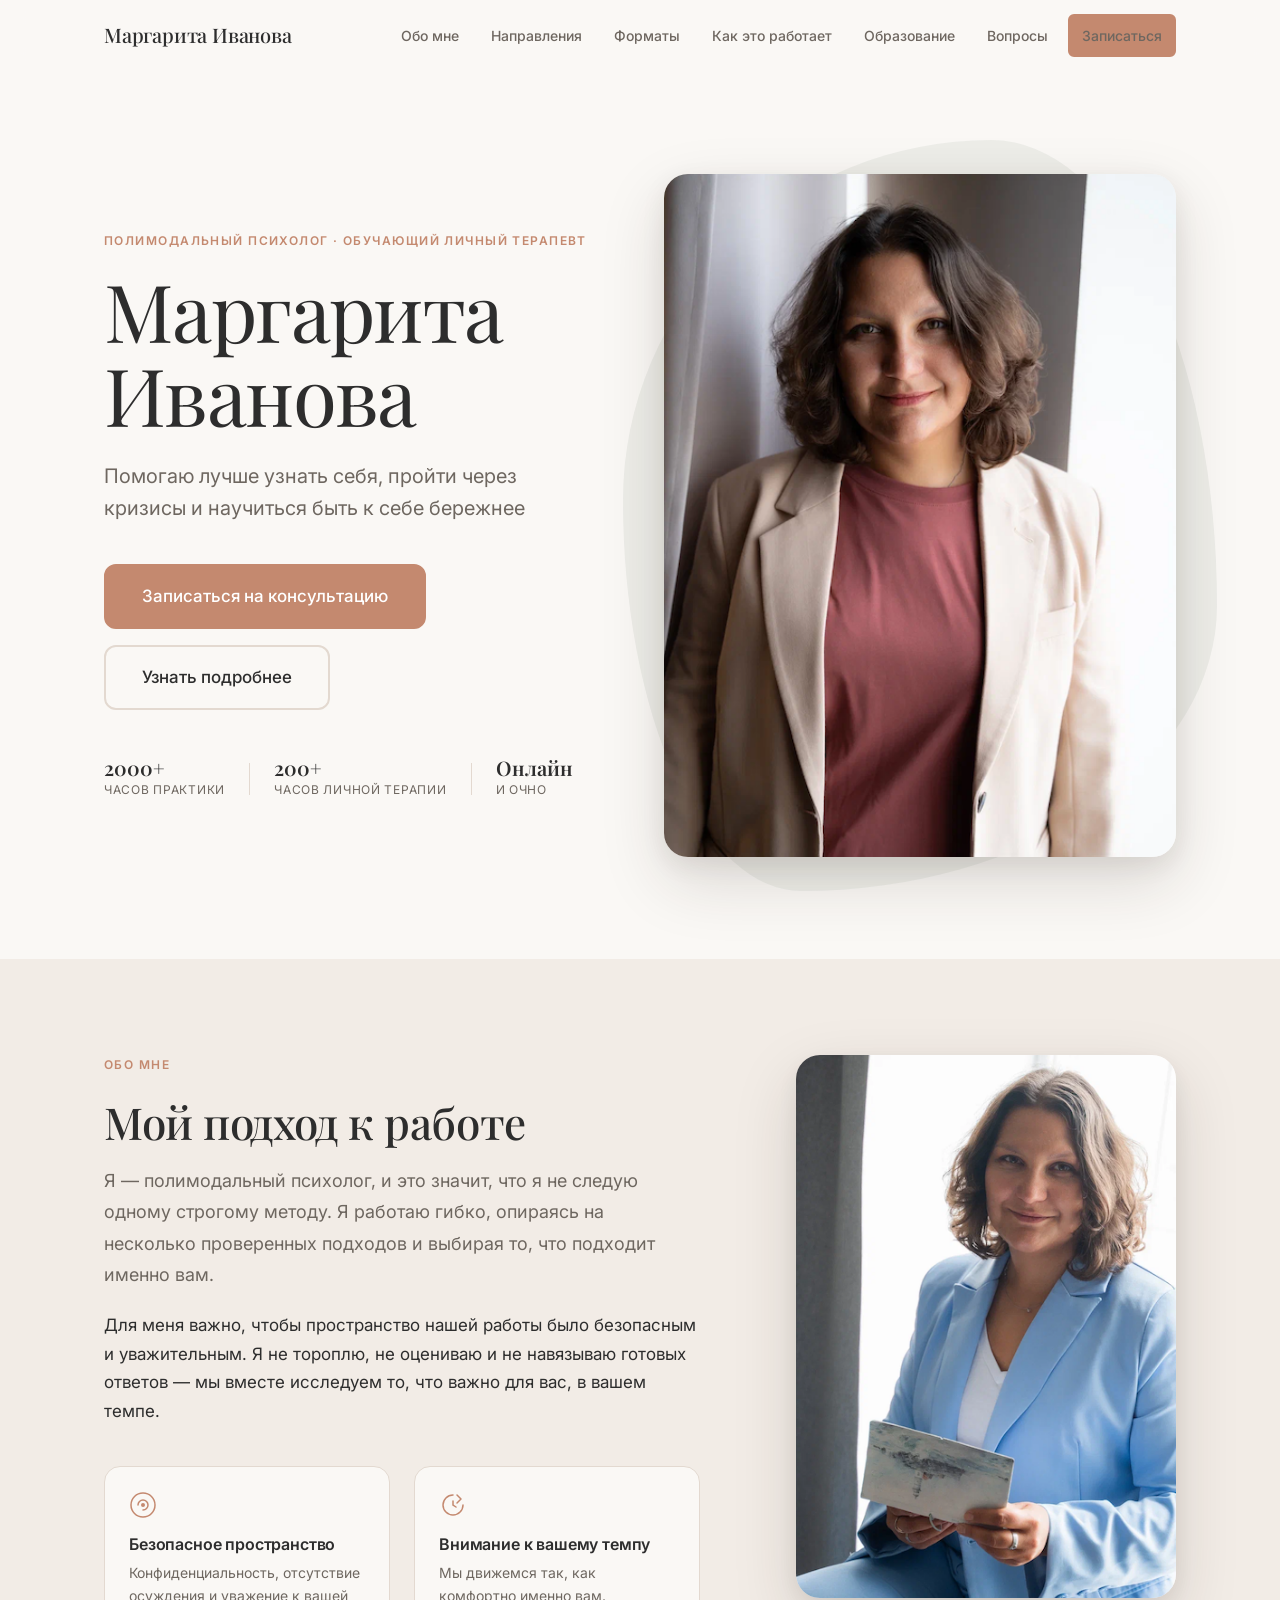
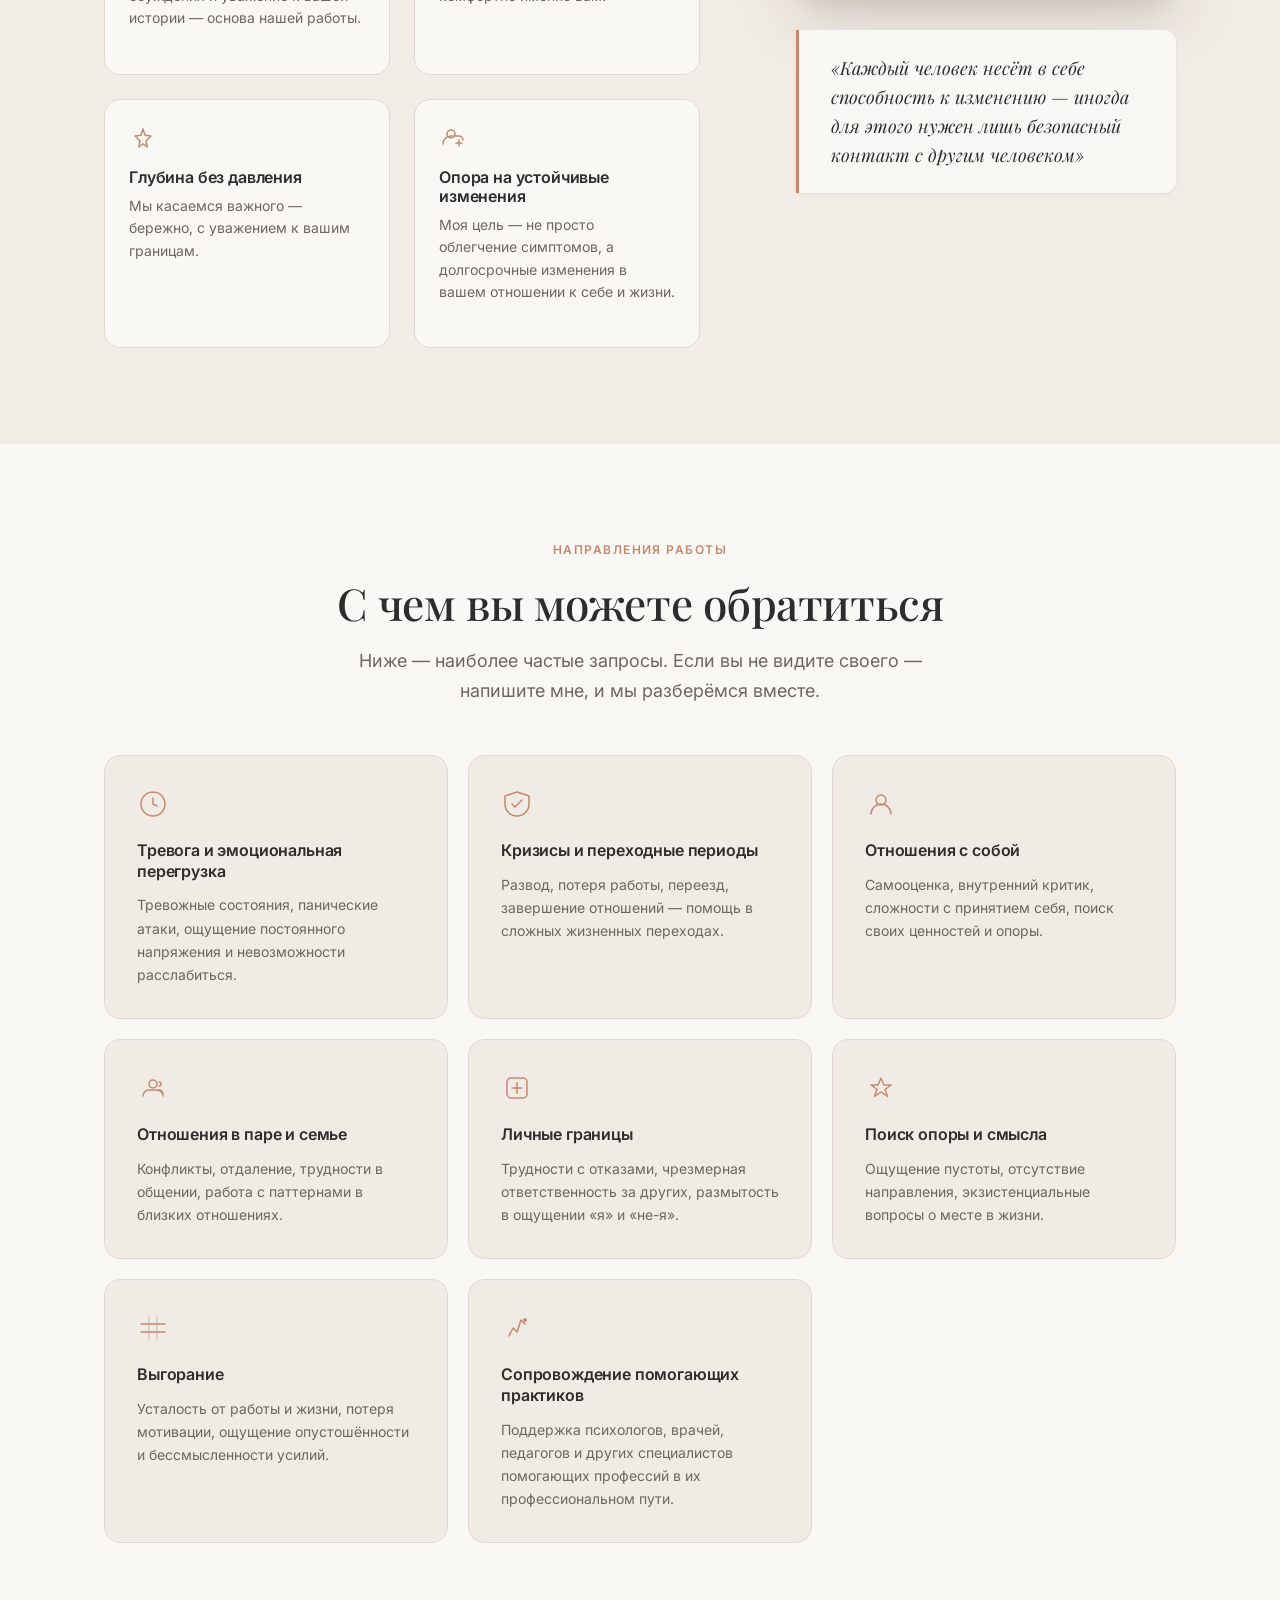
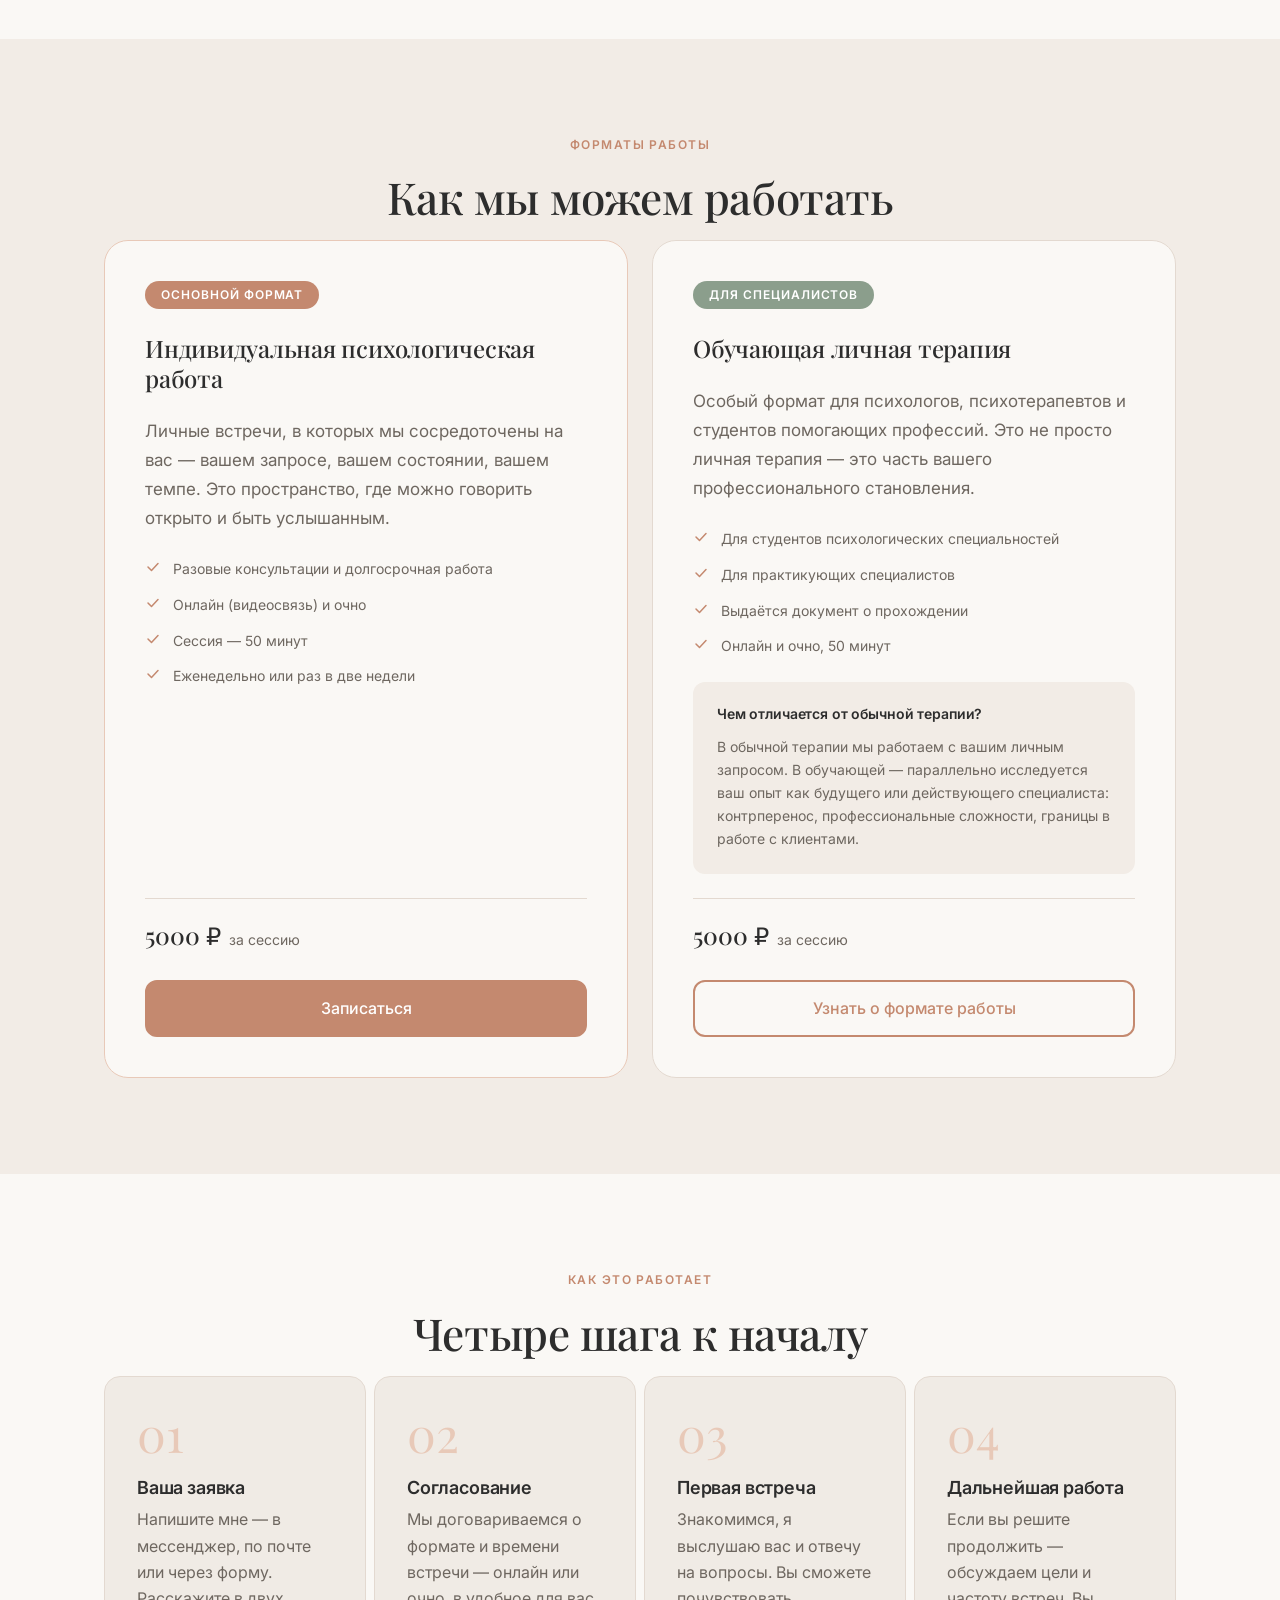
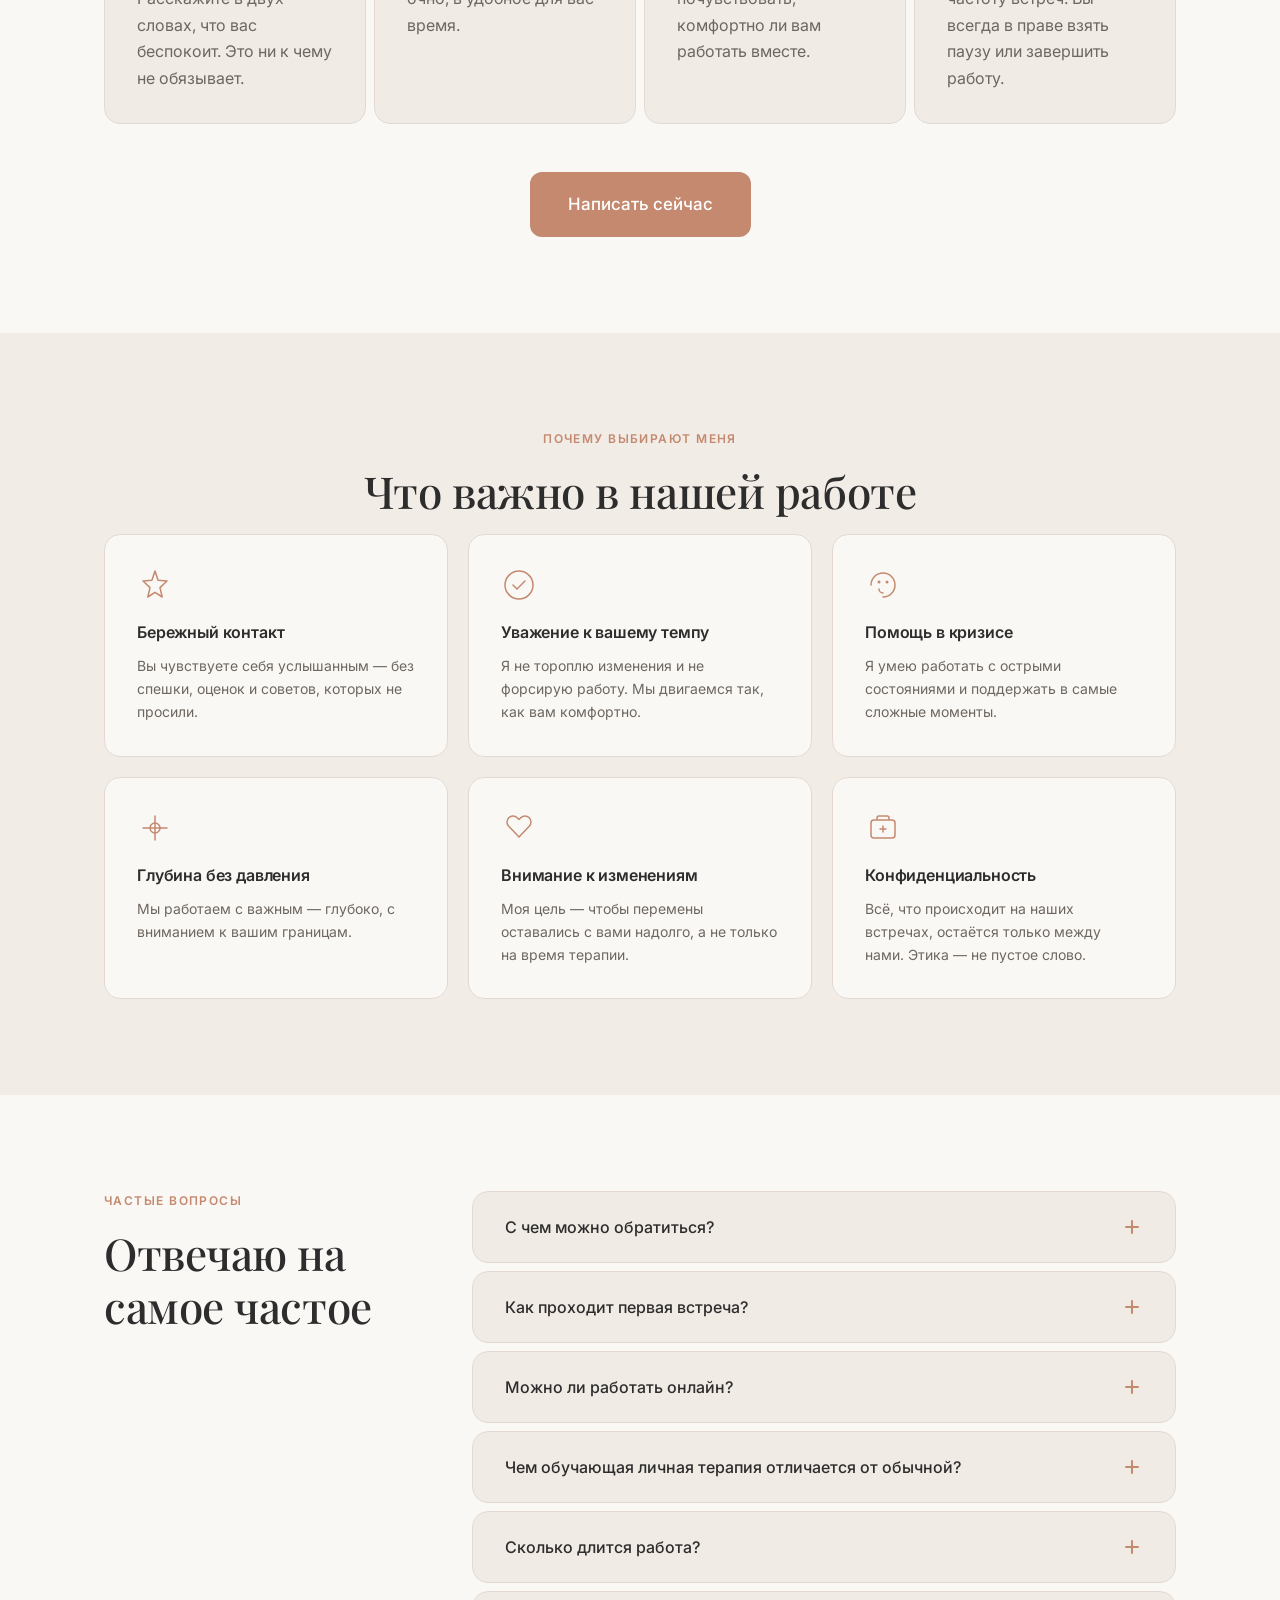
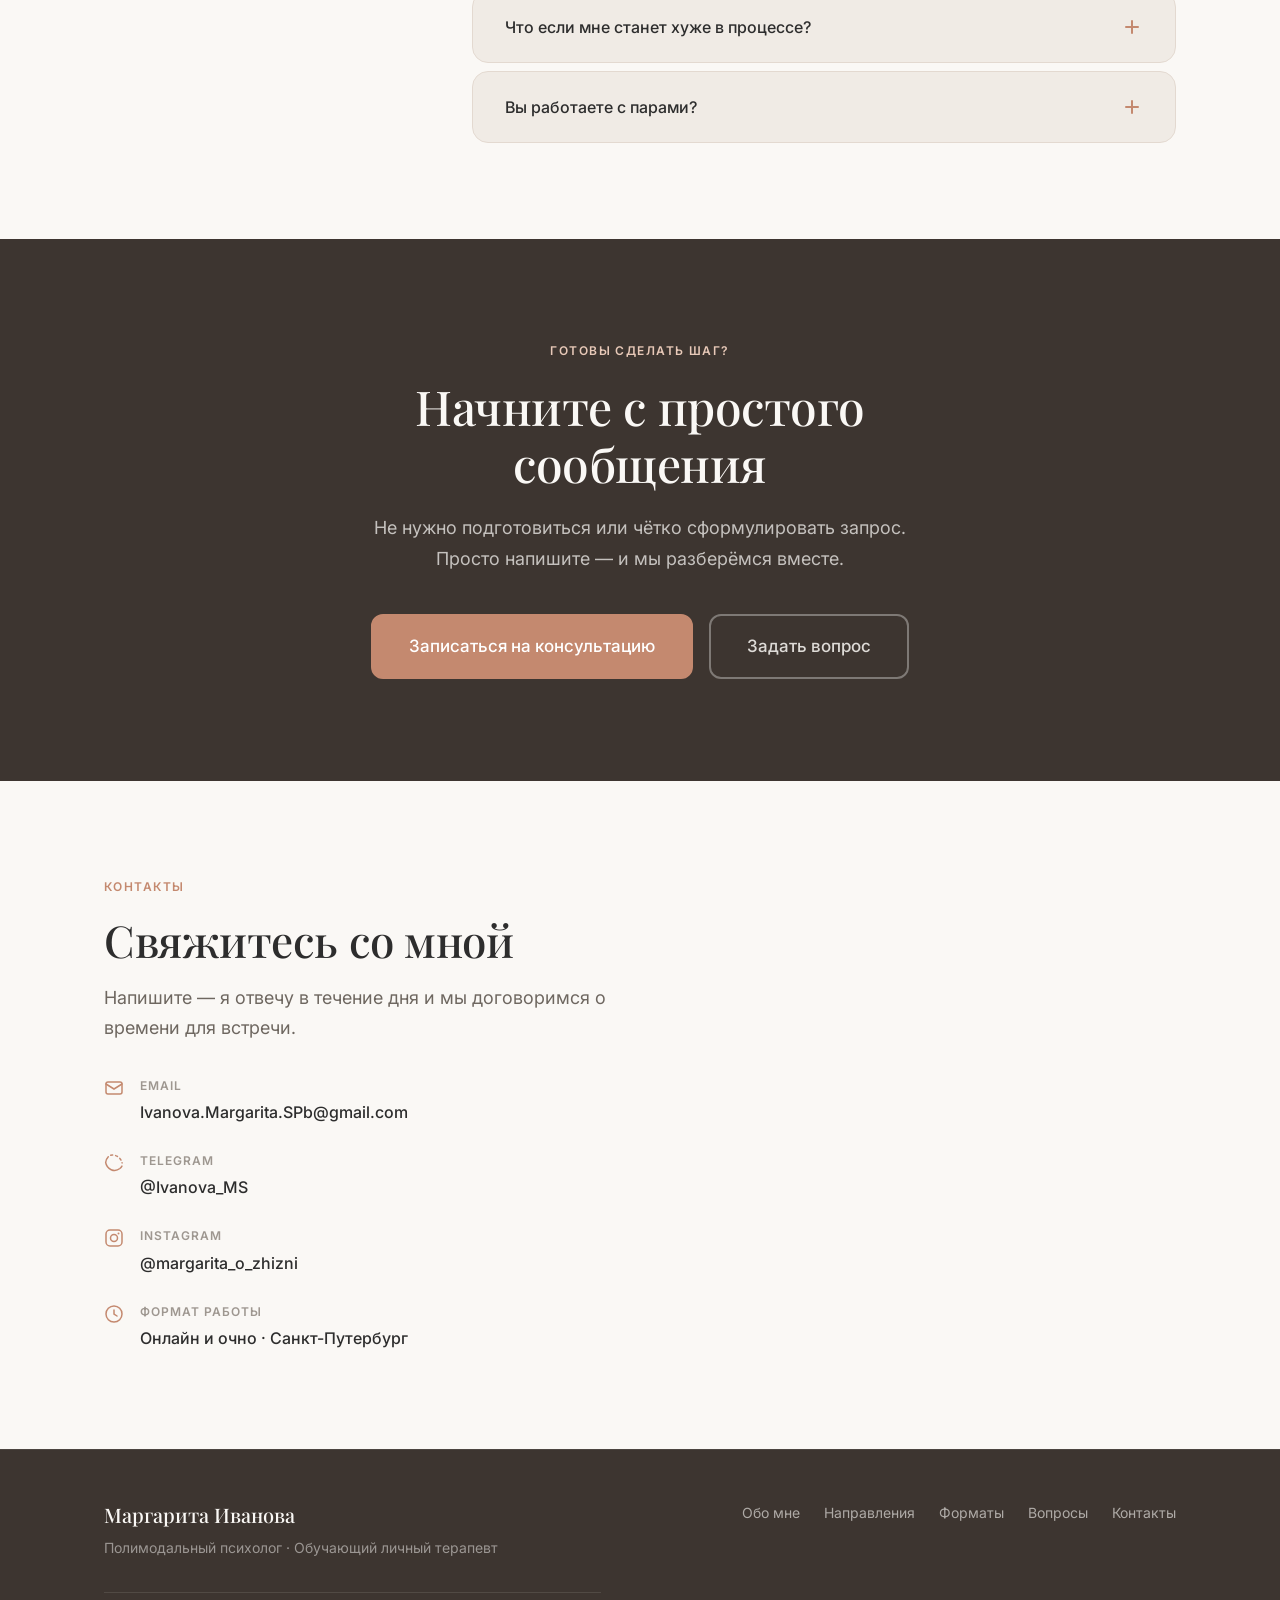
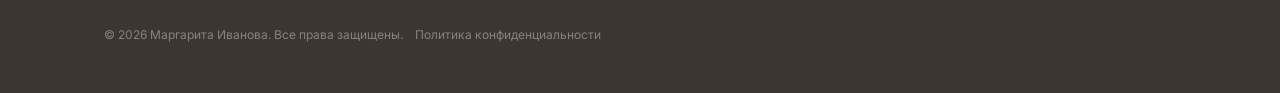
==== index.html @ b8f41a4b "Update content" ====
<!DOCTYPE html>
<html lang="ru">
<head>
  <meta charset="UTF-8">
  <meta name="viewport" content="width=device-width, initial-scale=1.0">
  <title>Маргарита Иванова — полимодальный психолог и обучающий личный терапевт</title>
  <meta name="description" content="Помогаю лучше понять себя, пройти через кризисы и научиться быть к себе бережнее. Индивидуальная работа и обучающая личная терапия.">

  <!-- Open Graph -->
  <meta property="og:type" content="website">
  <meta property="og:title" content="Маргарита Иванова — полимодальный психолог и обучающий личный терапевт">
  <meta property="og:description" content="Помогаю лучше понять себя, пройти через кризисы и научиться быть к себе бережнее. Индивидуальная работа и обучающая личная терапия.">
  <meta property="og:image" content="img/og-preview.jpg">
  <meta property="og:locale" content="ru_RU">

  <!-- Fonts -->
  <link rel="preconnect" href="https://fonts.googleapis.com">
  <link rel="preconnect" href="https://fonts.gstatic.com" crossorigin>
  <link href="https://fonts.googleapis.com/css2?family=Playfair+Display:ital,wght@0,400;0,500;0,600;1,400&family=Inter:wght@300;400;500;600&display=swap" rel="stylesheet">

  <link rel="stylesheet" href="css/style.css">
</head>
<body>

  <!-- ============================================================
       HEADER / NAVIGATION
  ============================================================ -->
  <header class="site-header" id="top">
    <div class="container site-header__inner">
      <a class="site-logo" href="#hero">Маргарита Иванова</a>

      <nav class="site-nav" aria-label="Основная навигация">
        <ul class="site-nav__list">
          <li><a href="#about">Обо мне</a></li>
          <li><a href="#areas">Направления</a></li>
          <li><a href="#formats">Форматы</a></li>
          <li><a href="#process">Как это работает</a></li>
          <li><a href="#education">Образование</a></li>
          <li><a href="#faq">Вопросы</a></li>
          <li><a href="#contacts" class="btn btn--nav">Записаться</a></li>
        </ul>
      </nav>

      <button class="nav-toggle" aria-label="Открыть меню" aria-expanded="false" aria-controls="site-nav">
        <span class="nav-toggle__bar"></span>
        <span class="nav-toggle__bar"></span>
        <span class="nav-toggle__bar"></span>
      </button>
    </div>
  </header>

  <main>

    <!-- ============================================================
         SECTION 1: HERO
    ============================================================ -->
    <section id="hero" class="section hero">
      <div class="container hero__inner">
        <div class="hero__content reveal">
          <p class="eyebrow">Полимодальный психолог · Обучающий личный терапевт</p>
          <h1 class="hero__name">Маргарита<br>Иванова</h1>
          <p class="hero__tagline">Помогаю лучше узнать себя, пройти через кризисы и научиться быть к себе бережнее</p>
          <div class="hero__actions">
            <a href="#contacts" class="btn btn--primary btn--large">Записаться на консультацию</a>
            <a href="#about" class="btn btn--ghost btn--large">Узнать подробнее</a>
          </div>
          <div class="hero__trust">
            <div class="hero__trust-item">
              <span class="hero__trust-num">2000+</span>
              <span class="hero__trust-label">часов практики</span>
            </div>
            <div class="hero__trust-sep" aria-hidden="true"></div>
            <div class="hero__trust-item">
              <span class="hero__trust-num">200+</span>
              <span class="hero__trust-label">часов личной терапии</span>
            </div>
            <div class="hero__trust-sep" aria-hidden="true"></div>
            <div class="hero__trust-item">
              <span class="hero__trust-num">Онлайн</span>
              <span class="hero__trust-label">и очно</span>
            </div>
          </div>
        </div>

        <div class="hero__photo-wrap reveal">
          <div class="hero__photo-blob" aria-hidden="true"></div>
          <img
            src="img/photo1.png"
            alt="Маргарита Иванова — психолог"
            class="hero__photo"
            width="480"
            height="600"
            loading="eager"
          >
        </div>
      </div>
    </section>

    <!-- ============================================================
         SECTION 2: ABOUT
    ============================================================ -->
    <section id="about" class="section section--alt about">
      <div class="container about__inner">
        <div class="about__text">
          <p class="eyebrow reveal">Обо мне</p>
          <h2 class="section__title reveal">Мой подход к работе</h2>
          <p class="about__lead reveal">Я — полимодальный психолог, и это значит, что я не следую одному строгому методу. Я работаю гибко, опираясь на несколько проверенных подходов и выбирая то, что подходит именно вам.</p>
          <p class="reveal">Для меня важно, чтобы пространство нашей работы было безопасным и уважительным. Я не тороплю, не оцениваю и не навязываю готовых ответов — мы вместе исследуем то, что важно для вас, в вашем темпе.</p>

          <div class="about__principles reveal-stagger">
            <div class="principle">
              <div class="principle__icon" aria-hidden="true">
                <svg width="28" height="28" viewBox="0 0 28 28" fill="none" xmlns="http://www.w3.org/2000/svg">
                  <circle cx="14" cy="14" r="12" stroke="currentColor" stroke-width="1.5"/>
                  <path d="M9 14c0-2.76 2.24-5 5-5s5 2.24 5 5-2.24 5-5 5" stroke="currentColor" stroke-width="1.5" stroke-linecap="round"/>
                  <circle cx="14" cy="14" r="2" fill="currentColor"/>
                </svg>
              </div>
              <h3 class="principle__title">Безопасное пространство</h3>
              <p>Конфиденциальность, отсутствие осуждения и уважение к вашей истории — основа нашей работы.</p>
            </div>

            <div class="principle">
              <div class="principle__icon" aria-hidden="true">
                <svg width="28" height="28" viewBox="0 0 28 28" fill="none" xmlns="http://www.w3.org/2000/svg">
                  <path d="M14 4C8.48 4 4 8.48 4 14s4.48 10 10 10 10-4.48 10-10" stroke="currentColor" stroke-width="1.5" stroke-linecap="round"/>
                  <path d="M18 4l4 4-4 4" stroke="currentColor" stroke-width="1.5" stroke-linecap="round" stroke-linejoin="round"/>
                  <path d="M14 10v4l3 2" stroke="currentColor" stroke-width="1.5" stroke-linecap="round"/>
                </svg>
              </div>
              <h3 class="principle__title">Внимание к вашему темпу</h3>
              <p>Мы движемся так, как комфортно именно вам.</p>
            </div>

            <div class="principle">
              <div class="principle__icon" aria-hidden="true">
                <svg width="28" height="28" viewBox="0 0 28 28" fill="none" xmlns="http://www.w3.org/2000/svg">
                  <path d="M14 5l2.09 6.26L22 12l-5 4.74L18.18 23 14 19.77 9.82 23 11 16.74 6 12l5.91-.74L14 5z" stroke="currentColor" stroke-width="1.5" stroke-linejoin="round"/>
                </svg>
              </div>
              <h3 class="principle__title">Глубина без давления</h3>
              <p>Мы касаемся важного — бережно, с уважением к вашим границам.</p>
            </div>

            <div class="principle">
              <div class="principle__icon" aria-hidden="true">
                <svg width="28" height="28" viewBox="0 0 28 28" fill="none" xmlns="http://www.w3.org/2000/svg">
                  <path d="M4 20c0-4.42 3.58-8 8-8h8c2.21 0 4 1.79 4 4" stroke="currentColor" stroke-width="1.5" stroke-linecap="round"/>
                  <circle cx="12" cy="10" r="4" stroke="currentColor" stroke-width="1.5"/>
                  <path d="M20 16v6M17 19h6" stroke="currentColor" stroke-width="1.5" stroke-linecap="round"/>
                </svg>
              </div>
              <h3 class="principle__title">Опора на устойчивые изменения</h3>
              <p>Моя цель — не просто облегчение симптомов, а долгосрочные изменения в вашем отношении к себе и жизни.</p>
            </div>
          </div>
        </div>

        <aside class="about__aside reveal">
          <div class="about__photo-wrap">
            <img
              src="img/photo2.png"
              alt="Маргарита Иванова"
              class="about__photo"
              width="420"
              height="600"
              loading="lazy"
            >
          </div>
          <blockquote class="about__quote">
            <p>«Каждый человек несёт в себе способность к изменению — иногда для этого нужен лишь безопасный контакт с другим человеком»</p>
          </blockquote>
        </aside>
      </div>
    </section>

    <!-- ============================================================
         SECTION 3: AREAS OF WORK
    ============================================================ -->
    <section id="areas" class="section areas">
      <div class="container">
        <p class="eyebrow text-center reveal">Направления работы</p>
        <h2 class="section__title text-center reveal">С чем вы можете обратиться</h2>
        <p class="section__subtitle text-center reveal">Ниже — наиболее частые запросы. Если вы не видите своего — напишите мне, и мы разберёмся вместе.</p>

        <div class="areas__grid reveal-stagger">

          <article class="area-card">
            <div class="area-card__icon" aria-hidden="true">
              <svg width="32" height="32" viewBox="0 0 32 32" fill="none" xmlns="http://www.w3.org/2000/svg">
                <path d="M16 4C9.37 4 4 9.37 4 16s5.37 12 12 12 12-5.37 12-12S22.63 4 16 4z" stroke="currentColor" stroke-width="1.5"/>
                <path d="M16 10v6l4 2" stroke="currentColor" stroke-width="1.5" stroke-linecap="round"/>
              </svg>
            </div>
            <h3 class="area-card__title">Тревога и эмоциональная перегрузка</h3>
            <p class="area-card__text">Тревожные состояния, панические атаки, ощущение постоянного напряжения и невозможности расслабиться.</p>
          </article>

          <article class="area-card">
            <div class="area-card__icon" aria-hidden="true">
              <svg width="32" height="32" viewBox="0 0 32 32" fill="none" xmlns="http://www.w3.org/2000/svg">
                <path d="M16 28C9.37 28 4 22.63 4 16V8l12-4 12 4v8c0 6.63-5.37 12-12 12z" stroke="currentColor" stroke-width="1.5" stroke-linejoin="round"/>
                <path d="M11 16l3 3 7-7" stroke="currentColor" stroke-width="1.5" stroke-linecap="round" stroke-linejoin="round"/>
              </svg>
            </div>
            <h3 class="area-card__title">Кризисы и переходные периоды</h3>
            <p class="area-card__text">Развод, потеря работы, переезд, завершение отношений — помощь в сложных жизненных переходах.</p>
          </article>

          <article class="area-card">
            <div class="area-card__icon" aria-hidden="true">
              <svg width="32" height="32" viewBox="0 0 32 32" fill="none" xmlns="http://www.w3.org/2000/svg">
                <circle cx="16" cy="12" r="5" stroke="currentColor" stroke-width="1.5"/>
                <path d="M6 26c0-5.52 4.48-10 10-10s10 4.48 10 10" stroke="currentColor" stroke-width="1.5" stroke-linecap="round"/>
              </svg>
            </div>
            <h3 class="area-card__title">Отношения с собой</h3>
            <p class="area-card__text">Самооценка, внутренний критик, сложности с принятием себя, поиск своих ценностей и опоры.</p>
          </article>

          <article class="area-card">
            <div class="area-card__icon" aria-hidden="true">
              <svg width="32" height="32" viewBox="0 0 32 32" fill="none" xmlns="http://www.w3.org/2000/svg">
                <path d="M16 8c-2.21 0-4 1.79-4 4s1.79 4 4 4 4-1.79 4-4-1.79-4-4-4z" stroke="currentColor" stroke-width="1.5"/>
                <path d="M6 24c0-3.31 2.69-6 6-6h8c3.31 0 6 2.69 6 6" stroke="currentColor" stroke-width="1.5" stroke-linecap="round"/>
                <path d="M22 10c1.1 0 2 .9 2 2s-.9 2-2 2" stroke="currentColor" stroke-width="1.5" stroke-linecap="round"/>
                <path d="M26 22c0-2.21-1.79-4-4-4" stroke="currentColor" stroke-width="1.5" stroke-linecap="round"/>
              </svg>
            </div>
            <h3 class="area-card__title">Отношения в паре и семье</h3>
            <p class="area-card__text">Конфликты, отдаление, трудности в общении, работа с паттернами в близких отношениях.</p>
          </article>

          <article class="area-card">
            <div class="area-card__icon" aria-hidden="true">
              <svg width="32" height="32" viewBox="0 0 32 32" fill="none" xmlns="http://www.w3.org/2000/svg">
                <rect x="6" y="6" width="20" height="20" rx="4" stroke="currentColor" stroke-width="1.5"/>
                <path d="M11 16h10M16 11v10" stroke="currentColor" stroke-width="1.5" stroke-linecap="round"/>
              </svg>
            </div>
            <h3 class="area-card__title">Личные границы</h3>
            <p class="area-card__text">Трудности с отказами, чрезмерная ответственность за других, размытость в ощущении «я» и «не-я».</p>
          </article>

          <article class="area-card">
            <div class="area-card__icon" aria-hidden="true">
              <svg width="32" height="32" viewBox="0 0 32 32" fill="none" xmlns="http://www.w3.org/2000/svg">
                <path d="M16 6l3 7h7l-6 4.5 2.5 7-6.5-4.5L9.5 24.5l2.5-7L6 13h7z" stroke="currentColor" stroke-width="1.5" stroke-linejoin="round"/>
              </svg>
            </div>
            <h3 class="area-card__title">Поиск опоры и смысла</h3>
            <p class="area-card__text">Ощущение пустоты, отсутствие направления, экзистенциальные вопросы о месте в жизни.</p>
          </article>

          <article class="area-card">
            <div class="area-card__icon" aria-hidden="true">
              <svg width="32" height="32" viewBox="0 0 32 32" fill="none" xmlns="http://www.w3.org/2000/svg">
                <path d="M4 12h24M4 20h24" stroke="currentColor" stroke-width="1.5" stroke-linecap="round"/>
                <path d="M12 4v24M20 4v24" stroke="currentColor" stroke-width="1.5" stroke-linecap="round" opacity="0.4"/>
              </svg>
            </div>
            <h3 class="area-card__title">Выгорание</h3>
            <p class="area-card__text">Усталость от работы и жизни, потеря мотивации, ощущение опустошённости и бессмысленности усилий.</p>
          </article>

          <article class="area-card">
            <div class="area-card__icon" aria-hidden="true">
              <svg width="32" height="32" viewBox="0 0 32 32" fill="none" xmlns="http://www.w3.org/2000/svg">
                <path d="M8 24l4-8 4 4 4-12 4 4" stroke="currentColor" stroke-width="1.5" stroke-linecap="round" stroke-linejoin="round"/>
                <circle cx="24" cy="8" r="2" fill="currentColor"/>
              </svg>
            </div>
            <h3 class="area-card__title">Сопровождение помогающих практиков</h3>
            <p class="area-card__text">Поддержка психологов, врачей, педагогов и других специалистов помогающих профессий в их профессиональном пути.</p>
          </article>

        </div>
      </div>
    </section>

    <!-- ============================================================
         SECTION 4: WORK FORMATS
    ============================================================ -->
    <section id="formats" class="section section--alt formats">
      <div class="container">
        <p class="eyebrow text-center reveal">Форматы работы</p>
        <h2 class="section__title text-center reveal">Как мы можем работать</h2>

        <div class="formats__grid reveal-stagger">

          <article class="format-card format-card--primary">
            <div class="format-card__label">Основной формат</div>
            <h3 class="format-card__title">Индивидуальная психологическая работа</h3>
            <p class="format-card__desc">Личные встречи, в которых мы сосредоточены на вас — вашем запросе, вашем состоянии, вашем темпе. Это пространство, где можно говорить открыто и быть услышанным.</p>
            <ul class="format-card__list">
              <li>
                <svg width="16" height="16" viewBox="0 0 16 16" fill="none" aria-hidden="true"><path d="M3 8l3.5 3.5 6.5-7" stroke="currentColor" stroke-width="1.5" stroke-linecap="round" stroke-linejoin="round"/></svg>
                Разовые консультации и долгосрочная работа
              </li>
              <li>
                <svg width="16" height="16" viewBox="0 0 16 16" fill="none" aria-hidden="true"><path d="M3 8l3.5 3.5 6.5-7" stroke="currentColor" stroke-width="1.5" stroke-linecap="round" stroke-linejoin="round"/></svg>
                Онлайн (видеосвязь) и очно
              </li>
              <li>
                <svg width="16" height="16" viewBox="0 0 16 16" fill="none" aria-hidden="true"><path d="M3 8l3.5 3.5 6.5-7" stroke="currentColor" stroke-width="1.5" stroke-linecap="round" stroke-linejoin="round"/></svg>
                Сессия — 50 минут
              </li>
              <li>
                <svg width="16" height="16" viewBox="0 0 16 16" fill="none" aria-hidden="true"><path d="M3 8l3.5 3.5 6.5-7" stroke="currentColor" stroke-width="1.5" stroke-linecap="round" stroke-linejoin="round"/></svg>
                Еженедельно или раз в две недели
              </li>
            </ul>
            <div class="format-card__price">
              <span class="format-card__price-amount">5000 ₽</span>
              <span class="format-card__price-note">за сессию</span>
            </div>
            <a href="#contacts" class="btn btn--primary btn--full">Записаться</a>
          </article>

          <article class="format-card">
            <div class="format-card__label format-card__label--alt">Для специалистов</div>
            <h3 class="format-card__title">Обучающая личная терапия</h3>
            <p class="format-card__desc">Особый формат для психологов, психотерапевтов и студентов помогающих профессий. Это не просто личная терапия — это часть вашего профессионального становления.</p>
            <ul class="format-card__list">
              <li>
                <svg width="16" height="16" viewBox="0 0 16 16" fill="none" aria-hidden="true"><path d="M3 8l3.5 3.5 6.5-7" stroke="currentColor" stroke-width="1.5" stroke-linecap="round" stroke-linejoin="round"/></svg>
                Для студентов психологических специальностей
              </li>
              <li>
                <svg width="16" height="16" viewBox="0 0 16 16" fill="none" aria-hidden="true"><path d="M3 8l3.5 3.5 6.5-7" stroke="currentColor" stroke-width="1.5" stroke-linecap="round" stroke-linejoin="round"/></svg>
                Для практикующих специалистов
              </li>
              <li>
                <svg width="16" height="16" viewBox="0 0 16 16" fill="none" aria-hidden="true"><path d="M3 8l3.5 3.5 6.5-7" stroke="currentColor" stroke-width="1.5" stroke-linecap="round" stroke-linejoin="round"/></svg>
                Выдаётся документ о прохождении
              </li>
              <li>
                <svg width="16" height="16" viewBox="0 0 16 16" fill="none" aria-hidden="true"><path d="M3 8l3.5 3.5 6.5-7" stroke="currentColor" stroke-width="1.5" stroke-linecap="round" stroke-linejoin="round"/></svg>
                Онлайн и очно, 50 минут
              </li>
            </ul>
            <div class="format-card__about-box">
              <h4>Чем отличается от обычной терапии?</h4>
              <p>В обычной терапии мы работаем с вашим личным запросом. В обучающей — параллельно исследуется ваш опыт как будущего или действующего специалиста: контрперенос, профессиональные сложности, границы в работе с клиентами.</p>
            </div>
            <div class="format-card__price">
              <span class="format-card__price-amount">5000 ₽</span>
              <span class="format-card__price-note">за сессию</span>
            </div>
            <a href="#contacts" class="btn btn--outline btn--full">Узнать о формате работы</a>
          </article>

        </div>
      </div>
    </section>

    <!-- ============================================================
         SECTION 5: HOW IT WORKS
    ============================================================ -->
    <section id="process" class="section process">
      <div class="container">
        <p class="eyebrow text-center reveal">Как это работает</p>
        <h2 class="section__title text-center reveal">Четыре шага к началу</h2>

        <ol class="process__steps reveal-stagger">
          <li class="process__step">
            <div class="process__step-num" aria-hidden="true">01</div>
            <div class="process__step-content">
              <h3>Ваша заявка</h3>
              <p>Напишите мне — в мессенджер, по почте или через форму. Расскажите в двух словах, что вас беспокоит. Это ни к чему не обязывает.</p>
            </div>
          </li>
          <li class="process__step">
            <div class="process__step-num" aria-hidden="true">02</div>
            <div class="process__step-content">
              <h3>Согласование</h3>
              <p>Мы договариваемся о формате и времени встречи — онлайн или очно, в удобное для вас время.</p>
            </div>
          </li>
          <li class="process__step">
            <div class="process__step-num" aria-hidden="true">03</div>
            <div class="process__step-content">
              <h3>Первая встреча</h3>
              <p>Знакомимся, я выслушаю вас и отвечу на вопросы. Вы сможете почувствовать, комфортно ли вам работать вместе.</p>
            </div>
          </li>
          <li class="process__step">
            <div class="process__step-num" aria-hidden="true">04</div>
            <div class="process__step-content">
              <h3>Дальнейшая работа</h3>
              <p>Если вы решите продолжить — обсуждаем цели и частоту встреч. Вы всегда в праве взять паузу или завершить работу.</p>
            </div>
          </li>
        </ol>

        <div class="process__cta reveal">
          <a href="#contacts" class="btn btn--primary btn--large">Написать сейчас</a>
        </div>
      </div>
    </section>

    <!-- ============================================================
         SECTION 6: WHY CHOOSE HER
    ============================================================ -->
    <section id="trust" class="section section--alt trust">
      <div class="container">
        <p class="eyebrow text-center reveal">Почему выбирают меня</p>
        <h2 class="section__title text-center reveal">Что важно в нашей работе</h2>

        <div class="trust__grid reveal-stagger">
          <div class="trust__item">
            <div class="trust__item-icon" aria-hidden="true">
              <svg width="36" height="36" viewBox="0 0 36 36" fill="none" xmlns="http://www.w3.org/2000/svg">
                <path d="M18 4l3.09 9.26L30 14l-7 6.59L25.18 30 18 25.27 10.82 30 13 20.59 6 14l8.91-.74L18 4z" stroke="currentColor" stroke-width="1.5" stroke-linejoin="round"/>
              </svg>
            </div>
            <h3>Бережный контакт</h3>
            <p>Вы чувствуете себя услышанным — без спешки, оценок и советов, которых не просили.</p>
          </div>

          <div class="trust__item">
            <div class="trust__item-icon" aria-hidden="true">
              <svg width="36" height="36" viewBox="0 0 36 36" fill="none" xmlns="http://www.w3.org/2000/svg">
                <circle cx="18" cy="18" r="14" stroke="currentColor" stroke-width="1.5"/>
                <path d="M12 18l4 4 8-8" stroke="currentColor" stroke-width="1.5" stroke-linecap="round" stroke-linejoin="round"/>
              </svg>
            </div>
            <h3>Уважение к вашему темпу</h3>
            <p>Я не тороплю изменения и не форсирую работу. Мы двигаемся так, как вам комфортно.</p>
          </div>

          <div class="trust__item">
            <div class="trust__item-icon" aria-hidden="true">
              <svg width="36" height="36" viewBox="0 0 36 36" fill="none" xmlns="http://www.w3.org/2000/svg">
                <path d="M6 18c0-6.63 5.37-12 12-12s12 5.37 12 12-5.37 12-12 12" stroke="currentColor" stroke-width="1.5" stroke-linecap="round"/>
                <path d="M14 22c0 2.21 1.79 4 4 4" stroke="currentColor" stroke-width="1.5" stroke-linecap="round"/>
                <circle cx="14" cy="15" r="1.5" fill="currentColor"/>
                <circle cx="22" cy="15" r="1.5" fill="currentColor"/>
              </svg>
            </div>
            <h3>Помощь в кризисе</h3>
            <p>Я умею работать с острыми состояниями и поддержать в самые сложные моменты.</p>
          </div>

          <div class="trust__item">
            <div class="trust__item-icon" aria-hidden="true">
              <svg width="36" height="36" viewBox="0 0 36 36" fill="none" xmlns="http://www.w3.org/2000/svg">
                <path d="M18 6v24M6 18h24" stroke="currentColor" stroke-width="1.5" stroke-linecap="round"/>
                <circle cx="18" cy="18" r="5" stroke="currentColor" stroke-width="1.5"/>
              </svg>
            </div>
            <h3>Глубина без давления</h3>
            <p>Мы работаем с важным — глубоко, с вниманием к вашим границам.</p>
          </div>

          <div class="trust__item">
            <div class="trust__item-icon" aria-hidden="true">
              <svg width="36" height="36" viewBox="0 0 36 36" fill="none" xmlns="http://www.w3.org/2000/svg">
                <path d="M30 12c0-3.31-2.69-6-6-6-1.66 0-3.16.67-4.24 1.76L18 9.52l-1.76-1.76A5.978 5.978 0 0012 6C8.69 6 6 8.69 6 12c0 1.66.67 3.16 1.76 4.24L18 27l10.24-10.76A5.97 5.97 0 0030 12z" stroke="currentColor" stroke-width="1.5" stroke-linejoin="round"/>
              </svg>
            </div>
            <h3>Внимание к изменениям</h3>
            <p>Моя цель — чтобы перемены оставались с вами надолго, а не только на время терапии.</p>
          </div>

          <div class="trust__item">
            <div class="trust__item-icon" aria-hidden="true">
              <svg width="36" height="36" viewBox="0 0 36 36" fill="none" xmlns="http://www.w3.org/2000/svg">
                <rect x="6" y="10" width="24" height="18" rx="3" stroke="currentColor" stroke-width="1.5"/>
                <path d="M24 10V8a2 2 0 00-2-2h-8a2 2 0 00-2 2v2" stroke="currentColor" stroke-width="1.5"/>
                <path d="M18 16v6M15 19h6" stroke="currentColor" stroke-width="1.5" stroke-linecap="round"/>
              </svg>
            </div>
            <h3>Конфиденциальность</h3>
            <p>Всё, что происходит на наших встречах, остаётся только между нами. Этика — не пустое слово.</p>
          </div>
        </div>
      </div>
    </section>

    <!-- ============================================================
         SECTION 7: EDUCATION & QUALIFICATIONS
    ============================================================ -->
    <!-- <section id="education" class="section education">
      <div class="container">
        <p class="eyebrow text-center reveal">Образование и квалификация</p>
        <h2 class="section__title text-center reveal">Профессиональный путь</h2>

        <div class="education__inner">
          <div class="education__timeline reveal">
            <article class="edu-item">
              <div class="edu-item__year">
                <time>[Год]</time>
              </div>
              <div class="edu-item__body">
                <h3>[Добавить образование]</h3>
                <p>[Специальность, учебное заведение]</p>
              </div>
            </article>

            <article class="edu-item">
              <div class="edu-item__year">
                <time>[Год]</time>
              </div>
              <div class="edu-item__body">
                <h3>[Дополнительное образование]</h3>
                <p>[Программа, учебное заведение]</p>
              </div>
            </article>

            <article class="edu-item">
              <div class="edu-item__year">
                <time>[Год]</time>
              </div>
              <div class="edu-item__body">
                <h3>[Специализация / подход]</h3>
                <p>[Программа, учебное заведение]</p>
              </div>
            </article>
          </div>

          <div class="education__certs reveal">
            <h3 class="education__certs-title">Сертификаты и повышение квалификации</h3>
            <div class="certs__grid">
              <div class="cert-item">
                <div class="cert-item__icon" aria-hidden="true">
                  <svg width="24" height="24" viewBox="0 0 24 24" fill="none" xmlns="http://www.w3.org/2000/svg">
                    <path d="M12 2l2.09 6.26L20 9l-5 4.74 1.18 6.26L12 16.77 5.82 20 7 13.74 2 9l5.91-.74L12 2z" stroke="currentColor" stroke-width="1.5" stroke-linejoin="round"/>
                  </svg>
                </div>
                <p>[Добавить сертификат]</p>
              </div>
              <div class="cert-item">
                <div class="cert-item__icon" aria-hidden="true">
                  <svg width="24" height="24" viewBox="0 0 24 24" fill="none" xmlns="http://www.w3.org/2000/svg">
                    <path d="M12 2l2.09 6.26L20 9l-5 4.74 1.18 6.26L12 16.77 5.82 20 7 13.74 2 9l5.91-.74L12 2z" stroke="currentColor" stroke-width="1.5" stroke-linejoin="round"/>
                  </svg>
                </div>
                <p>[Добавить сертификат]</p>
              </div>
              <div class="cert-item">
                <div class="cert-item__icon" aria-hidden="true">
                  <svg width="24" height="24" viewBox="0 0 24 24" fill="none" xmlns="http://www.w3.org/2000/svg">
                    <path d="M12 2l2.09 6.26L20 9l-5 4.74 1.18 6.26L12 16.77 5.82 20 7 13.74 2 9l5.91-.74L12 2z" stroke="currentColor" stroke-width="1.5" stroke-linejoin="round"/>
                  </svg>
                </div>
                <p>[Добавить сертификат]</p>
              </div>
              <div class="cert-item">
                <div class="cert-item__icon" aria-hidden="true">
                  <svg width="24" height="24" viewBox="0 0 24 24" fill="none" xmlns="http://www.w3.org/2000/svg">
                    <path d="M12 2l2.09 6.26L20 9l-5 4.74 1.18 6.26L12 16.77 5.82 20 7 13.74 2 9l5.91-.74L12 2z" stroke="currentColor" stroke-width="1.5" stroke-linejoin="round"/>
                  </svg>
                </div>
                <p>[Добавить сертификат]</p>
              </div>
            </div>

            <div class="supervision-note">
              <svg width="20" height="20" viewBox="0 0 20 20" fill="none" aria-hidden="true"><circle cx="10" cy="10" r="8" stroke="currentColor" stroke-width="1.5"/><path d="M10 9v5M10 6.5v.5" stroke="currentColor" stroke-width="1.5" stroke-linecap="round"/></svg>
              <p>Регулярно прохожу супервизию и личную терапию — как часть профессиональной ответственности перед клиентами.</p>
            </div>
          </div>
        </div>
      </div>
    </section> --> 

    <!-- ============================================================
         SECTION 8: TESTIMONIALS
    ============================================================ -->
    <!-- <section id="testimonials" class="section section--alt testimonials">
      <div class="container">
        <p class="eyebrow text-center reveal">Отзывы</p>
        <h2 class="section__title text-center reveal">Что говорят клиенты</h2>

        <div class="testimonials__grid reveal-stagger">

          <article class="testimonial-card">
            <div class="testimonial-card__stars" aria-label="Оценка: 5 из 5">
              <span aria-hidden="true">★★★★★</span>
            </div>
            <blockquote>
              <p>«[Здесь будет реальный отзыв клиента. Текст отзыва добавляется после получения согласия клиента на публикацию.]»</p>
            </blockquote>
            <footer class="testimonial-card__footer">
              <strong>[Имя клиента]</strong>
              <span>[Год работы]</span>
            </footer>
          </article>

          <article class="testimonial-card">
            <div class="testimonial-card__stars" aria-label="Оценка: 5 из 5">
              <span aria-hidden="true">★★★★★</span>
            </div>
            <blockquote>
              <p>«[Здесь будет реальный отзыв клиента. Текст отзыва добавляется после получения согласия клиента на публикацию.]»</p>
            </blockquote>
            <footer class="testimonial-card__footer">
              <strong>[Имя клиента]</strong>
              <span>[Год работы]</span>
            </footer>
          </article>

          <article class="testimonial-card">
            <div class="testimonial-card__stars" aria-label="Оценка: 5 из 5">
              <span aria-hidden="true">★★★★★</span>
            </div>
            <blockquote>
              <p>«[Здесь будет реальный отзыв клиента. Текст отзыва добавляется после получения согласия клиента на публикацию.]»</p>
            </blockquote>
            <footer class="testimonial-card__footer">
              <strong>[Имя клиента]</strong>
              <span>[Год работы]</span>
            </footer>
          </article>

        </div>
      </div>
    </section> -->

    <!-- ============================================================
         SECTION 9: FAQ
    ============================================================ -->
    <section id="faq" class="section faq">
      <div class="container faq__inner">
        <div class="faq__header reveal">
          <p class="eyebrow">Частые вопросы</p>
          <h2 class="section__title">Отвечаю на самое частое</h2>
        </div>

        <div class="faq__list reveal">

          <div class="faq__item">
            <button class="faq__question" aria-expanded="false" aria-controls="faq-1" id="faq-btn-1">
              С чем можно обратиться?
              <span class="faq__icon" aria-hidden="true"></span>
            </button>
            <div class="faq__answer" id="faq-1" role="region" aria-labelledby="faq-btn-1">
              <p>Поводом для обращения может быть что угодно, что вас беспокоит — тревога, сложности в отношениях, ощущение потери смысла, кризис, желание лучше понять себя. Не нужно ждать «достаточно серьёзной» причины. Если что-то мешает жить так, как вы хотите — это уже повод.</p>
            </div>
          </div>

          <div class="faq__item">
            <button class="faq__question" aria-expanded="false" aria-controls="faq-2" id="faq-btn-2">
              Как проходит первая встреча?
              <span class="faq__icon" aria-hidden="true"></span>
            </button>
            <div class="faq__answer" id="faq-2" role="region" aria-labelledby="faq-btn-2">
              <p>Первая встреча — знакомство. Я расспрошу вас о том, что привело, какой запрос вы видите, что важно для вас в работе. Вы сможете задать любые вопросы обо мне и формате работы. В конце мы вместе решим, хотим ли продолжать. Никаких обязательств с первой встречи нет.</p>
            </div>
          </div>

          <div class="faq__item">
            <button class="faq__question" aria-expanded="false" aria-controls="faq-3" id="faq-btn-3">
              Можно ли работать онлайн?
              <span class="faq__icon" aria-hidden="true"></span>
            </button>
            <div class="faq__answer" id="faq-3" role="region" aria-labelledby="faq-btn-3">
              <p>Да, я работаю онлайн и очно. По моему опыту, онлайн-формат ничем не уступает очному в глубине и эффективности. Главное — чтобы у вас было тихое, приватное место для встречи.</p>
            </div>
          </div>

          <div class="faq__item">
            <button class="faq__question" aria-expanded="false" aria-controls="faq-4" id="faq-btn-4">
              Чем обучающая личная терапия отличается от обычной?
              <span class="faq__icon" aria-hidden="true"></span>
            </button>
            <div class="faq__answer" id="faq-4" role="region" aria-labelledby="faq-btn-4">
              <p>В обычной терапии мы работаем с вашим личным запросом — тем, что беспокоит в жизни. В обучающей — к этому добавляется профессиональное измерение: мы также исследуем ваш опыт как будущего или действующего специалиста. По итогам я выдаю документ о прохождении обучающей терапии, который принимается большинством психотерапевтических школ.</p>
            </div>
          </div>

          <div class="faq__item">
            <button class="faq__question" aria-expanded="false" aria-controls="faq-5" id="faq-btn-5">
              Сколько длится работа?
              <span class="faq__icon" aria-hidden="true"></span>
            </button>
            <div class="faq__answer" id="faq-5" role="region" aria-labelledby="faq-btn-5">
              <p>Это зависит от запроса. Для работы с конкретной ситуацией может быть достаточно нескольких встреч. Для более глубоких изменений — несколько месяцев или дольше. Мы обсуждаем это вместе, исходя из ваших целей. Вы всегда можете завершить работу, когда почувствуете, что готовы.</p>
            </div>
          </div>

          <div class="faq__item">
            <button class="faq__question" aria-expanded="false" aria-controls="faq-6" id="faq-btn-6">
              Что если мне станет хуже в процессе?
              <span class="faq__icon" aria-hidden="true"></span>
            </button>
            <div class="faq__answer" id="faq-6" role="region" aria-labelledby="faq-btn-6">
              <p>Иногда в начале терапии человек чувствует усиление тревоги или эмоциональный подъём — это нормальная часть процесса. Я всегда в контакте с тем, что происходит с вами, и мы двигаемся в темпе, который вы выдерживаете. Если что-то идёт не так — вы можете сказать мне об этом напрямую.</p>
            </div>
          </div>

          <div class="faq__item">
            <button class="faq__question" aria-expanded="false" aria-controls="faq-7" id="faq-btn-7">
              Вы работаете с парами?
              <span class="faq__icon" aria-hidden="true"></span>
            </button>
            <div class="faq__answer" id="faq-7" role="region" aria-labelledby="faq-btn-7">
              <p>Напишите мне — расскажу подробнее о возможных форматах работы с парами и уточним, подходит ли это для вашей ситуации.</p>
            </div>
          </div>

        </div>
      </div>
    </section>

    <!-- ============================================================
         SECTION 10: FINAL CTA
    ============================================================ -->
    <section id="cta" class="section cta">
      <div class="container cta__inner reveal">
        <p class="eyebrow eyebrow--light">Готовы сделать шаг?</p>
        <h2 class="cta__title">Начните с простого сообщения</h2>
        <p class="cta__text">Не нужно подготовиться или чётко сформулировать запрос. Просто напишите — и мы разберёмся вместе.</p>
        <div class="cta__actions">
          <a href="#contacts" class="btn btn--primary btn--large">Записаться на консультацию</a>
          <a href="#contacts" class="btn btn--ghost-light btn--large">Задать вопрос</a>
        </div>
      </div>
    </section>

    <!-- ============================================================
         SECTION 11: CONTACTS
    ============================================================ -->
    <section id="contacts" class="section contacts">
      <div class="container contacts__inner">

        <div class="contacts__info reveal">
          <p class="eyebrow">Контакты</p>
          <h2 class="section__title">Свяжитесь со мной</h2>
          <p class="contacts__lead">Напишите — я отвечу в течение дня и мы договоримся о времени для встречи.</p>

          <ul class="contacts__list">
            <li class="contacts__item">
              <div class="contacts__item-icon" aria-hidden="true">
                <svg width="20" height="20" viewBox="0 0 20 20" fill="none" xmlns="http://www.w3.org/2000/svg">
                  <path d="M4 4h12a2 2 0 012 2v8a2 2 0 01-2 2H4a2 2 0 01-2-2V6a2 2 0 012-2z" stroke="currentColor" stroke-width="1.5"/>
                  <path d="M2 6l8 5 8-5" stroke="currentColor" stroke-width="1.5" stroke-linecap="round"/>
                </svg>
              </div>
              <div>
                <span class="contacts__item-label">Email</span>
                <a href="mailto:Ivanova.margarita.spb@gmail.com" class="contacts__item-value">Ivanova.Margarita.SPb@gmail.com</a>
              </div>
            </li>
            <li class="contacts__item">
              <div class="contacts__item-icon" aria-hidden="true">
                <svg width="20" height="20" viewBox="0 0 20 20" fill="none" xmlns="http://www.w3.org/2000/svg">
                  <path d="M17.94 13.06a10 10 0 01-2.07 2.48c-5.37 4.37-13.12.75-14.22-6.06A9.97 9.97 0 014.28 3.7" stroke="currentColor" stroke-width="1.5" stroke-linecap="round"/>
                  <path d="M6.69 2.22A10 10 0 0118.12 9.9" stroke="currentColor" stroke-width="1.5" stroke-linecap="round" stroke-dasharray="2 3"/>
                </svg>
              </div>
              <div>
                <span class="contacts__item-label">Telegram</span>
                <a href="https://t.me/Ivanova_MS" class="contacts__item-value">@Ivanova_MS</a>
              </div>
            </li>
            <li class="contacts__item">
              <div class="contacts__item-icon" aria-hidden="true">
                <svg width="20" height="20" viewBox="0 0 20 20" fill="none" xmlns="http://www.w3.org/2000/svg">
                  <rect x="2" y="2" width="16" height="16" rx="4" stroke="currentColor" stroke-width="1.5"/>
                  <circle cx="10" cy="10" r="3.5" stroke="currentColor" stroke-width="1.5"/>
                  <circle cx="14.5" cy="5.5" r="1" fill="currentColor"/>
                </svg>
              </div>
              <div>
                <span class="contacts__item-label">Instagram</span>
                <a href="https://www.instagram.com/margarita_o_zhizni" class="contacts__item-value">@margarita_o_zhizni</a>
              </div>
            </li>
            <li class="contacts__item">
              <div class="contacts__item-icon" aria-hidden="true">
                <svg width="20" height="20" viewBox="0 0 20 20" fill="none" xmlns="http://www.w3.org/2000/svg">
                  <path d="M10 2C5.58 2 2 5.58 2 10s3.58 8 8 8 8-3.58 8-8-3.58-8-8-8z" stroke="currentColor" stroke-width="1.5"/>
                  <path d="M10 6v4l3 2" stroke="currentColor" stroke-width="1.5" stroke-linecap="round"/>
                </svg>
              </div>
              <div>
                <span class="contacts__item-label">Формат работы</span>
                <span class="contacts__item-value">Онлайн и очно · Санкт-Путербург</span>
              </div>
            </li>
          </ul>
        </div>
        <!--
        <div class="contacts__form-wrap reveal">
          <form class="contacts__form" novalidate id="contact-form">
            <h3 class="contacts__form-title">Оставить заявку</h3>

            <div class="form__group">
              <label for="name" class="form__label">Ваше имя <span aria-hidden="true">*</span></label>
              <input type="text" id="name" name="name" class="form__input" required autocomplete="given-name" placeholder="Как вас зовут?">
            </div>

            <div class="form__group">
              <label for="contact" class="form__label">Телефон или Telegram <span aria-hidden="true">*</span></label>
              <input type="text" id="contact" name="contact" class="form__input" required placeholder="+7 (---) --- -- -- или @username">
            </div>

            <div class="form__group">
              <label for="message" class="form__label">Коротко о запросе <span class="form__label-note">(необязательно)</span></label>
              <textarea id="message" name="message" class="form__textarea" rows="4" placeholder="С чем хотите обратиться? Можно в двух словах."></textarea>
            </div>

            <button type="submit" class="btn btn--primary btn--full form__submit">Отправить заявку</button>

            <p class="form__privacy">
              Нажимая кнопку, вы соглашаетесь с <a href="privacy.html">политикой конфиденциальности</a>
            </p>
          </form>

          <div class="contacts__form-success" id="form-success" aria-live="polite" hidden>
            <div class="form-success__icon" aria-hidden="true">
              <svg width="48" height="48" viewBox="0 0 48 48" fill="none"><circle cx="24" cy="24" r="22" stroke="currentColor" stroke-width="2"/><path d="M14 24l7 7 13-14" stroke="currentColor" stroke-width="2" stroke-linecap="round" stroke-linejoin="round"/></svg>
            </div>
            <h3>Заявка отправлена!</h3>
            <p>Я свяжусь с вами в течение дня, чтобы договориться о времени встречи.</p>
          </div>
        </div> -->

      </div>
    </section>

  </main>

  <!-- ============================================================
       FOOTER
  ============================================================ -->
  <footer class="site-footer">
    <div class="container site-footer__inner">
      <div class="site-footer__brand">
        <p class="site-footer__name">Маргарита Иванова</p>
        <p class="site-footer__tagline">Полимодальный психолог · Обучающий личный терапевт</p>
      </div>

      <nav class="site-footer__nav" aria-label="Навигация в подвале">
        <ul>
          <li><a href="#about">Обо мне</a></li>
          <li><a href="#areas">Направления</a></li>
          <li><a href="#formats">Форматы</a></li>
          <li><a href="#faq">Вопросы</a></li>
          <li><a href="#contacts">Контакты</a></li>
        </ul>
      </nav>

      <div class="site-footer__bottom">
        <p class="site-footer__copy">© 2026 Маргарита Иванова. Все права защищены.</p>
        <a href="privacy.html" class="site-footer__privacy">Политика конфиденциальности</a>
      </div>
    </div>
  </footer>

  <script src="js/main.js"></script>
</body>
</html>
---- css/style.css ----
/* ============================================
   ПСИХОЛОГ МАРГАРИТА ИВАНОВА — MAIN STYLESHEET
   Design: warm minimal, premium psychologist landing
   ============================================ */

/* ============================================
   1. CSS CUSTOM PROPERTIES (DESIGN TOKENS)
   ============================================ */
:root {
  /* Colors */
  --color-bg:           #FAF8F5;
  --color-bg-alt:       #F2ECE6;
  --color-text:         #2D2D2D;
  --color-text-muted:   #6E6760;
  --color-text-light:   #9E9790;
  --color-accent:       #C4896F;
  --color-accent-dark:  #A8724E;
  --color-accent-light: #E8C9B8;
  --color-secondary:    #8B9E8C;
  --color-card:         #F0EBE5;
  --color-card-hover:   #EAE2DA;
  --color-border:       #E3D9D0;
  --color-border-light: #EDE7E0;
  --color-white:        #FFFFFF;

  /* CTA section */
  --color-cta-bg:       #3D3530;
  --color-cta-text:     #FAF8F5;

  /* Typography */
  --font-heading: 'Playfair Display', Georgia, 'Times New Roman', serif;
  --font-body:    'Inter', system-ui, -apple-system, sans-serif;

  /* Type scale */
  --text-xs:   0.75rem;    /* 12px */
  --text-sm:   0.875rem;   /* 14px */
  --text-base: 1rem;       /* 16px */
  --text-md:   1.0625rem;  /* 17px */
  --text-lg:   1.125rem;   /* 18px */
  --text-xl:   1.25rem;    /* 20px */
  --text-2xl:  1.5rem;     /* 24px */
  --text-3xl:  1.875rem;   /* 30px */
  --text-4xl:  2.25rem;    /* 36px */
  --text-5xl:  3rem;       /* 48px */

  /* Spacing (8px grid) */
  --sp-1:  4px;
  --sp-2:  8px;
  --sp-3:  12px;
  --sp-4:  16px;
  --sp-5:  20px;
  --sp-6:  24px;
  --sp-8:  32px;
  --sp-10: 40px;
  --sp-12: 48px;
  --sp-16: 64px;
  --sp-20: 80px;
  --sp-24: 96px;

  /* Layout */
  --container-max:  1200px;
  --container-pad:  clamp(20px, 5vw, 80px);
  --header-height:  72px;

  /* Radius */
  --radius-sm:  6px;
  --radius-md:  12px;
  --radius-lg:  16px;
  --radius-xl:  24px;
  --radius-full: 9999px;

  /* Shadows (layered for premium feel) */
  --shadow-sm:  0 1px 3px rgba(45, 35, 30, 0.06), 0 1px 2px rgba(45, 35, 30, 0.04);
  --shadow-md:  0 4px 16px rgba(45, 35, 30, 0.08), 0 2px 6px rgba(45, 35, 30, 0.05);
  --shadow-lg:  0 12px 40px rgba(45, 35, 30, 0.12), 0 4px 12px rgba(45, 35, 30, 0.07);
  --shadow-xl:  0 24px 64px rgba(45, 35, 30, 0.15), 0 8px 24px rgba(45, 35, 30, 0.08);

  /* Transitions */
  --transition-fast: 150ms ease;
  --transition-base: 250ms ease;
  --transition-slow: 400ms cubic-bezier(0.4, 0, 0.2, 1);
}

/* ============================================
   2. RESET & BASE
   ============================================ */
*, *::before, *::after {
  box-sizing: border-box;
  margin: 0;
  padding: 0;
}

html {
  scroll-behavior: smooth;
  scroll-padding-top: var(--header-height);
  -webkit-text-size-adjust: 100%;
}

body {
  font-family: var(--font-body);
  font-size: var(--text-md);
  line-height: 1.7;
  color: var(--color-text);
  background-color: var(--color-bg);
  -webkit-font-smoothing: antialiased;
  -moz-osx-font-smoothing: grayscale;
}

/* Prevent body scroll when mobile nav is open */
body.nav-open {
  overflow: hidden;
}

/* Mobile nav overlay */
body.nav-open::before {
  content: '';
  position: fixed;
  inset: 0;
  background: rgba(45, 35, 30, 0.45);
  z-index: 89;
  backdrop-filter: blur(2px);
}

img, svg {
  display: block;
  max-width: 100%;
}

a {
  color: inherit;
  text-decoration: none;
}

ul, ol {
  list-style: none;
}

button {
  font-family: inherit;
  cursor: pointer;
  background: none;
  border: none;
}

/* Focus visible for keyboard navigation */
:focus-visible {
  outline: 2px solid var(--color-accent);
  outline-offset: 3px;
  border-radius: var(--radius-sm);
}

/* ============================================
   3. TYPOGRAPHY
   ============================================ */
h1, h2, h3, h4 {
  font-family: var(--font-heading);
  font-weight: 500;
  line-height: 1.2;
  letter-spacing: -0.01em;
  color: var(--color-text);
}

h1 { font-size: clamp(2.4rem, 6vw, 4.5rem); }
h2 { font-size: clamp(1.75rem, 3.5vw, 2.75rem); }
h3 { font-size: clamp(1.1rem, 2vw, 1.35rem); }
h4 { font-size: var(--text-lg); }

p {
  color: var(--color-text);
}

.eyebrow {
  font-family: var(--font-body);
  font-size: var(--text-xs);
  font-weight: 600;
  letter-spacing: 0.12em;
  text-transform: uppercase;
  color: var(--color-accent);
  margin-bottom: var(--sp-4);
}

.eyebrow--light {
  color: var(--color-accent-light);
}

.section__title {
  margin-bottom: var(--sp-4);
}

.section__subtitle {
  font-size: var(--text-lg);
  color: var(--color-text-muted);
  max-width: 600px;
  margin-bottom: var(--sp-12);
}

.text-center {
  text-align: center;
}

.text-center.section__subtitle {
  margin-inline: auto;
}

/* ============================================
   4. LAYOUT UTILITIES
   ============================================ */
.container {
  width: 100%;
  max-width: var(--container-max);
  margin-inline: auto;
  padding-inline: var(--container-pad);
}

.section {
  padding-block: var(--sp-24);
}

.section--alt {
  background-color: var(--color-bg-alt);
}

/* ============================================
   5. BUTTONS
   ============================================ */
.btn {
  display: inline-flex;
  align-items: center;
  justify-content: center;
  gap: var(--sp-2);
  padding: 13px 28px;
  border-radius: var(--radius-md);
  font-family: var(--font-body);
  font-weight: 500;
  font-size: var(--text-base);
  text-decoration: none;
  cursor: pointer;
  border: 2px solid transparent;
  transition: background var(--transition-base),
              color var(--transition-base),
              border-color var(--transition-base),
              transform var(--transition-fast),
              box-shadow var(--transition-base);
  white-space: nowrap;
}

.btn--primary {
  background: var(--color-accent);
  color: var(--color-white);
  border-color: var(--color-accent);
}

.btn--primary:hover,
.btn--primary:focus-visible {
  background: var(--color-accent-dark);
  border-color: var(--color-accent-dark);
  transform: translateY(-2px);
  box-shadow: var(--shadow-md);
}

.btn--ghost {
  background: transparent;
  color: var(--color-text);
  border-color: var(--color-border);
}

.btn--ghost:hover,
.btn--ghost:focus-visible {
  border-color: var(--color-accent);
  color: var(--color-accent);
  transform: translateY(-2px);
}

.btn--ghost-light {
  background: transparent;
  color: rgba(250, 248, 245, 0.85);
  border-color: rgba(250, 248, 245, 0.35);
}

.btn--ghost-light:hover,
.btn--ghost-light:focus-visible {
  color: var(--color-white);
  border-color: rgba(250, 248, 245, 0.7);
  transform: translateY(-2px);
}

.btn--outline {
  background: transparent;
  color: var(--color-accent);
  border-color: var(--color-accent);
}

.btn--outline:hover,
.btn--outline:focus-visible {
  background: var(--color-accent);
  color: var(--color-white);
  transform: translateY(-2px);
  box-shadow: var(--shadow-md);
}

.btn--nav {
  background: var(--color-accent);
  color: var(--color-white);
  border-color: var(--color-accent);
  padding: 9px 20px;
  font-size: var(--text-sm);
}

.btn--nav:hover {
  background: var(--color-accent-dark);
  border-color: var(--color-accent-dark);
}

.btn--large {
  padding: 16px 36px;
  font-size: var(--text-md);
}

.btn--full {
  width: 100%;
}

/* ============================================
   6. HEADER & NAVIGATION
   ============================================ */
.site-header {
  position: sticky;
  top: 0;
  z-index: 100;
  height: var(--header-height);
  display: flex;
  align-items: center;
  background: rgba(250, 248, 245, 0.9);
  backdrop-filter: blur(12px);
  -webkit-backdrop-filter: blur(12px);
  border-bottom: 1px solid transparent;
  transition: border-color var(--transition-base),
              box-shadow var(--transition-base);
}

.site-header.is-scrolled {
  border-bottom-color: var(--color-border);
  box-shadow: var(--shadow-sm);
}

.site-header__inner {
  display: flex;
  align-items: center;
  justify-content: space-between;
  gap: var(--sp-8);
}

.site-logo {
  font-family: var(--font-heading);
  font-size: var(--text-xl);
  font-weight: 500;
  color: var(--color-text);
  letter-spacing: -0.01em;
  flex-shrink: 0;
  transition: color var(--transition-fast);
}

.site-logo:hover {
  color: var(--color-accent);
}

.site-nav__list {
  display: flex;
  align-items: center;
  gap: var(--sp-2);
}

.site-nav__list a {
  padding: var(--sp-2) var(--sp-3);
  font-size: var(--text-sm);
  font-weight: 500;
  color: var(--color-text-muted);
  border-radius: var(--radius-sm);
  transition: color var(--transition-fast), background var(--transition-fast);
}

.site-nav__list a:not(.btn):hover {
  color: var(--color-text);
  background: var(--color-card);
}

/* Hamburger button */
.nav-toggle {
  display: none;
  flex-direction: column;
  justify-content: center;
  gap: 5px;
  width: 40px;
  height: 40px;
  padding: var(--sp-2);
  border-radius: var(--radius-sm);
  flex-shrink: 0;
  transition: background var(--transition-fast);
}

.nav-toggle:hover {
  background: var(--color-card);
}

.nav-toggle__bar {
  display: block;
  width: 22px;
  height: 2px;
  background: var(--color-text);
  border-radius: 2px;
  transition: transform var(--transition-base), opacity var(--transition-base);
  transform-origin: center;
}

/* Hamburger → X animation */
.nav-toggle.is-active .nav-toggle__bar:nth-child(1) {
  transform: translateY(7px) rotate(45deg);
}

.nav-toggle.is-active .nav-toggle__bar:nth-child(2) {
  opacity: 0;
  transform: scaleX(0);
}

.nav-toggle.is-active .nav-toggle__bar:nth-child(3) {
  transform: translateY(-7px) rotate(-45deg);
}

/* ============================================
   7. HERO
   ============================================ */
.hero {
  padding-block: clamp(48px, 8vw, 112px);
  overflow: hidden;
}

.hero__inner {
  display: grid;
  grid-template-columns: 1fr;
  gap: var(--sp-12);
  align-items: center;
}

.hero__content {
  max-width: 600px;
}

.hero__name {
  font-size: clamp(2.6rem, 7vw, 5rem);
  font-weight: 400;
  line-height: 1.05;
  letter-spacing: -0.02em;
  margin-bottom: var(--sp-6);
  color: var(--color-text);
}

.hero__tagline {
  font-size: clamp(var(--text-lg), 2.2vw, var(--text-xl));
  color: var(--color-text-muted);
  line-height: 1.6;
  margin-bottom: var(--sp-10);
  max-width: 480px;
}

.hero__actions {
  display: flex;
  flex-wrap: wrap;
  gap: var(--sp-4);
  margin-bottom: var(--sp-12);
}

.hero__trust {
  display: flex;
  align-items: center;
  gap: var(--sp-6);
}

.hero__trust-item {
  display: flex;
  flex-direction: column;
  gap: 2px;
}

.hero__trust-num {
  font-family: var(--font-heading);
  font-size: var(--text-xl);
  font-weight: 600;
  color: var(--color-text);
  line-height: 1;
}

.hero__trust-label {
  font-size: var(--text-xs);
  color: var(--color-text-muted);
  text-transform: uppercase;
  letter-spacing: 0.06em;
}

.hero__trust-sep {
  width: 1px;
  height: 32px;
  background: var(--color-border);
  flex-shrink: 0;
}

.hero__photo-wrap {
  position: relative;
  align-self: end;
  max-width: 440px;
  margin-inline: auto;
}

.hero__photo-blob {
  position: absolute;
  inset: -5% -8%;
  background: var(--color-secondary);
  opacity: 0.12;
  border-radius: 62% 38% 70% 30% / 48% 62% 38% 52%;
  z-index: 0;
}

.hero__photo {
  position: relative;
  z-index: 1;
  width: 100%;
  height: auto;
  border-radius: var(--radius-xl);
  object-fit: cover;
  box-shadow: var(--shadow-xl);
}

/* ============================================
   8. ABOUT
   ============================================ */
.about__inner {
  display: grid;
  grid-template-columns: 1fr;
  gap: var(--sp-16);
  align-items: start;
}

.about__lead {
  font-size: var(--text-lg);
  color: var(--color-text-muted);
  margin-bottom: var(--sp-5);
  line-height: 1.75;
}

.about__text p {
  margin-bottom: var(--sp-5);
}

.about__principles {
  display: grid;
  grid-template-columns: 1fr 1fr;
  gap: var(--sp-6);
  margin-top: var(--sp-10);
}

.principle {
  padding: var(--sp-6);
  background: var(--color-bg);
  border: 1px solid var(--color-border);
  border-radius: var(--radius-lg);
  transition: box-shadow var(--transition-base), transform var(--transition-base);
}

.principle:hover {
  box-shadow: var(--shadow-md);
  transform: translateY(-2px);
}

.principle__icon {
  color: var(--color-accent);
  margin-bottom: var(--sp-4);
}

.principle__title {
  font-size: var(--text-base);
  font-weight: 600;
  font-family: var(--font-body);
  margin-bottom: var(--sp-2);
  color: var(--color-text);
}

.principle p {
  font-size: var(--text-sm);
  color: var(--color-text-muted);
  line-height: 1.6;
}

.about__aside {
  position: relative;
}

.about__photo-wrap {
  border-radius: var(--radius-xl);
  overflow: hidden;
  box-shadow: var(--shadow-xl);
}

.about__photo {
  width: 100%;
  height: auto;
  display: block;
  object-fit: cover;
}

.about__quote {
  margin-top: var(--sp-8);
  padding: var(--sp-6) var(--sp-8);
  background: var(--color-bg);
  border-left: 3px solid var(--color-accent);
  border-radius: 0 var(--radius-md) var(--radius-md) 0;
  box-shadow: var(--shadow-sm);
}

.about__quote p {
  font-family: var(--font-heading);
  font-style: italic;
  font-size: var(--text-lg);
  color: var(--color-text);
  line-height: 1.6;
}

/* ============================================
   9. AREAS OF WORK
   ============================================ */
.areas__grid {
  display: grid;
  grid-template-columns: repeat(auto-fill, minmax(260px, 1fr));
  gap: var(--sp-5);
}

.area-card {
  padding: var(--sp-8);
  background: var(--color-card);
  border: 1px solid var(--color-border);
  border-radius: var(--radius-lg);
  transition: transform var(--transition-base),
              box-shadow var(--transition-base),
              border-color var(--transition-base);
}

.area-card:hover {
  transform: translateY(-4px);
  box-shadow: var(--shadow-lg);
  border-color: var(--color-accent-light);
}

.area-card__icon {
  color: var(--color-accent);
  margin-bottom: var(--sp-5);
}

.area-card__title {
  font-size: var(--text-base);
  font-weight: 600;
  font-family: var(--font-body);
  margin-bottom: var(--sp-3);
  color: var(--color-text);
  line-height: 1.3;
}

.area-card__text {
  font-size: var(--text-sm);
  color: var(--color-text-muted);
  line-height: 1.65;
}

/* ============================================
   10. WORK FORMATS
   ============================================ */
.formats__grid {
  display: grid;
  grid-template-columns: 1fr;
  gap: var(--sp-6);
}

.format-card {
  padding: var(--sp-10);
  background: var(--color-bg);
  border: 1px solid var(--color-border);
  border-radius: var(--radius-xl);
  display: flex;
  flex-direction: column;
  gap: var(--sp-6);
  transition: box-shadow var(--transition-base);
}

.format-card:hover {
  box-shadow: var(--shadow-lg);
}

.format-card--primary {
  background: var(--color-bg);
  border-color: var(--color-accent-light);
  position: relative;
}

.format-card__label {
  display: inline-block;
  padding: var(--sp-1) var(--sp-4);
  background: var(--color-accent);
  color: var(--color-white);
  font-size: var(--text-xs);
  font-weight: 600;
  letter-spacing: 0.08em;
  text-transform: uppercase;
  border-radius: var(--radius-full);
  width: fit-content;
}

.format-card__label--alt {
  background: var(--color-secondary);
}

.format-card__title {
  font-size: clamp(1.2rem, 2.5vw, 1.5rem);
  line-height: 1.25;
}

.format-card__desc {
  color: var(--color-text-muted);
  line-height: 1.7;
}

.format-card__list {
  display: flex;
  flex-direction: column;
  gap: var(--sp-3);
}

.format-card__list li {
  display: flex;
  align-items: flex-start;
  gap: var(--sp-3);
  font-size: var(--text-sm);
  color: var(--color-text-muted);
}

.format-card__list li svg {
  flex-shrink: 0;
  color: var(--color-accent);
  margin-top: 2px;
}

.format-card__about-box {
  padding: var(--sp-6);
  background: var(--color-bg-alt);
  border-radius: var(--radius-md);
}

.format-card__about-box h4 {
  font-family: var(--font-body);
  font-weight: 600;
  font-size: var(--text-sm);
  margin-bottom: var(--sp-3);
  color: var(--color-text);
}

.format-card__about-box p {
  font-size: var(--text-sm);
  color: var(--color-text-muted);
  line-height: 1.65;
}

.format-card__price {
  display: flex;
  align-items: baseline;
  gap: var(--sp-2);
  padding-top: var(--sp-4);
  border-top: 1px solid var(--color-border);
  margin-top: auto;
}

.format-card__price-amount {
  font-family: var(--font-heading);
  font-size: var(--text-2xl);
  font-weight: 500;
  color: var(--color-text);
}

.format-card__price-note {
  font-size: var(--text-sm);
  color: var(--color-text-muted);
}

/* ============================================
   11. PROCESS / HOW IT WORKS
   ============================================ */
.process__steps {
  display: grid;
  grid-template-columns: 1fr;
  gap: var(--sp-1);
  margin-bottom: var(--sp-12);
  counter-reset: none;
}

.process__step {
  display: flex;
  gap: var(--sp-8);
  padding: var(--sp-8) var(--sp-10);
  background: var(--color-card);
  border: 1px solid var(--color-border);
  border-radius: var(--radius-lg);
  transition: box-shadow var(--transition-base), transform var(--transition-base);
}

.process__step:hover {
  box-shadow: var(--shadow-md);
  transform: translateX(4px);
}

.process__step-num {
  font-family: var(--font-heading);
  font-size: var(--text-4xl);
  font-weight: 400;
  color: var(--color-accent-light);
  line-height: 1;
  flex-shrink: 0;
  width: 64px;
  text-align: right;
}

.process__step-content h3 {
  font-family: var(--font-body);
  font-weight: 600;
  font-size: var(--text-lg);
  margin-bottom: var(--sp-2);
  color: var(--color-text);
}

.process__step-content p {
  font-size: var(--text-base);
  color: var(--color-text-muted);
  line-height: 1.65;
}

.process__cta {
  text-align: center;
}

/* ============================================
   12. TRUST / WHY CHOOSE
   ============================================ */
.trust__grid {
  display: grid;
  grid-template-columns: repeat(auto-fill, minmax(260px, 1fr));
  gap: var(--sp-5);
}

.trust__item {
  padding: var(--sp-8);
  background: var(--color-bg);
  border: 1px solid var(--color-border);
  border-radius: var(--radius-lg);
  transition: box-shadow var(--transition-base), transform var(--transition-base);
}

.trust__item:hover {
  box-shadow: var(--shadow-md);
  transform: translateY(-3px);
}

.trust__item-icon {
  color: var(--color-accent);
  margin-bottom: var(--sp-5);
}

.trust__item h3 {
  font-family: var(--font-body);
  font-weight: 600;
  font-size: var(--text-base);
  margin-bottom: var(--sp-3);
  color: var(--color-text);
}

.trust__item p {
  font-size: var(--text-sm);
  color: var(--color-text-muted);
  line-height: 1.65;
}

/* ============================================
   13. EDUCATION
   ============================================ */
.education__inner {
  display: grid;
  grid-template-columns: 1fr;
  gap: var(--sp-12);
  margin-top: var(--sp-12);
}

.education__timeline {
  display: flex;
  flex-direction: column;
  gap: var(--sp-1);
}

.edu-item {
  display: grid;
  grid-template-columns: 80px 1fr;
  gap: var(--sp-6);
  align-items: start;
  padding: var(--sp-6) var(--sp-8);
  background: var(--color-card);
  border: 1px solid var(--color-border);
  border-radius: var(--radius-lg);
  transition: box-shadow var(--transition-base);
}

.edu-item:hover {
  box-shadow: var(--shadow-sm);
}

.edu-item__year {
  font-family: var(--font-heading);
  font-size: var(--text-xl);
  font-weight: 500;
  color: var(--color-accent);
  padding-top: 2px;
}

.edu-item__body h3 {
  font-family: var(--font-body);
  font-weight: 600;
  font-size: var(--text-base);
  margin-bottom: var(--sp-1);
  color: var(--color-text);
}

.edu-item__body p {
  font-size: var(--text-sm);
  color: var(--color-text-muted);
}

.education__certs-title {
  font-family: var(--font-body);
  font-weight: 600;
  font-size: var(--text-xl);
  margin-bottom: var(--sp-6);
  color: var(--color-text);
}

.certs__grid {
  display: grid;
  grid-template-columns: repeat(auto-fill, minmax(220px, 1fr));
  gap: var(--sp-4);
  margin-bottom: var(--sp-8);
}

.cert-item {
  display: flex;
  align-items: center;
  gap: var(--sp-4);
  padding: var(--sp-4) var(--sp-6);
  background: var(--color-card);
  border: 1px solid var(--color-border);
  border-radius: var(--radius-md);
}

.cert-item__icon {
  color: var(--color-accent);
  flex-shrink: 0;
}

.cert-item p {
  font-size: var(--text-sm);
  color: var(--color-text-muted);
}

.supervision-note {
  display: flex;
  align-items: flex-start;
  gap: var(--sp-4);
  padding: var(--sp-5) var(--sp-6);
  background: var(--color-accent-light);
  background: rgba(196, 137, 111, 0.1);
  border-radius: var(--radius-md);
}

.supervision-note svg {
  color: var(--color-accent);
  flex-shrink: 0;
  margin-top: 2px;
}

.supervision-note p {
  font-size: var(--text-sm);
  color: var(--color-text-muted);
  line-height: 1.6;
  font-style: italic;
}

/* ============================================
   14. TESTIMONIALS
   ============================================ */
.testimonials__grid {
  display: grid;
  grid-template-columns: repeat(auto-fill, minmax(300px, 1fr));
  gap: var(--sp-6);
}

.testimonial-card {
  padding: var(--sp-8);
  background: var(--color-bg);
  border: 1px solid var(--color-border);
  border-radius: var(--radius-xl);
  display: flex;
  flex-direction: column;
  gap: var(--sp-5);
  transition: box-shadow var(--transition-base), transform var(--transition-base);
}

.testimonial-card:hover {
  box-shadow: var(--shadow-lg);
  transform: translateY(-4px);
}

.testimonial-card__stars {
  font-size: var(--text-lg);
  color: var(--color-accent);
  letter-spacing: 2px;
}

.testimonial-card blockquote p {
  font-family: var(--font-heading);
  font-style: italic;
  font-size: var(--text-lg);
  color: var(--color-text);
  line-height: 1.65;
}

.testimonial-card__footer {
  display: flex;
  flex-direction: column;
  gap: 2px;
  margin-top: auto;
  padding-top: var(--sp-5);
  border-top: 1px solid var(--color-border);
}

.testimonial-card__footer strong {
  font-size: var(--text-base);
  font-weight: 600;
  color: var(--color-text);
}

.testimonial-card__footer span {
  font-size: var(--text-sm);
  color: var(--color-text-muted);
}

/* ============================================
   15. FAQ
   ============================================ */
.faq__inner {
  display: grid;
  grid-template-columns: 1fr;
  gap: var(--sp-12);
  align-items: start;
}

.faq__list {
  display: flex;
  flex-direction: column;
  gap: var(--sp-2);
}

.faq__item {
  border: 1px solid var(--color-border);
  border-radius: var(--radius-lg);
  background: var(--color-card);
  overflow: hidden;
  transition: box-shadow var(--transition-base);
}

.faq__item.is-open {
  box-shadow: var(--shadow-md);
}

.faq__question {
  width: 100%;
  display: flex;
  align-items: center;
  justify-content: space-between;
  gap: var(--sp-6);
  padding: var(--sp-6) var(--sp-8);
  text-align: left;
  font-size: var(--text-base);
  font-weight: 500;
  color: var(--color-text);
  background: none;
  border: none;
  cursor: pointer;
  transition: color var(--transition-fast), background var(--transition-fast);
}

.faq__question:hover {
  color: var(--color-accent);
  background: var(--color-card-hover);
}

.faq__item.is-open .faq__question {
  color: var(--color-accent);
}

/* +/× icon */
.faq__icon {
  display: flex;
  align-items: center;
  justify-content: center;
  width: 22px;
  height: 22px;
  flex-shrink: 0;
  position: relative;
}

.faq__icon::before,
.faq__icon::after {
  content: '';
  position: absolute;
  background: var(--color-accent);
  border-radius: 2px;
  transition: transform var(--transition-base), opacity var(--transition-base);
}

.faq__icon::before {
  width: 14px;
  height: 2px;
}

.faq__icon::after {
  width: 2px;
  height: 14px;
}

.faq__item.is-open .faq__icon::after {
  transform: rotate(90deg);
  opacity: 0;
}

/* Accordion panel */
.faq__answer {
  max-height: 0;
  overflow: hidden;
  transition: max-height var(--transition-slow), padding var(--transition-base);
  padding: 0 var(--sp-8);
}

.faq__item.is-open .faq__answer {
  max-height: 600px;
  padding-bottom: var(--sp-6);
}

.faq__answer p {
  font-size: var(--text-base);
  color: var(--color-text-muted);
  line-height: 1.75;
  padding-top: var(--sp-2);
}

/* ============================================
   16. FINAL CTA
   ============================================ */
.cta {
  background: var(--color-cta-bg);
  padding-block: clamp(64px, 8vw, 112px);
}

.cta__inner {
  text-align: center;
  max-width: 680px;
  margin-inline: auto;
}

.cta__title {
  color: var(--color-cta-text);
  font-size: clamp(1.75rem, 4vw, 3rem);
  margin-bottom: var(--sp-5);
}

.cta__text {
  font-size: var(--text-lg);
  color: rgba(250, 248, 245, 0.72);
  margin-bottom: var(--sp-10);
  line-height: 1.7;
}

.cta__actions {
  display: flex;
  flex-wrap: wrap;
  justify-content: center;
  gap: var(--sp-4);
}

/* ============================================
   17. CONTACTS
   ============================================ */
.contacts__inner {
  display: grid;
  grid-template-columns: 1fr;
  gap: var(--sp-16);
  align-items: start;
}

.contacts__lead {
  font-size: var(--text-lg);
  color: var(--color-text-muted);
  margin-bottom: var(--sp-8);
  line-height: 1.7;
}

.contacts__list {
  display: flex;
  flex-direction: column;
  gap: var(--sp-6);
}

.contacts__item {
  display: flex;
  align-items: flex-start;
  gap: var(--sp-4);
}

.contacts__item-icon {
  color: var(--color-accent);
  flex-shrink: 0;
  margin-top: 2px;
  width: 20px;
  height: 20px;
}

.contacts__item-label {
  display: block;
  font-size: var(--text-xs);
  font-weight: 600;
  letter-spacing: 0.08em;
  text-transform: uppercase;
  color: var(--color-text-light);
  margin-bottom: 2px;
}

.contacts__item-value {
  font-size: var(--text-base);
  color: var(--color-text);
  font-weight: 500;
  transition: color var(--transition-fast);
}

a.contacts__item-value:hover {
  color: var(--color-accent);
}

/* Contact form */
.contacts__form-wrap {
  position: relative;
}

.contacts__form {
  padding: var(--sp-10);
  background: var(--color-card);
  border: 1px solid var(--color-border);
  border-radius: var(--radius-xl);
  display: flex;
  flex-direction: column;
  gap: var(--sp-5);
}

.contacts__form-title {
  font-family: var(--font-heading);
  font-size: var(--text-2xl);
  font-weight: 500;
  margin-bottom: var(--sp-2);
}

.form__group {
  display: flex;
  flex-direction: column;
  gap: var(--sp-2);
}

.form__label {
  font-size: var(--text-sm);
  font-weight: 500;
  color: var(--color-text);
}

.form__label span[aria-hidden] {
  color: var(--color-accent);
}

.form__label-note {
  color: var(--color-text-muted);
  font-weight: 400;
}

.form__input,
.form__textarea {
  width: 100%;
  padding: 12px 16px;
  font-family: var(--font-body);
  font-size: var(--text-base);
  color: var(--color-text);
  background: var(--color-bg);
  border: 1.5px solid var(--color-border);
  border-radius: var(--radius-md);
  transition: border-color var(--transition-fast), box-shadow var(--transition-fast);
  appearance: none;
}

.form__input::placeholder,
.form__textarea::placeholder {
  color: var(--color-text-light);
}

.form__input:focus,
.form__textarea:focus {
  outline: none;
  border-color: var(--color-accent);
  box-shadow: 0 0 0 3px rgba(196, 137, 111, 0.15);
}

.form__textarea {
  resize: vertical;
  min-height: 100px;
}

.form__privacy {
  font-size: var(--text-xs);
  color: var(--color-text-muted);
  text-align: center;
}

.form__privacy a {
  color: var(--color-accent);
  text-decoration: underline;
  text-underline-offset: 2px;
}

/* Form success state */
.contacts__form-success {
  position: absolute;
  inset: 0;
  background: var(--color-card);
  border: 1px solid var(--color-border);
  border-radius: var(--radius-xl);
  display: flex;
  flex-direction: column;
  align-items: center;
  justify-content: center;
  text-align: center;
  gap: var(--sp-4);
  padding: var(--sp-12);
}

.contacts__form-success[hidden] {
  display: none;
}

.form-success__icon {
  color: var(--color-accent);
}

.contacts__form-success h3 {
  font-size: var(--text-2xl);
  margin-bottom: var(--sp-2);
}

.contacts__form-success p {
  color: var(--color-text-muted);
}

/* ============================================
   18. FOOTER
   ============================================ */
.site-footer {
  background: var(--color-cta-bg);
  padding-block: var(--sp-12);
  border-top: 1px solid rgba(250, 248, 245, 0.08);
}

.site-footer__inner {
  display: flex;
  flex-direction: column;
  gap: var(--sp-8);
}

.site-footer__name {
  font-family: var(--font-heading);
  font-size: var(--text-xl);
  color: var(--color-cta-text);
  font-weight: 500;
}

.site-footer__tagline {
  font-size: var(--text-sm);
  color: rgba(250, 248, 245, 0.5);
  margin-top: var(--sp-1);
}

.site-footer__nav ul {
  display: flex;
  flex-wrap: wrap;
  gap: var(--sp-2) var(--sp-6);
}

.site-footer__nav a {
  font-size: var(--text-sm);
  color: rgba(250, 248, 245, 0.6);
  transition: color var(--transition-fast);
}

.site-footer__nav a:hover {
  color: var(--color-cta-text);
}

.site-footer__bottom {
  display: flex;
  flex-wrap: wrap;
  justify-content: space-between;
  gap: var(--sp-3);
  padding-top: var(--sp-8);
  border-top: 1px solid rgba(250, 248, 245, 0.1);
}

.site-footer__copy {
  font-size: var(--text-xs);
  color: rgba(250, 248, 245, 0.4);
}

.site-footer__privacy {
  font-size: var(--text-xs);
  color: rgba(250, 248, 245, 0.4);
  transition: color var(--transition-fast);
}

.site-footer__privacy:hover {
  color: rgba(250, 248, 245, 0.8);
}

/* ============================================
   19. SCROLL ANIMATIONS
   ============================================ */
.reveal {
  opacity: 0;
  transform: translateY(24px);
  transition: opacity 0.65s ease, transform 0.65s ease;
}

.reveal.is-visible {
  opacity: 1;
  transform: translateY(0);
}

.reveal-stagger {
  /* Container itself is not animated, children are */
}

.reveal-stagger > * {
  opacity: 0;
  transform: translateY(20px);
  transition: opacity 0.55s ease, transform 0.55s ease;
}

.reveal-stagger.is-visible > *:nth-child(1)  { transition-delay: 0ms;   }
.reveal-stagger.is-visible > *:nth-child(2)  { transition-delay: 60ms;  }
.reveal-stagger.is-visible > *:nth-child(3)  { transition-delay: 120ms; }
.reveal-stagger.is-visible > *:nth-child(4)  { transition-delay: 180ms; }
.reveal-stagger.is-visible > *:nth-child(5)  { transition-delay: 240ms; }
.reveal-stagger.is-visible > *:nth-child(6)  { transition-delay: 300ms; }
.reveal-stagger.is-visible > *:nth-child(7)  { transition-delay: 360ms; }
.reveal-stagger.is-visible > *:nth-child(8)  { transition-delay: 420ms; }

.reveal-stagger.is-visible > * {
  opacity: 1;
  transform: translateY(0);
}

/* Respect prefers-reduced-motion */
@media (prefers-reduced-motion: reduce) {
  .reveal,
  .reveal-stagger > * {
    opacity: 1;
    transform: none;
    transition: none;
  }
}

/* ============================================
   20. MEDIA QUERIES — TABLET (768px+)
   ============================================ */
@media (min-width: 768px) {

  /* Hero */
  .hero__inner {
    grid-template-columns: 1fr 1fr;
    align-items: center;
  }

  .hero__photo-wrap {
    max-width: none;
    margin: 0;
  }

  /* About */
  .about__inner {
    grid-template-columns: 1fr 360px;
  }

  /* Formats */
  .formats__grid {
    grid-template-columns: 1fr 1fr;
  }

  /* Process */
  .process__steps {
    gap: var(--sp-2);
  }

  /* FAQ */
  .faq__inner {
    grid-template-columns: 320px 1fr;
  }

  /* Contacts */
  .contacts__inner {
    grid-template-columns: 1fr 1fr;
  }

  /* Education */
  .education__inner {
    grid-template-columns: 1fr 1fr;
  }

  /* Footer */
  .site-footer__inner {
    flex-direction: row;
    justify-content: space-between;
    align-items: flex-start;
    flex-wrap: wrap;
    gap: var(--sp-8);
  }
}

/* ============================================
   21. MEDIA QUERIES — DESKTOP (1024px+)
   ============================================ */
@media (min-width: 1024px) {

  /* Show desktop nav, hide hamburger */
  .site-nav {
    display: flex;
  }

  .nav-toggle {
    display: none;
  }

  /* Process: horizontal */
  .process__steps {
    display: grid;
    grid-template-columns: repeat(4, 1fr);
  }

  .process__step {
    flex-direction: column;
    gap: var(--sp-5);
    padding: var(--sp-8);
    transition: box-shadow var(--transition-base), transform var(--transition-base);
  }

  .process__step:hover {
    transform: translateY(-4px);
  }

  .process__step-num {
    text-align: left;
    width: auto;
    font-size: var(--text-5xl);
  }

  .about__inner {
    grid-template-columns: 1fr 380px;
    gap: var(--sp-24);
  }

  .about__aside {
    position: sticky;
    top: calc(var(--header-height) + var(--sp-8));
  }
}

/* ============================================
   22. MEDIA QUERIES — MOBILE (max 767px)
   ============================================ */
@media (max-width: 767px) {

  /* Reduce section spacing on mobile */
  .section {
    padding-block: var(--sp-16);
  }

  .cta {
    padding-block: var(--sp-16);
  }

  /* Show hamburger, hide nav by default */
  .nav-toggle {
    display: flex;
  }

  .site-nav {
    position: fixed;
    top: 0;
    right: 0;
    bottom: 0;
    width: min(320px, 80vw);
    background: var(--color-bg);
    padding: calc(var(--header-height) + var(--sp-8)) var(--sp-8) var(--sp-8);
    transform: translateX(100%);
    transition: transform var(--transition-slow);
    z-index: 90;
    box-shadow: var(--shadow-xl);
    overflow-y: auto;
  }

  .site-nav.is-open {
    transform: translateX(0);
  }

  .site-nav__list {
    flex-direction: column;
    align-items: flex-start;
    gap: var(--sp-2);
  }

  .site-nav__list a {
    font-size: var(--text-lg);
    padding: var(--sp-3) var(--sp-4);
    width: 100%;
  }

  .site-nav__list li:last-child {
    margin-top: var(--sp-4);
  }

  .site-nav__list .btn--nav {
    display: block;
    text-align: center;
    font-size: var(--text-base);
  }

  /* Hero */
  .hero__actions {
    flex-direction: column;
  }

  .hero__actions .btn {
    width: 100%;
    justify-content: center;
  }

  .hero__trust {
    flex-wrap: wrap;
    gap: var(--sp-4);
  }

  /* About principles */
  .about__principles {
    grid-template-columns: 1fr;
  }

  /* Areas grid */
  .areas__grid {
    grid-template-columns: 1fr;
  }

  /* Trust grid */
  .trust__grid {
    grid-template-columns: 1fr;
  }

  /* Process steps */
  .process__step {
    padding: var(--sp-6);
    flex-direction: row;
    align-items: flex-start;
  }

  .process__step-num {
    font-size: var(--text-3xl);
    width: 48px;
  }

  /* CTA actions */
  .cta__actions {
    flex-direction: column;
    align-items: stretch;
  }

  .cta__actions .btn {
    width: 100%;
    justify-content: center;
  }

  /* Form */
  .contacts__form {
    padding: var(--sp-6);
  }

  /* Testimonials */
  .testimonials__grid {
    grid-template-columns: 1fr;
  }

  /* FAQ layout */
  .faq__inner {
    grid-template-columns: 1fr;
    gap: var(--sp-8);
  }

  /* Education */
  .education__inner {
    grid-template-columns: 1fr;
  }

  .edu-item {
    grid-template-columns: 64px 1fr;
    padding: var(--sp-5) var(--sp-5);
  }
}
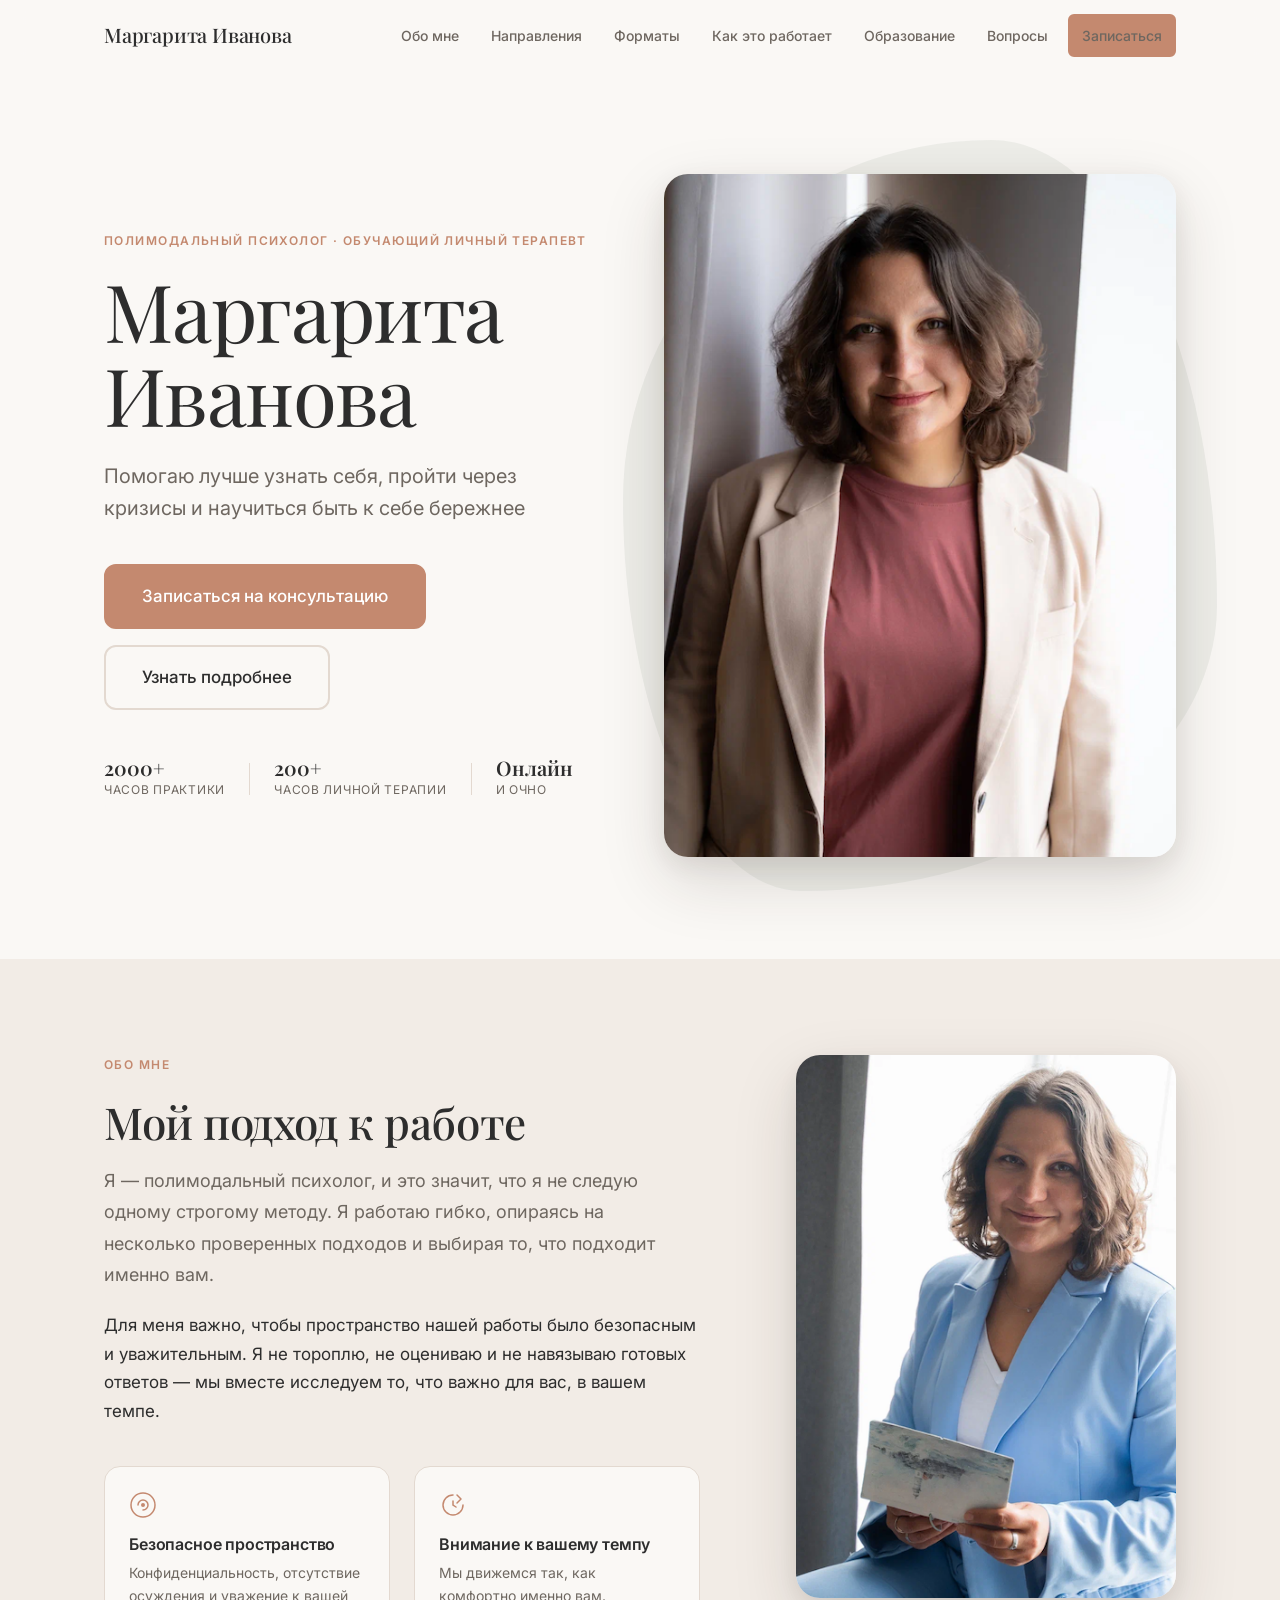
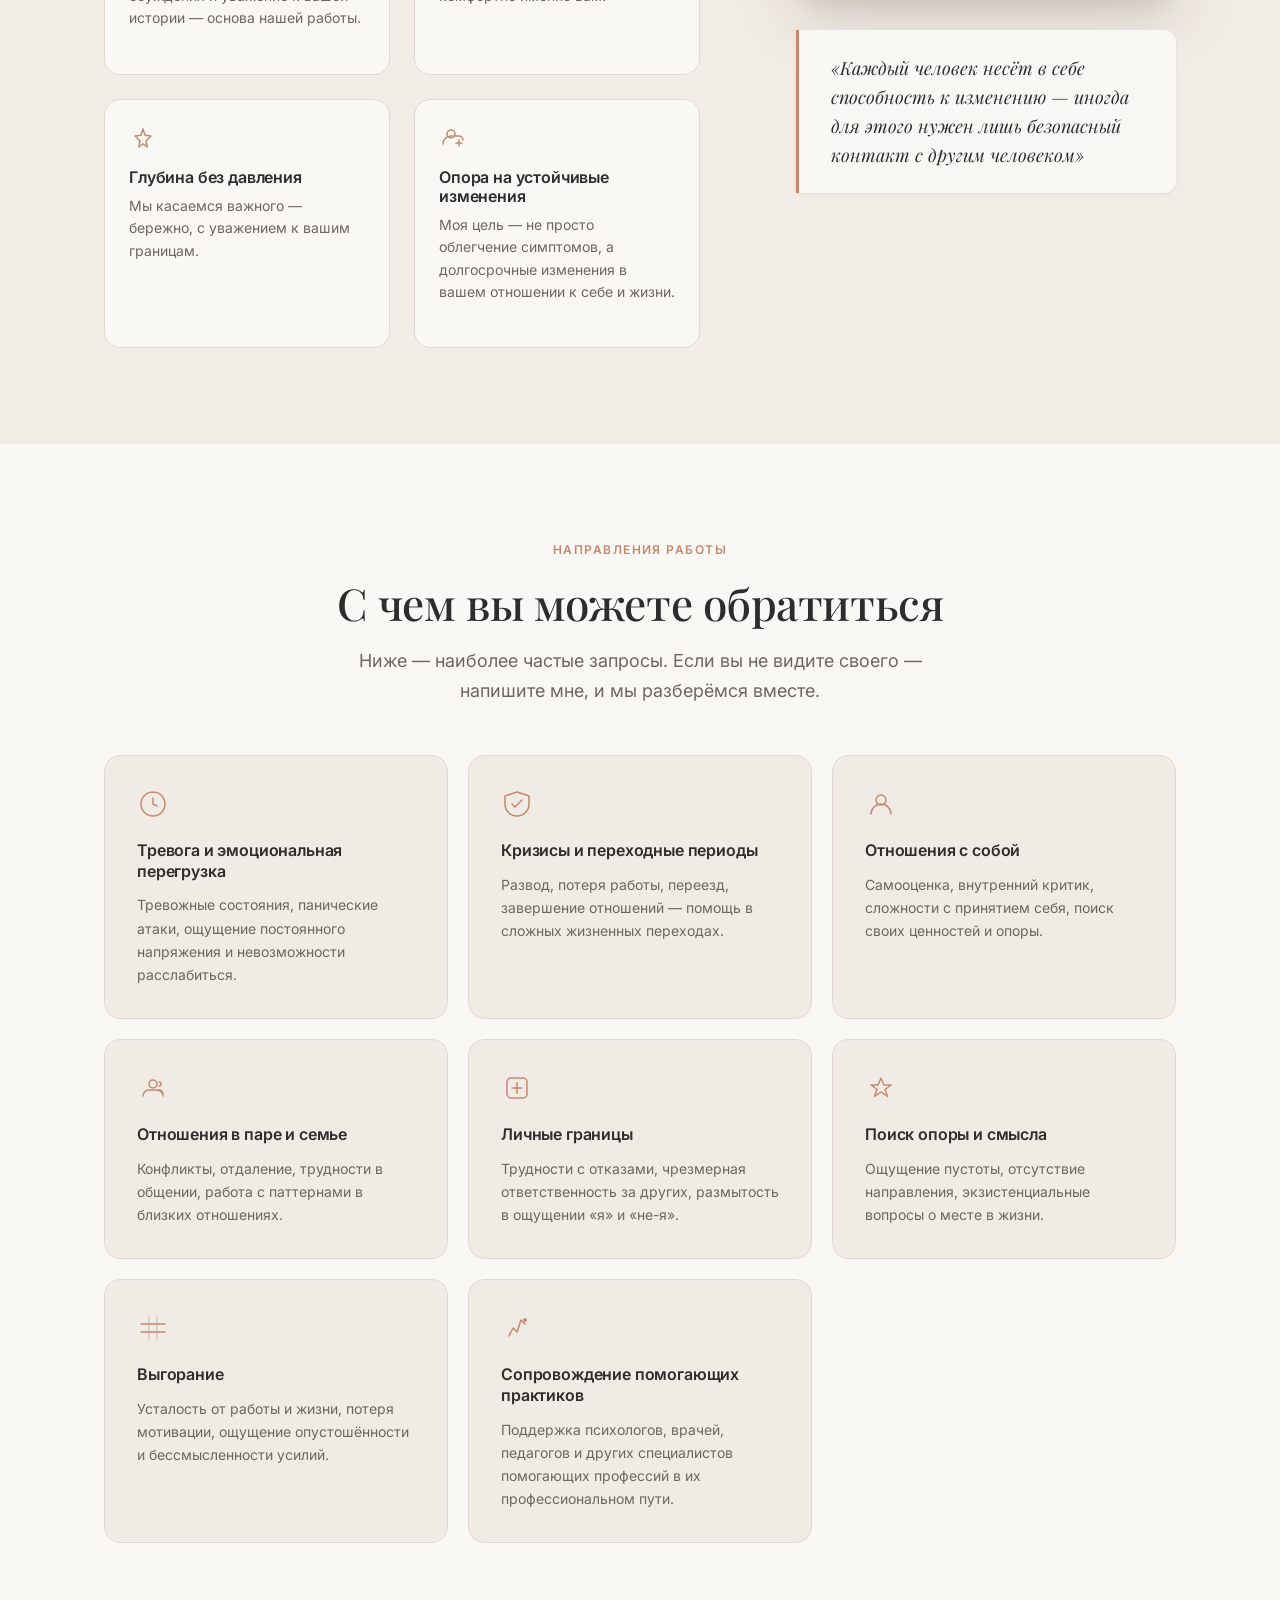
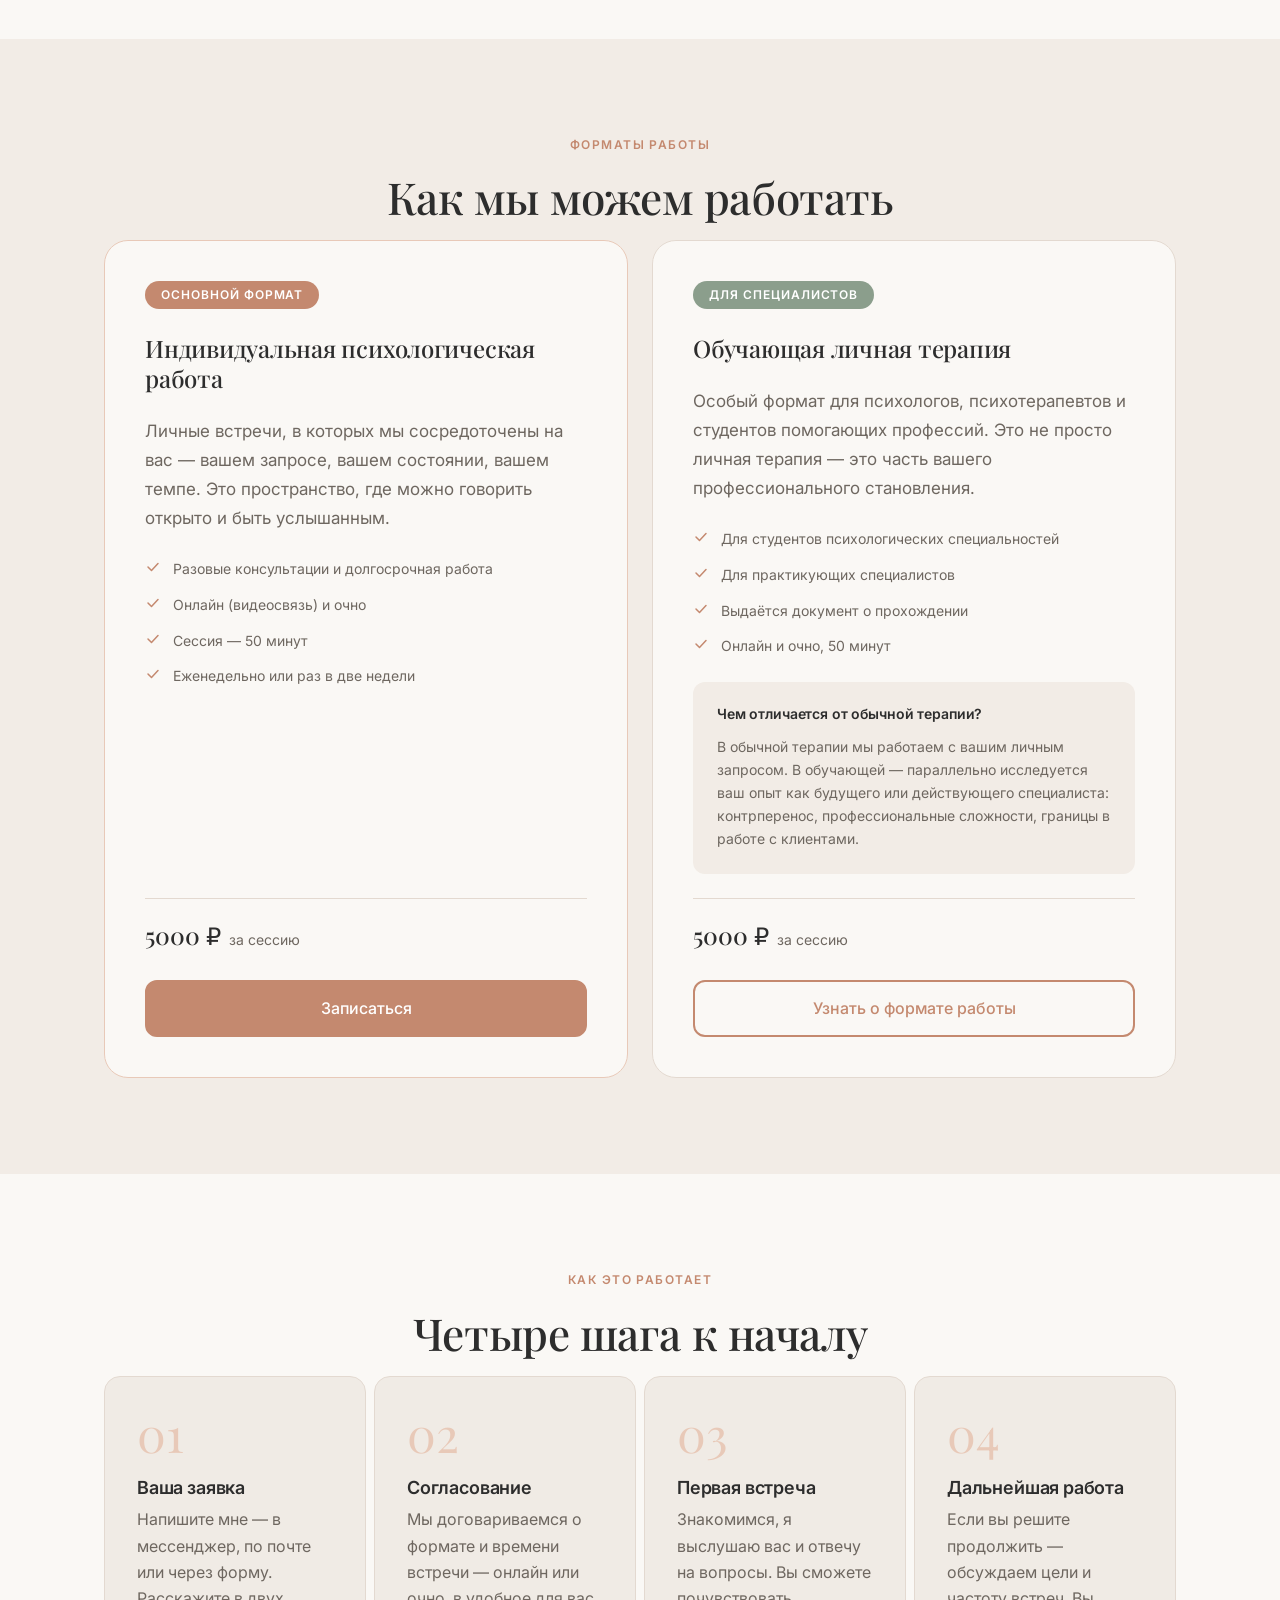
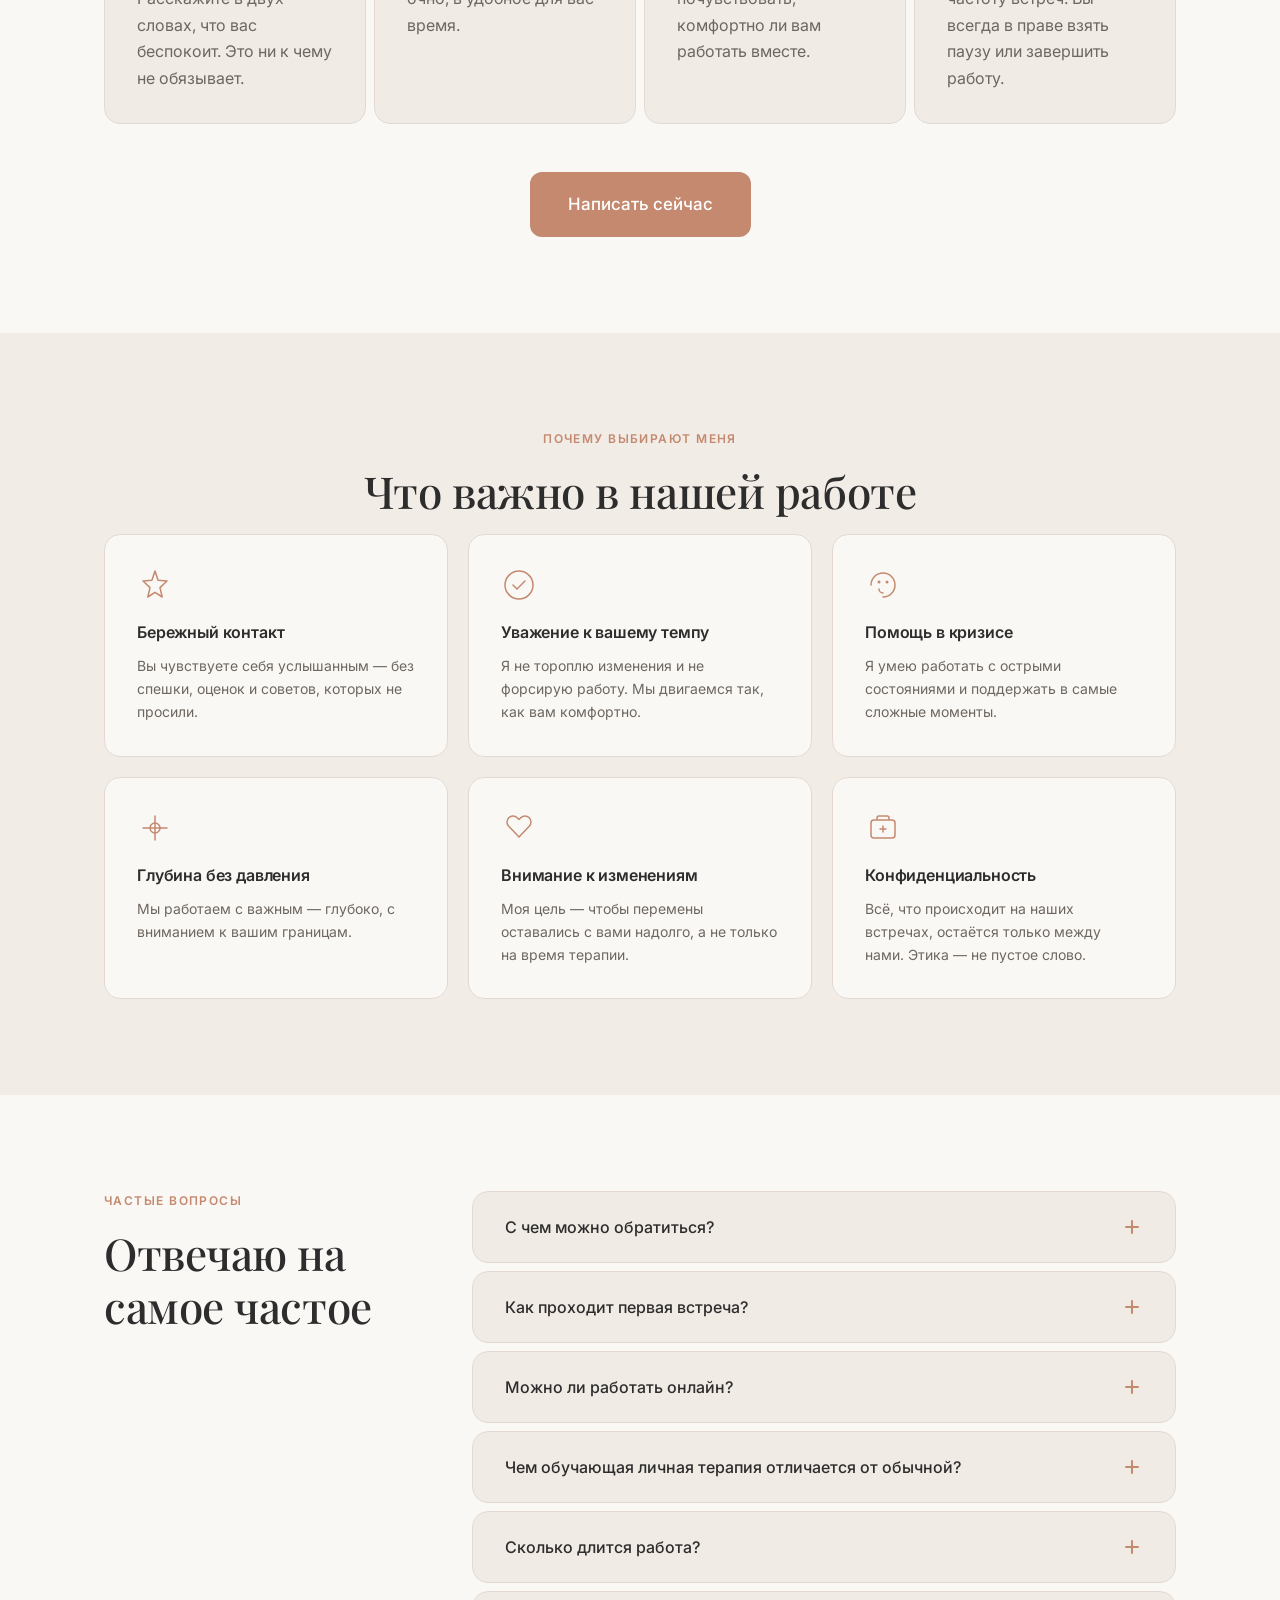
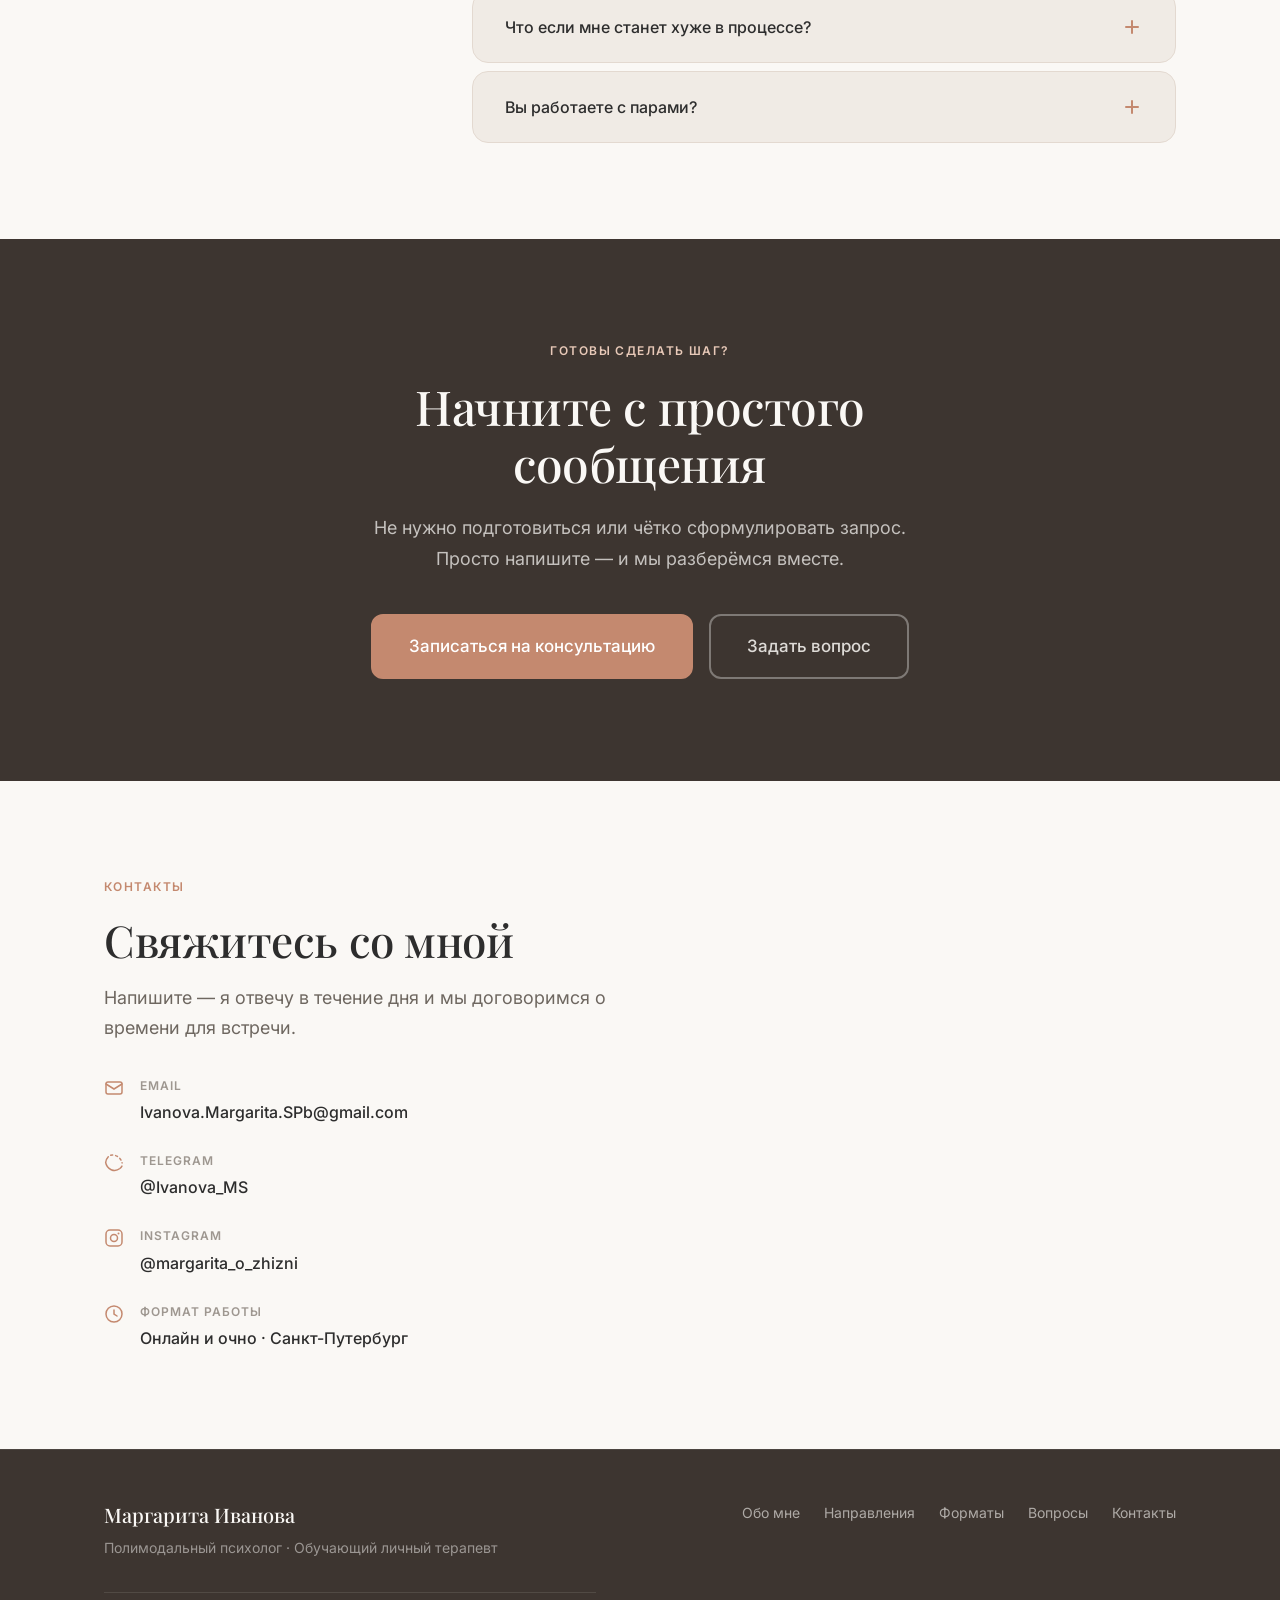
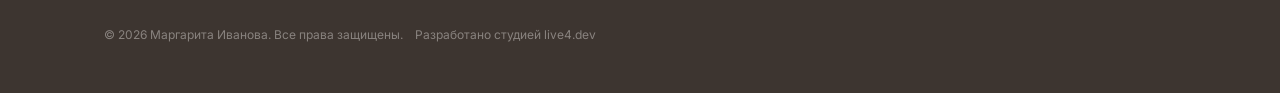
==== commit 39e84143: "Add metrik and links" ====
--- a/index.html
+++ b/index.html
@@ -19,6 +19,20 @@
   <link href="https://fonts.googleapis.com/css2?family=Playfair+Display:ital,wght@0,400;0,500;0,600;1,400&family=Inter:wght@300;400;500;600&display=swap" rel="stylesheet">
 
   <link rel="stylesheet" href="css/style.css">
+  <!-- Yandex.Metrika counter -->
+  <script type="text/javascript">
+      (function(m,e,t,r,i,k,a){
+          m[i]=m[i]||function(){(m[i].a=m[i].a||[]).push(arguments)};
+          m[i].l=1*new Date();
+          for (var j = 0; j < document.scripts.length; j++) {if (document.scripts[j].src === r) { return; }}
+          k=e.createElement(t),a=e.getElementsByTagName(t)[0],k.async=1,k.src=r,a.parentNode.insertBefore(k,a)
+      })(window, document,'script','https://mc.yandex.ru/metrika/tag.js?id=108142571', 'ym');
+
+      ym(108142571, 'init', {ssr:true, webvisor:true, clickmap:true, ecommerce:"dataLayer", referrer: document.referrer, url: location.href, accurateTrackBounce:true, trackLinks:true});
+  </script>
+  <noscript><div><img src="https://mc.yandex.ru/watch/108142571" style="position:absolute; left:-9999px;" alt="" /></div></noscript>
+  <!-- /Yandex.Metrika counter -->
+
 </head>
 <body>
 
@@ -845,7 +859,8 @@
 
       <div class="site-footer__bottom">
         <p class="site-footer__copy">© 2026 Маргарита Иванова. Все права защищены.</p>
-        <a href="privacy.html" class="site-footer__privacy">Политика конфиденциальности</a>
+        <!--<a href="privacy.html" class="site-footer__privacy">Политика конфиденциальности</a>-->
+        <a class="site-footer__copy" href="https://live4.dev/">Разработано студией live4.dev</a>
       </div>
     </div>
   </footer>
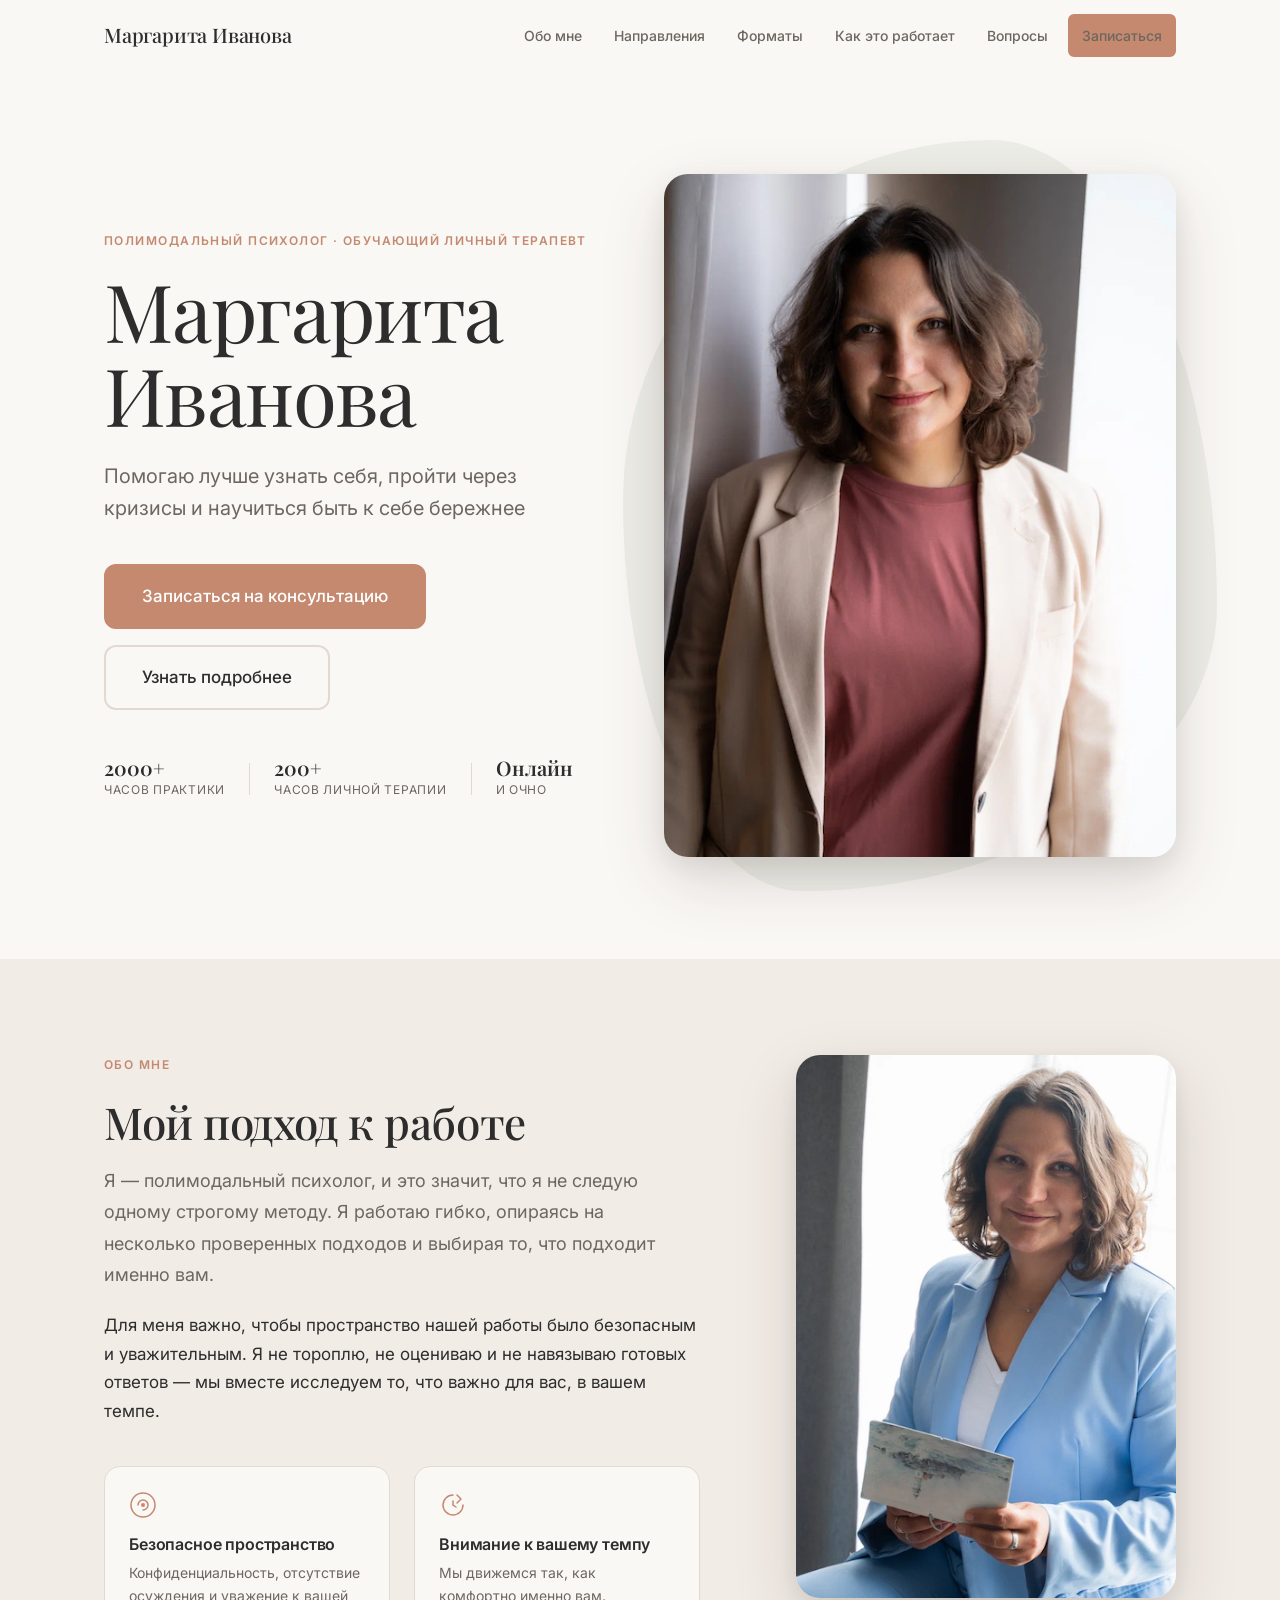
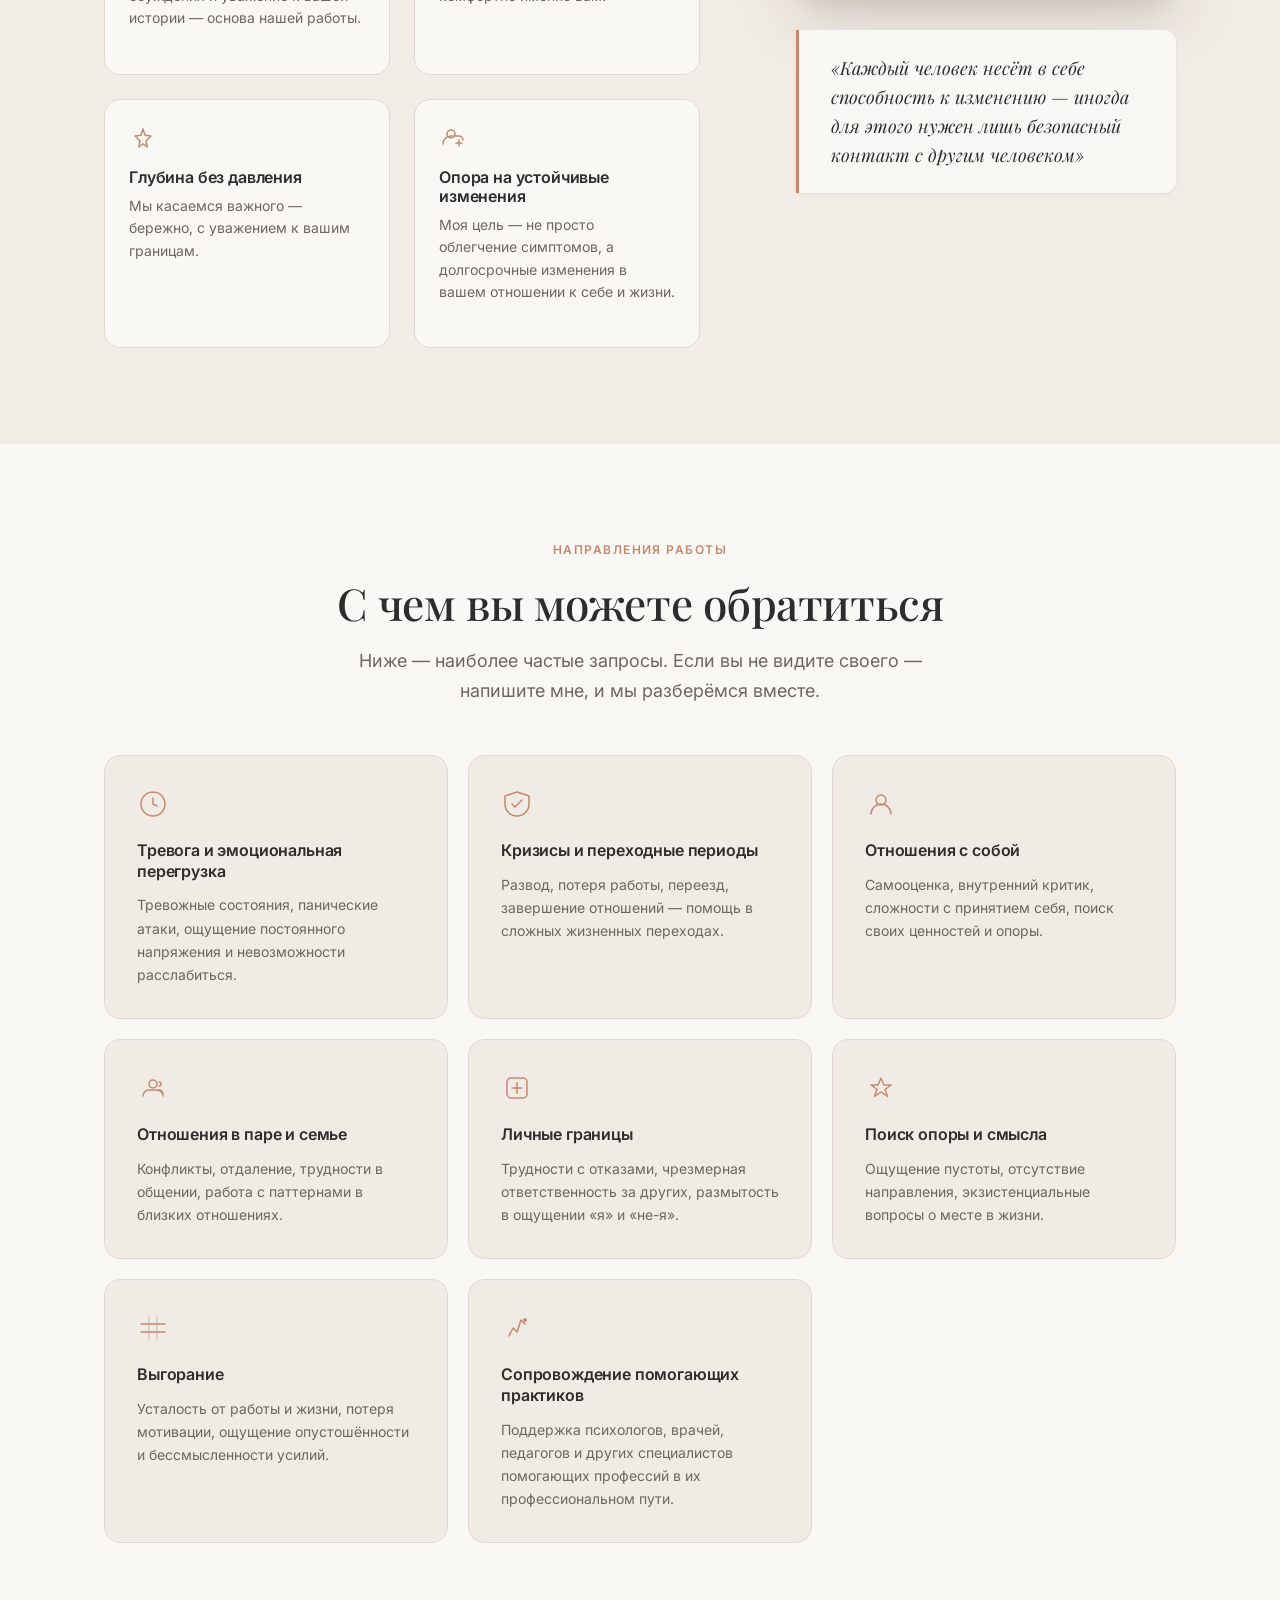
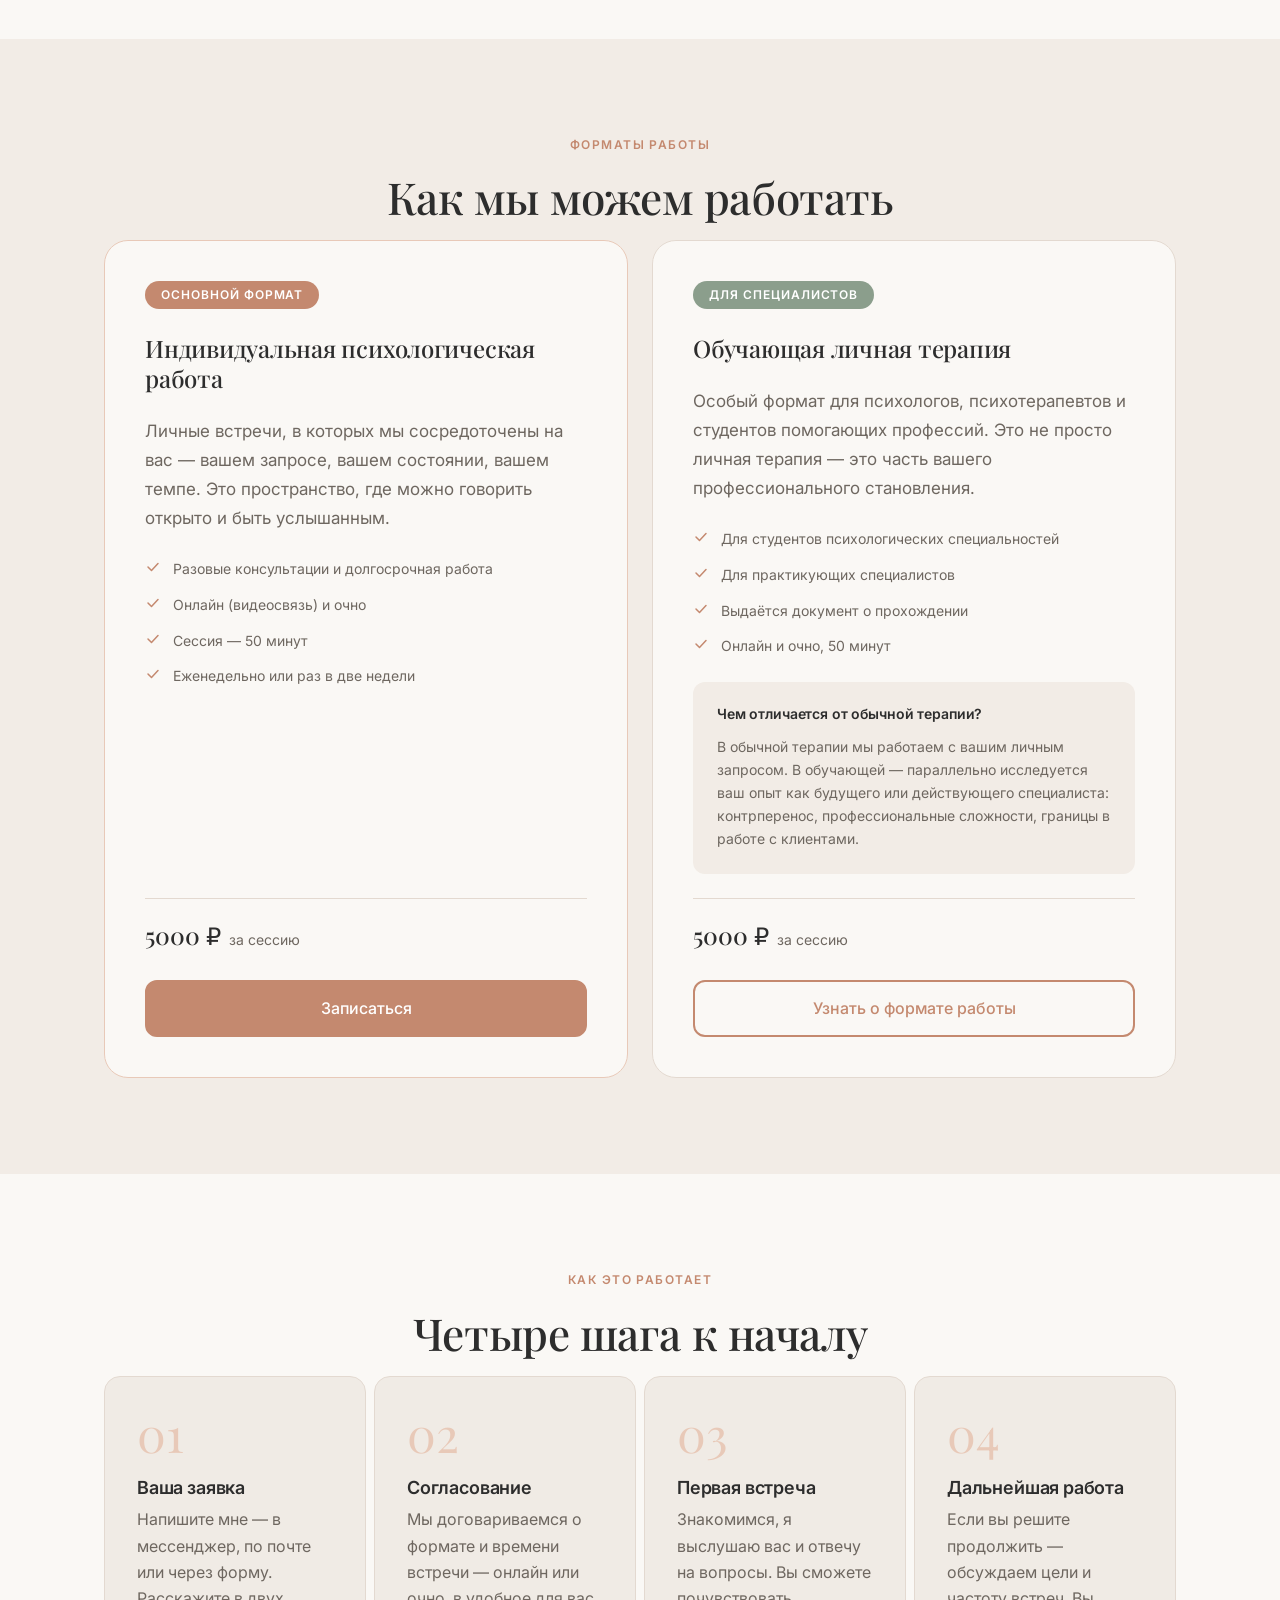
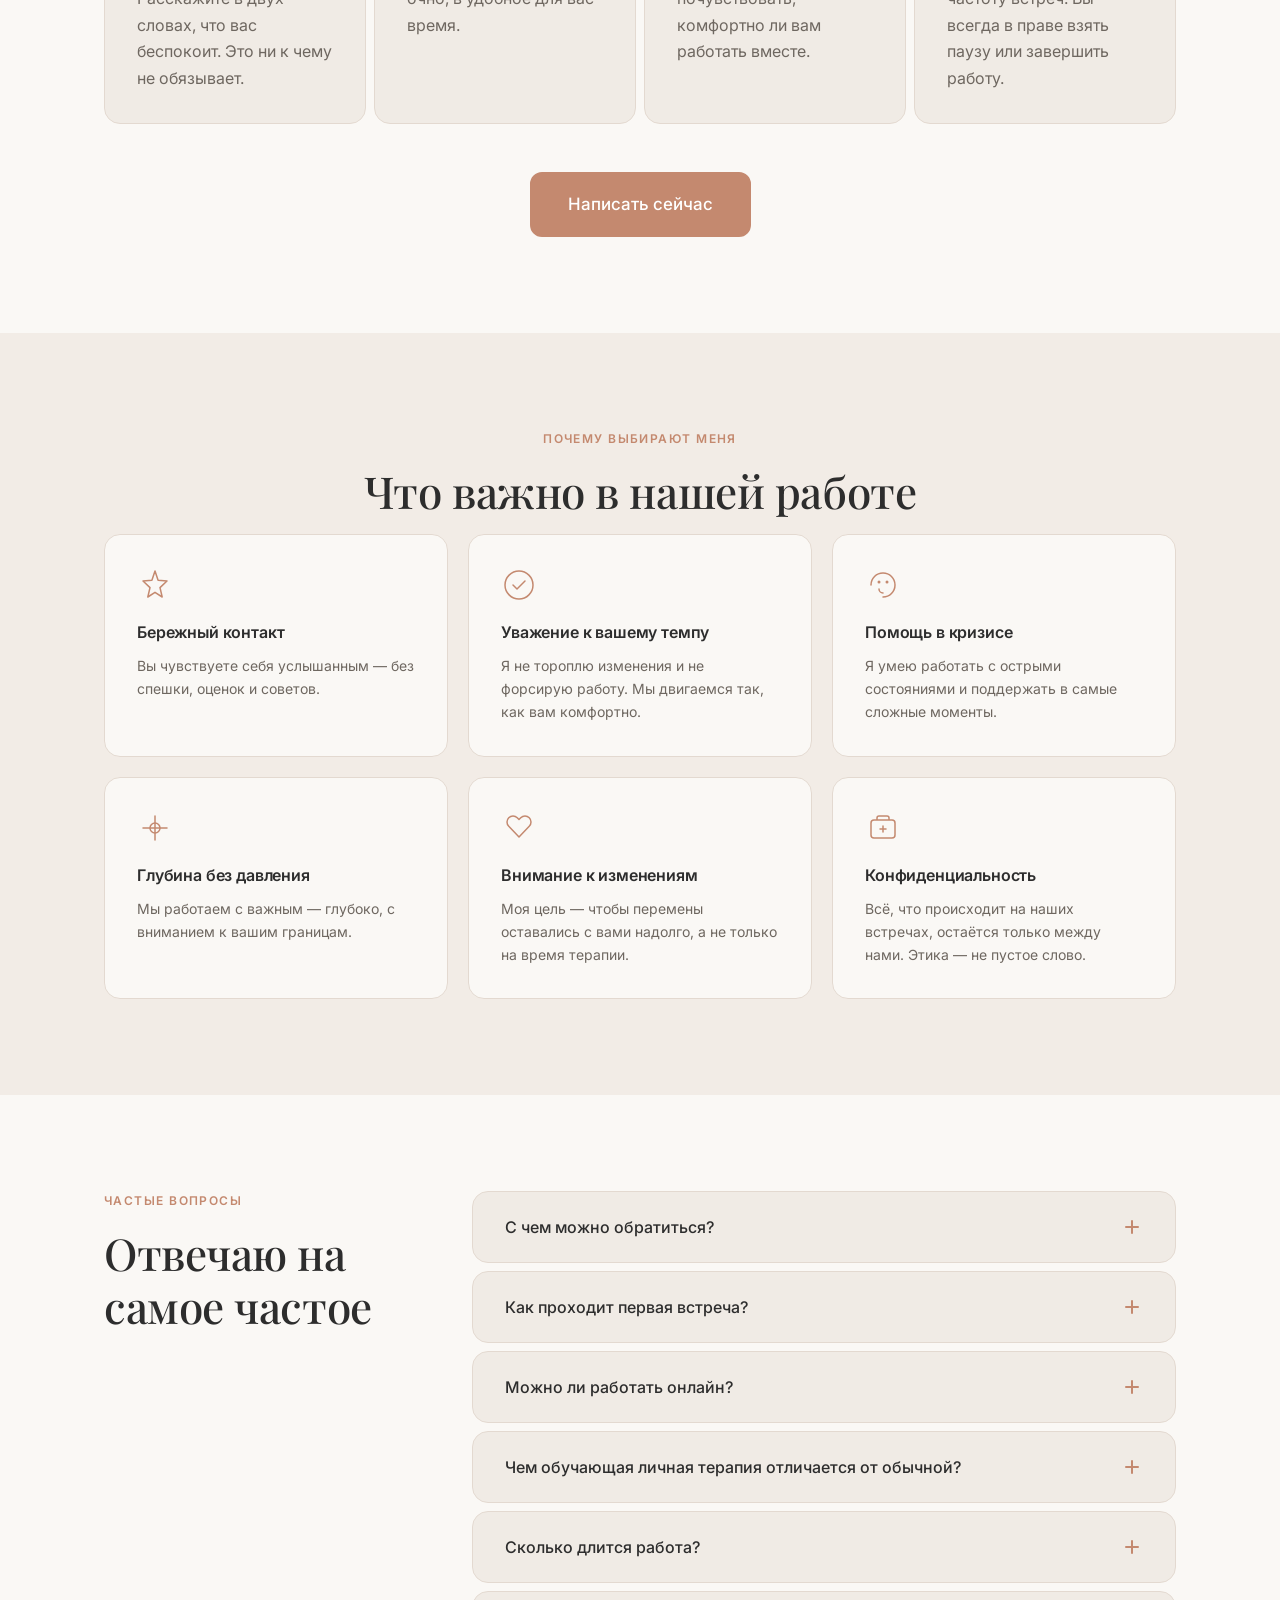
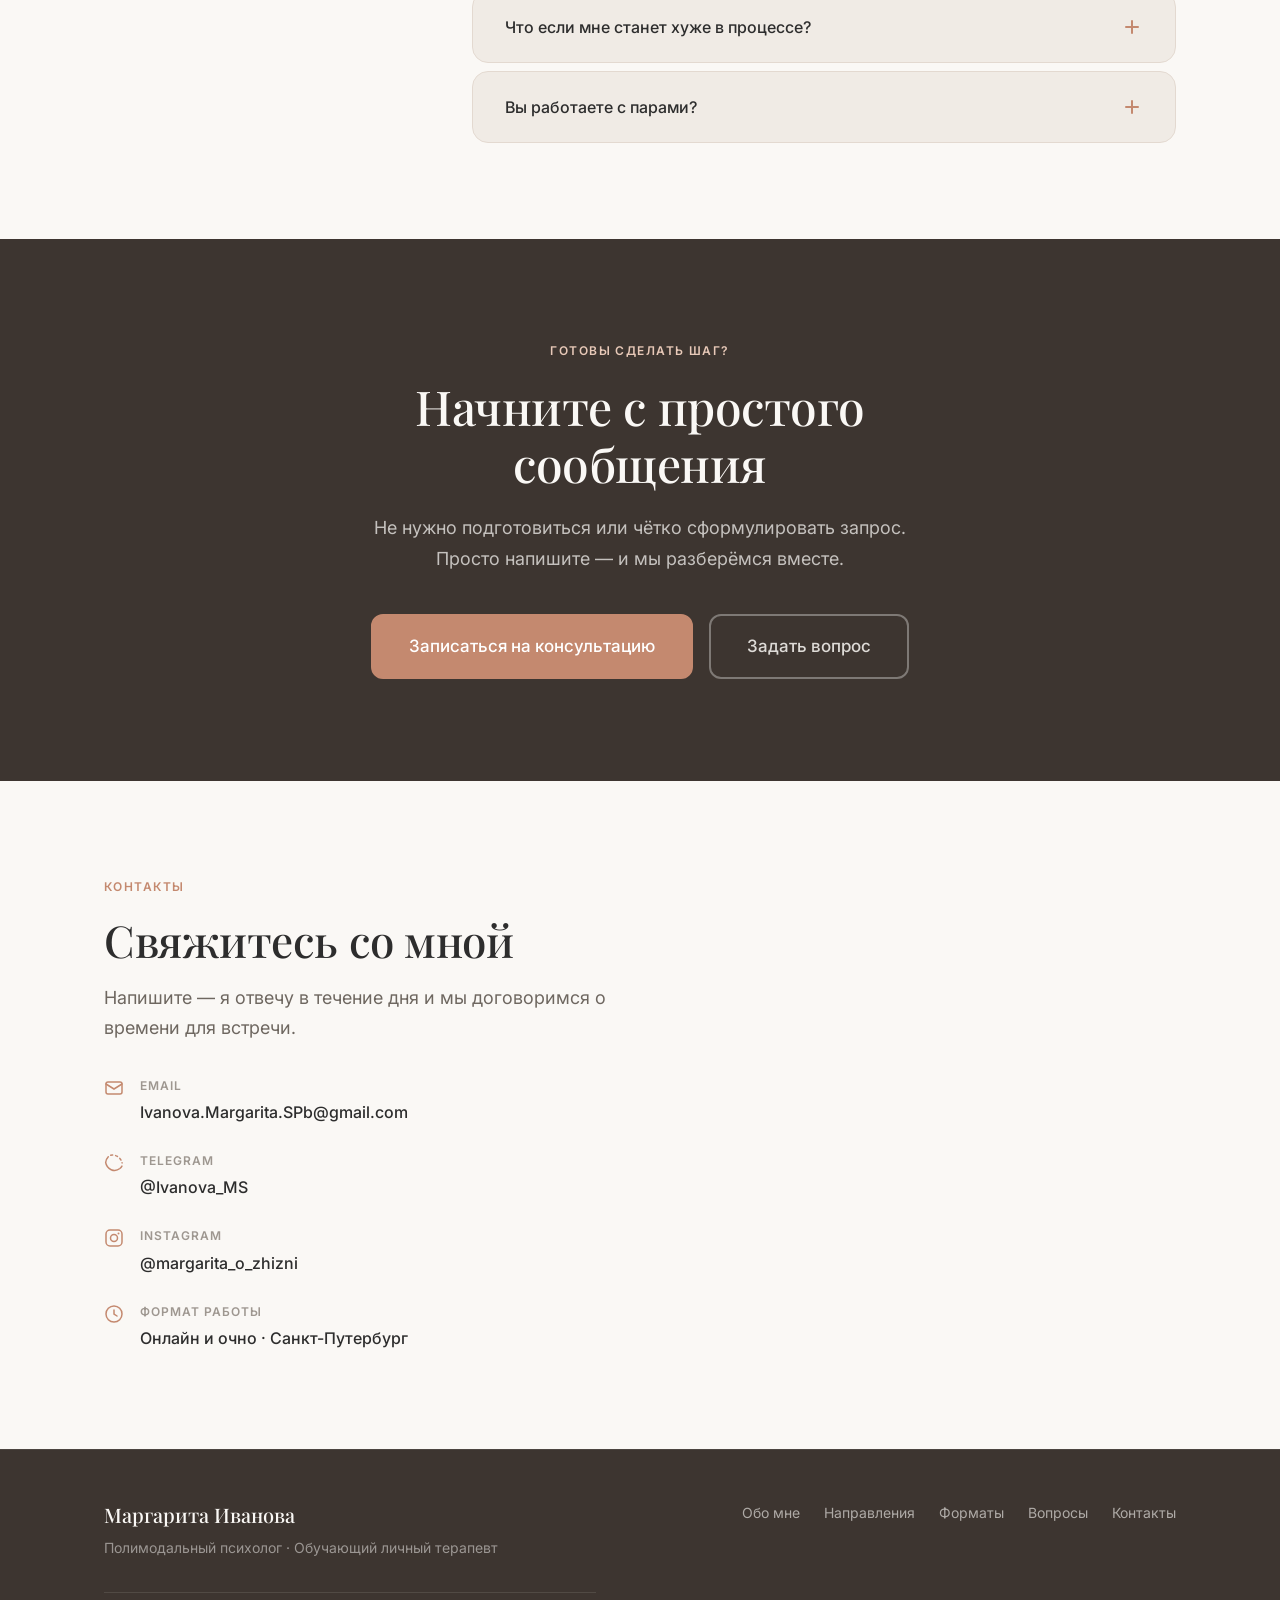
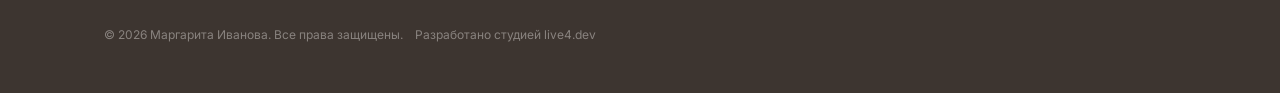
==== commit 80bea966: "update content" ====
--- a/index.html
+++ b/index.html
@@ -49,7 +49,7 @@
           <li><a href="#areas">Направления</a></li>
           <li><a href="#formats">Форматы</a></li>
           <li><a href="#process">Как это работает</a></li>
-          <li><a href="#education">Образование</a></li>
+          <!-- <li><a href="#education">Образование</a></li> -->
           <li><a href="#faq">Вопросы</a></li>
           <li><a href="#contacts" class="btn btn--nav">Записаться</a></li>
         </ul>
@@ -429,7 +429,7 @@
               </svg>
             </div>
             <h3>Бережный контакт</h3>
-            <p>Вы чувствуете себя услышанным — без спешки, оценок и советов, которых не просили.</p>
+            <p>Вы чувствуете себя услышанным — без спешки, оценок и советов.</p>
           </div>
 
           <div class="trust__item">
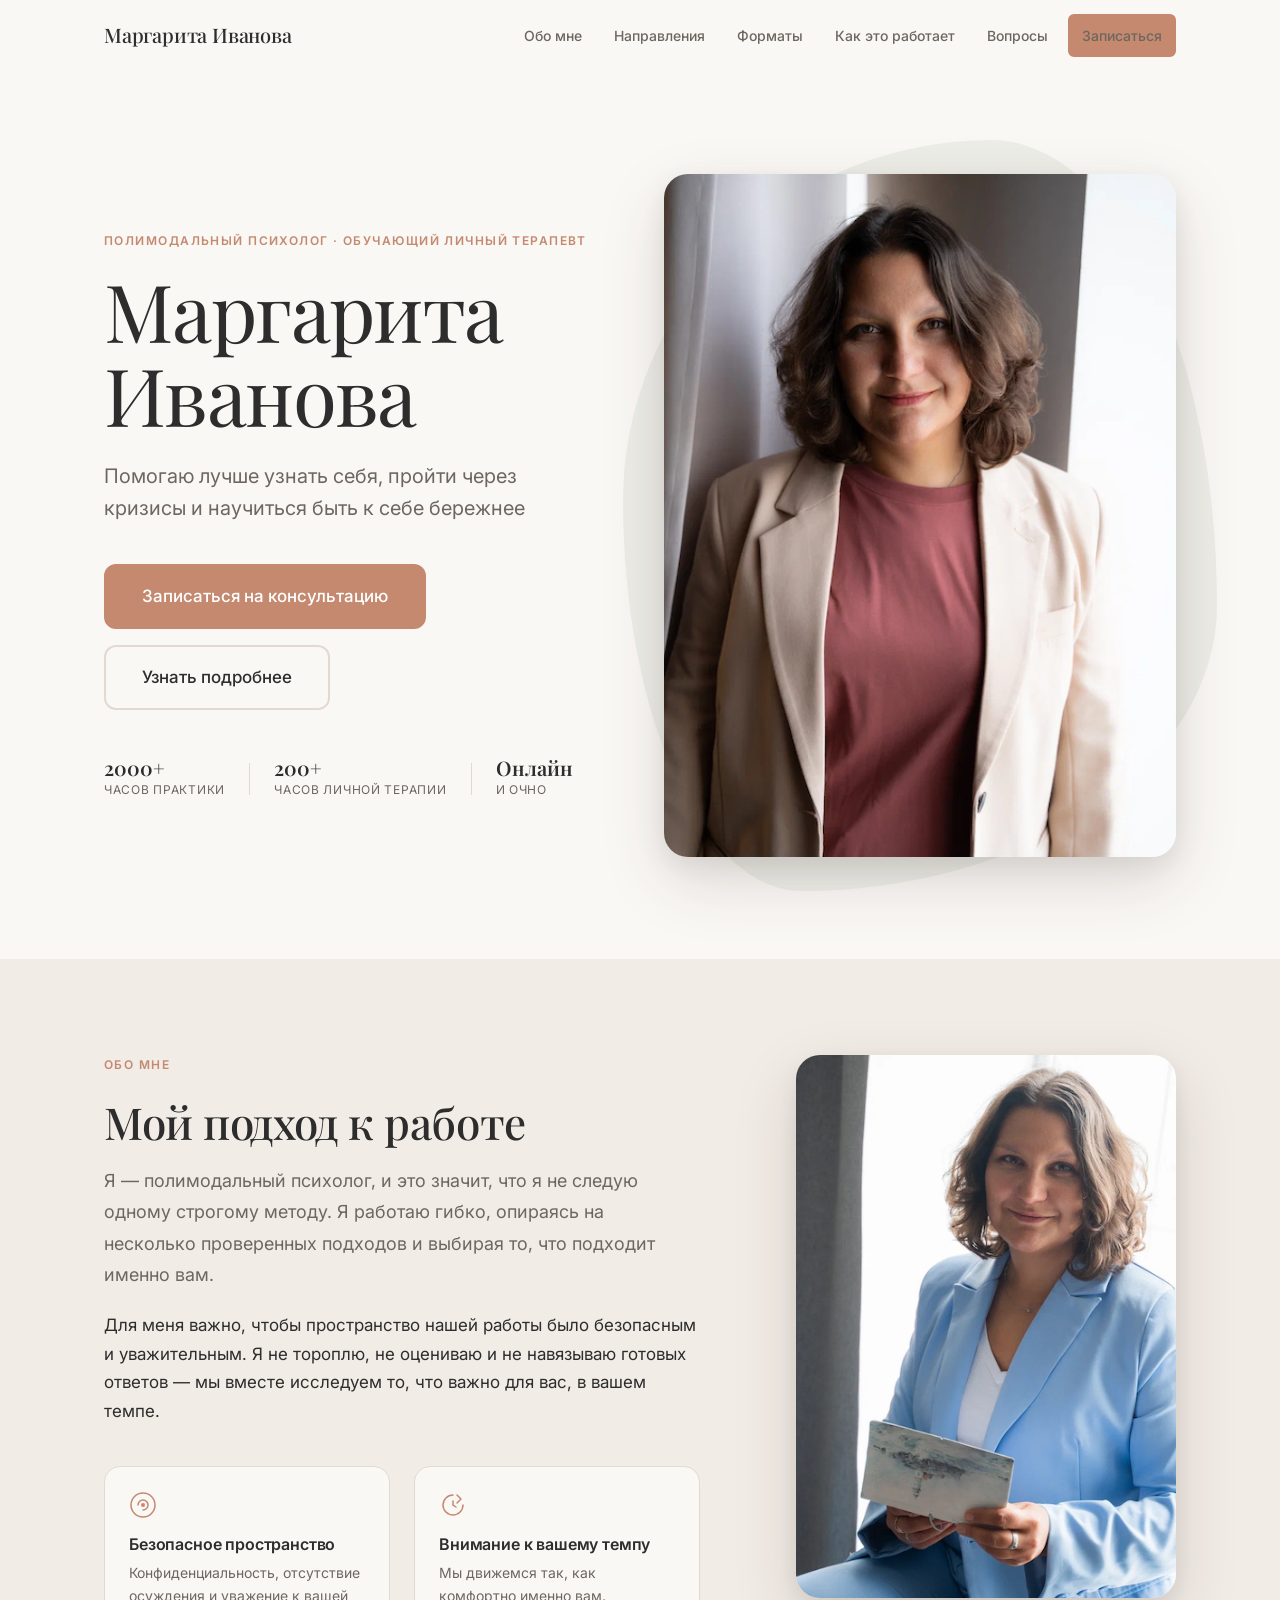
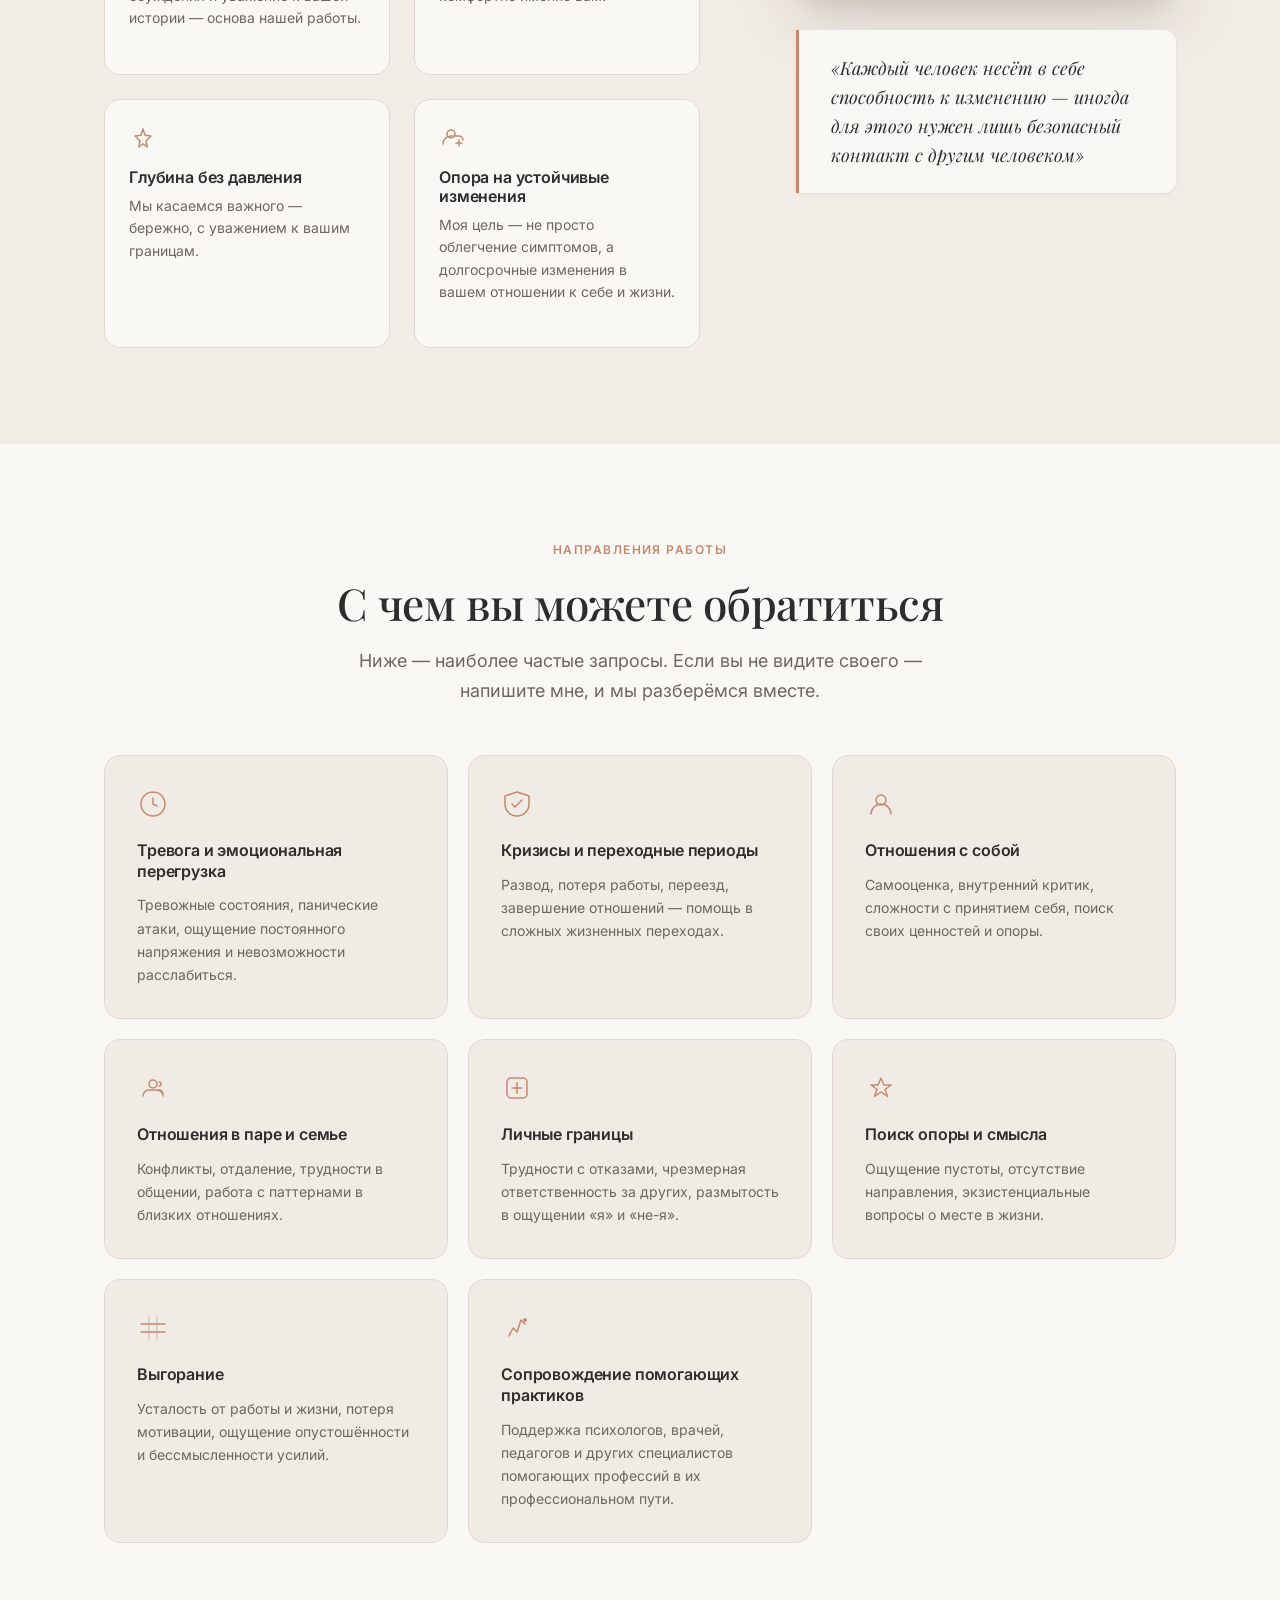
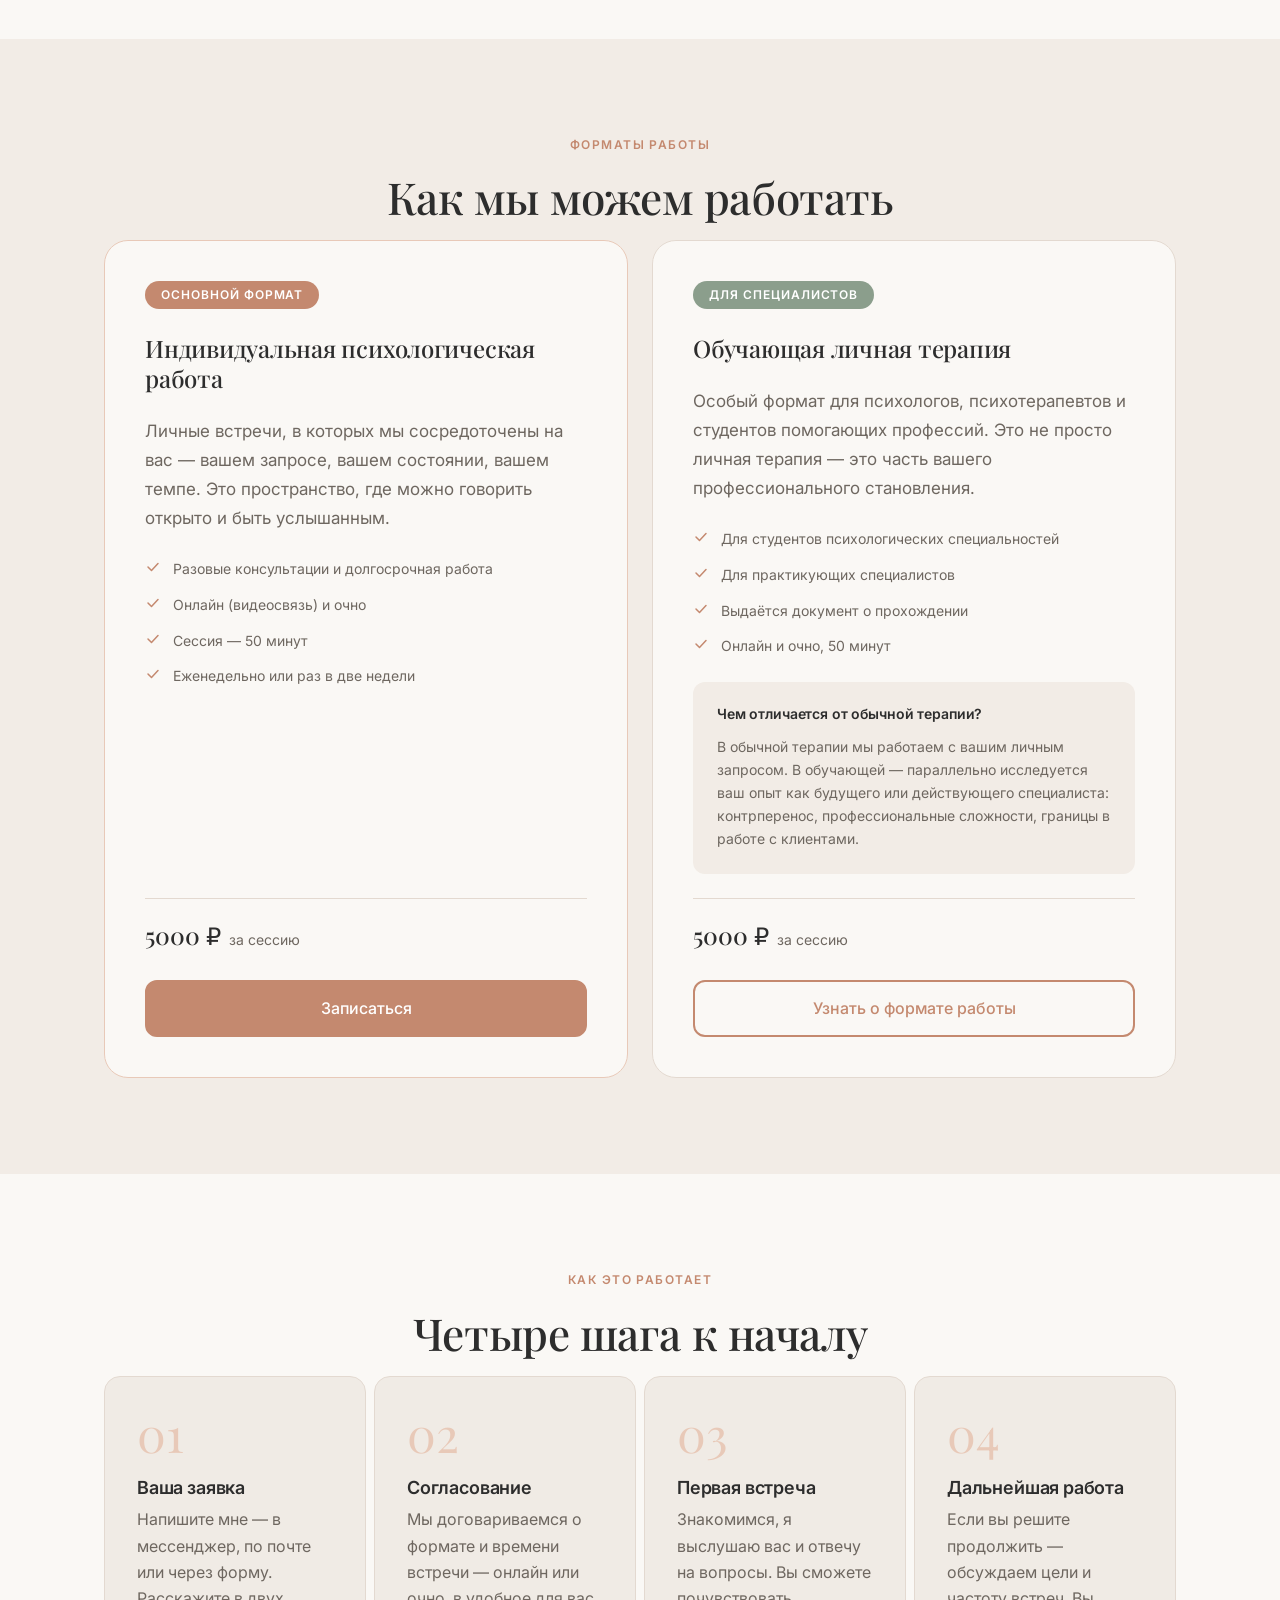
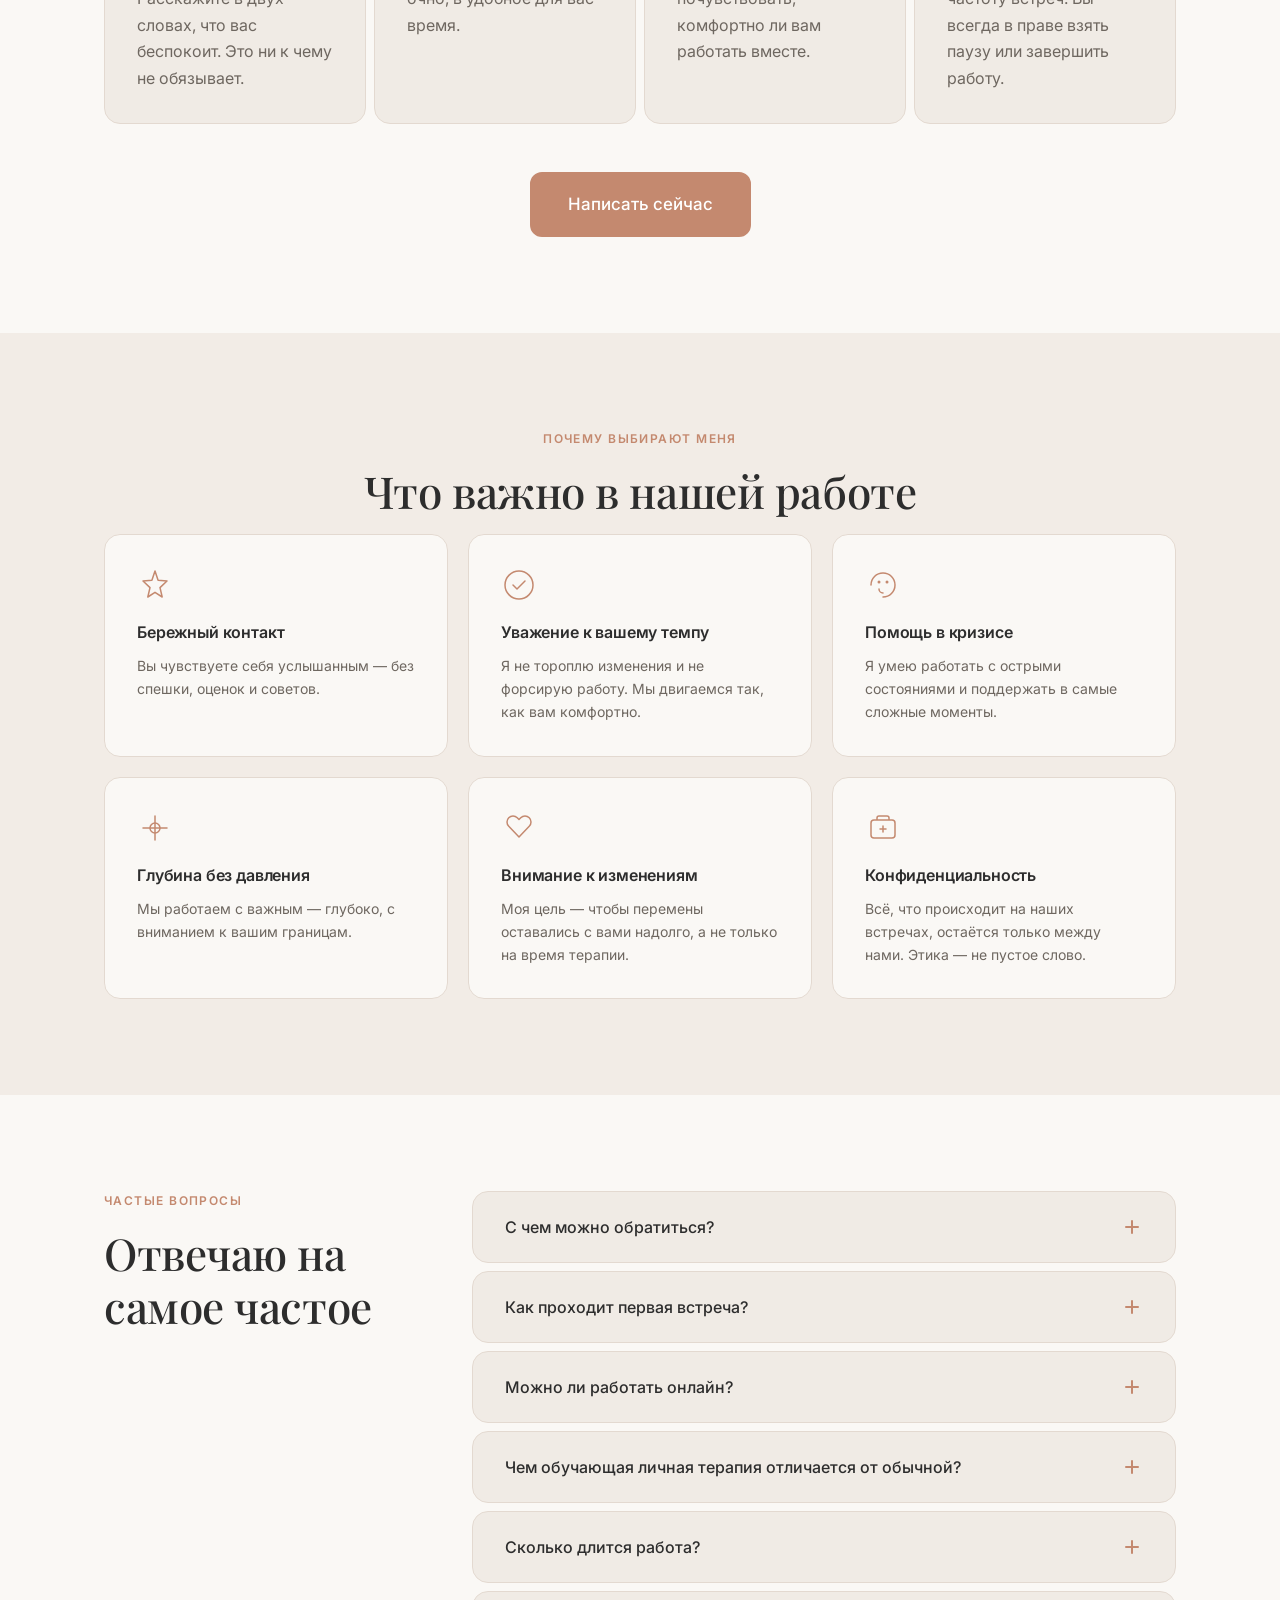
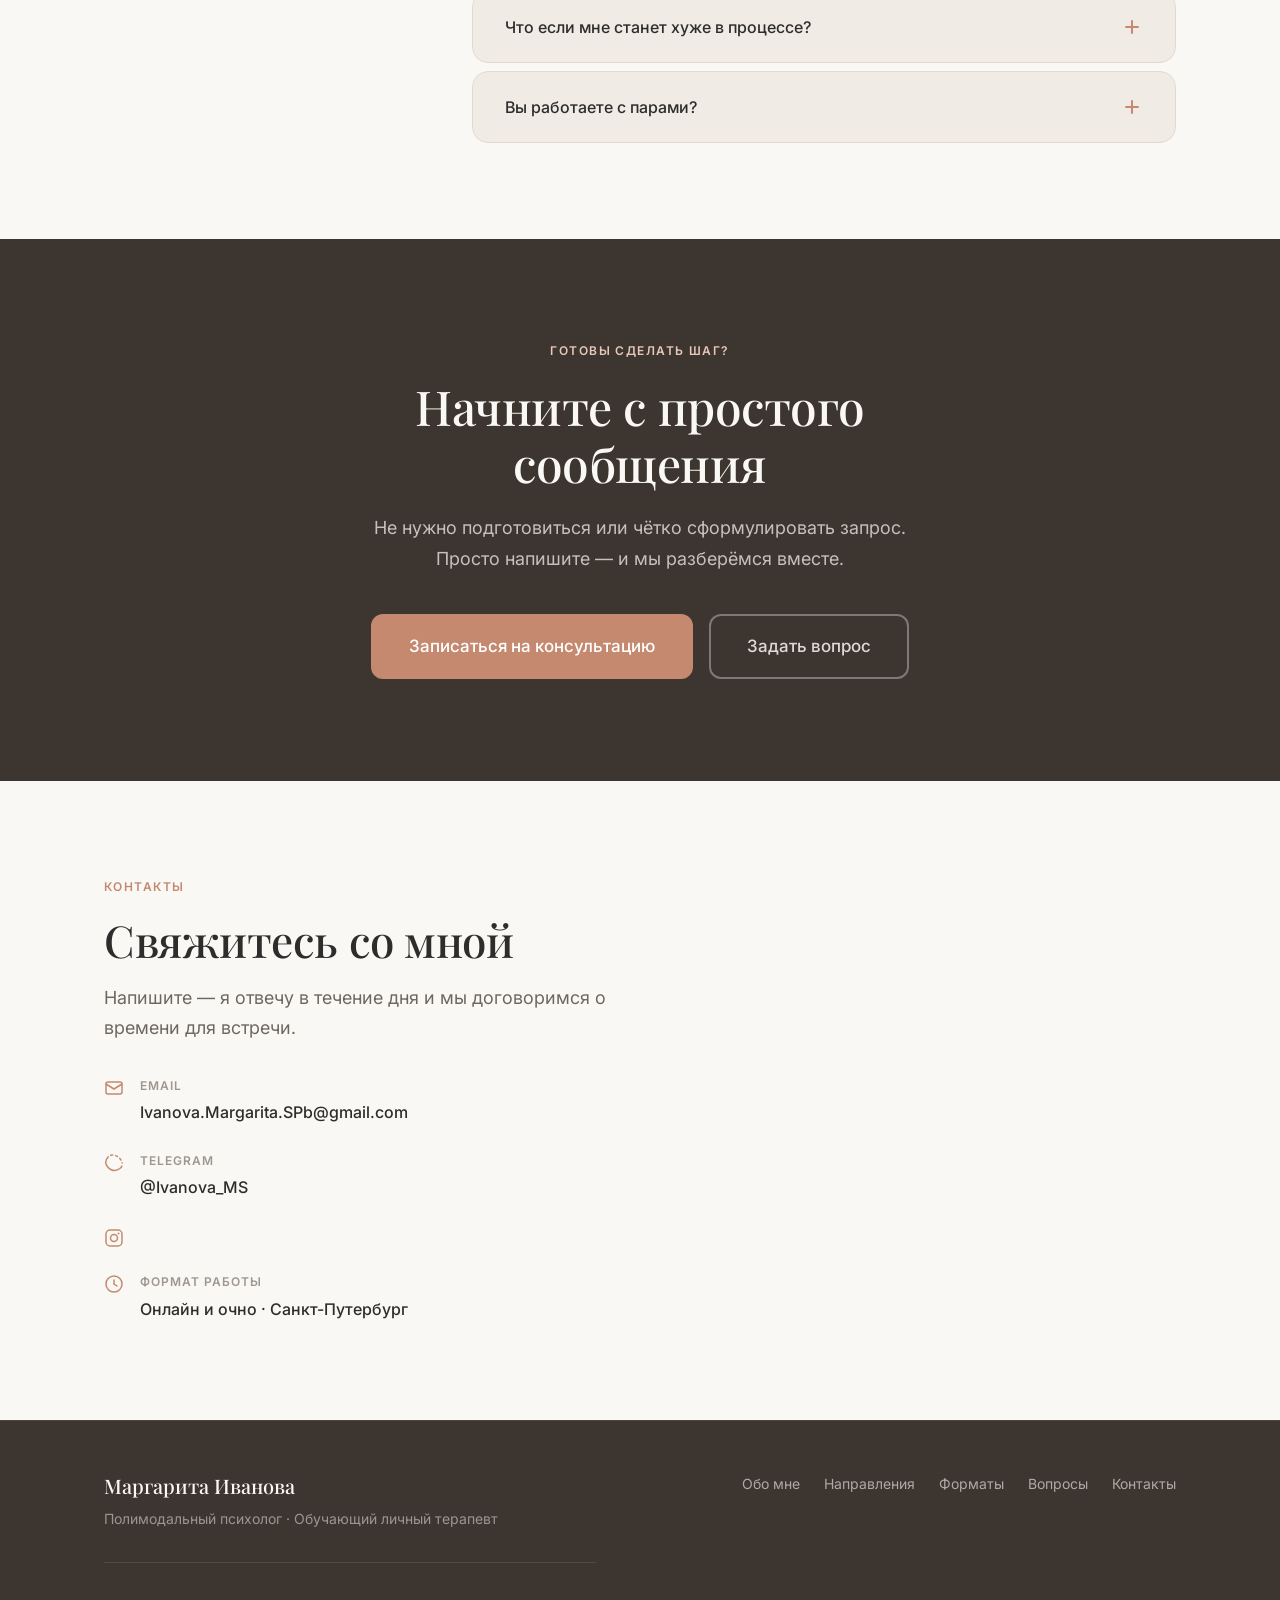
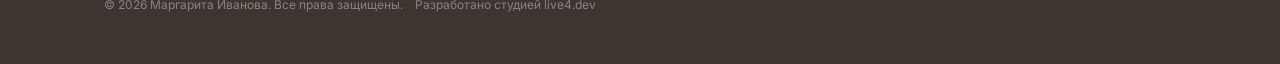
==== commit 7975c9ad: "Update index.html Hide instagram link" ====
--- a/index.html
+++ b/index.html
@@ -777,10 +777,10 @@
                   <circle cx="14.5" cy="5.5" r="1" fill="currentColor"/>
                 </svg>
               </div>
-              <div>
+              <!-- <div>
                 <span class="contacts__item-label">Instagram</span>
                 <a href="https://www.instagram.com/margarita_o_zhizni" class="contacts__item-value">@margarita_o_zhizni</a>
-              </div>
+              </div> -->
             </li>
             <li class="contacts__item">
               <div class="contacts__item-icon" aria-hidden="true">
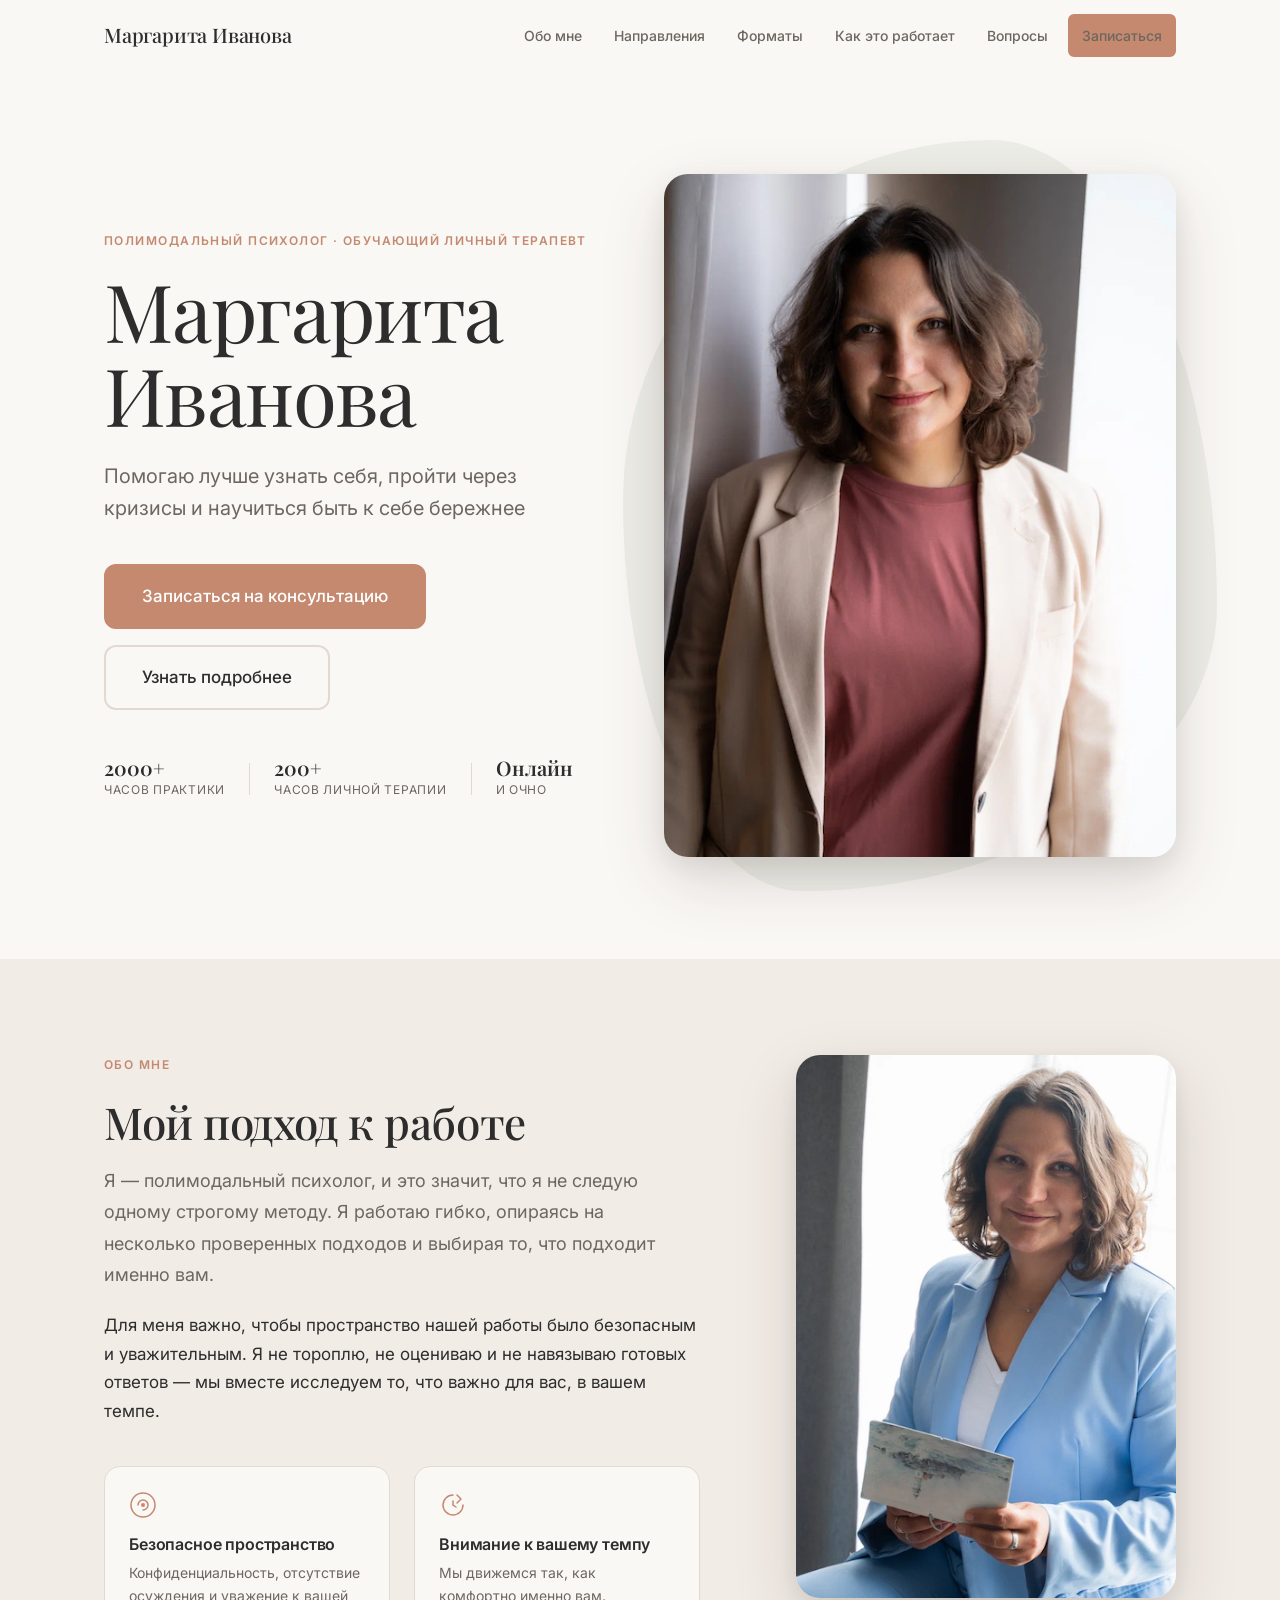
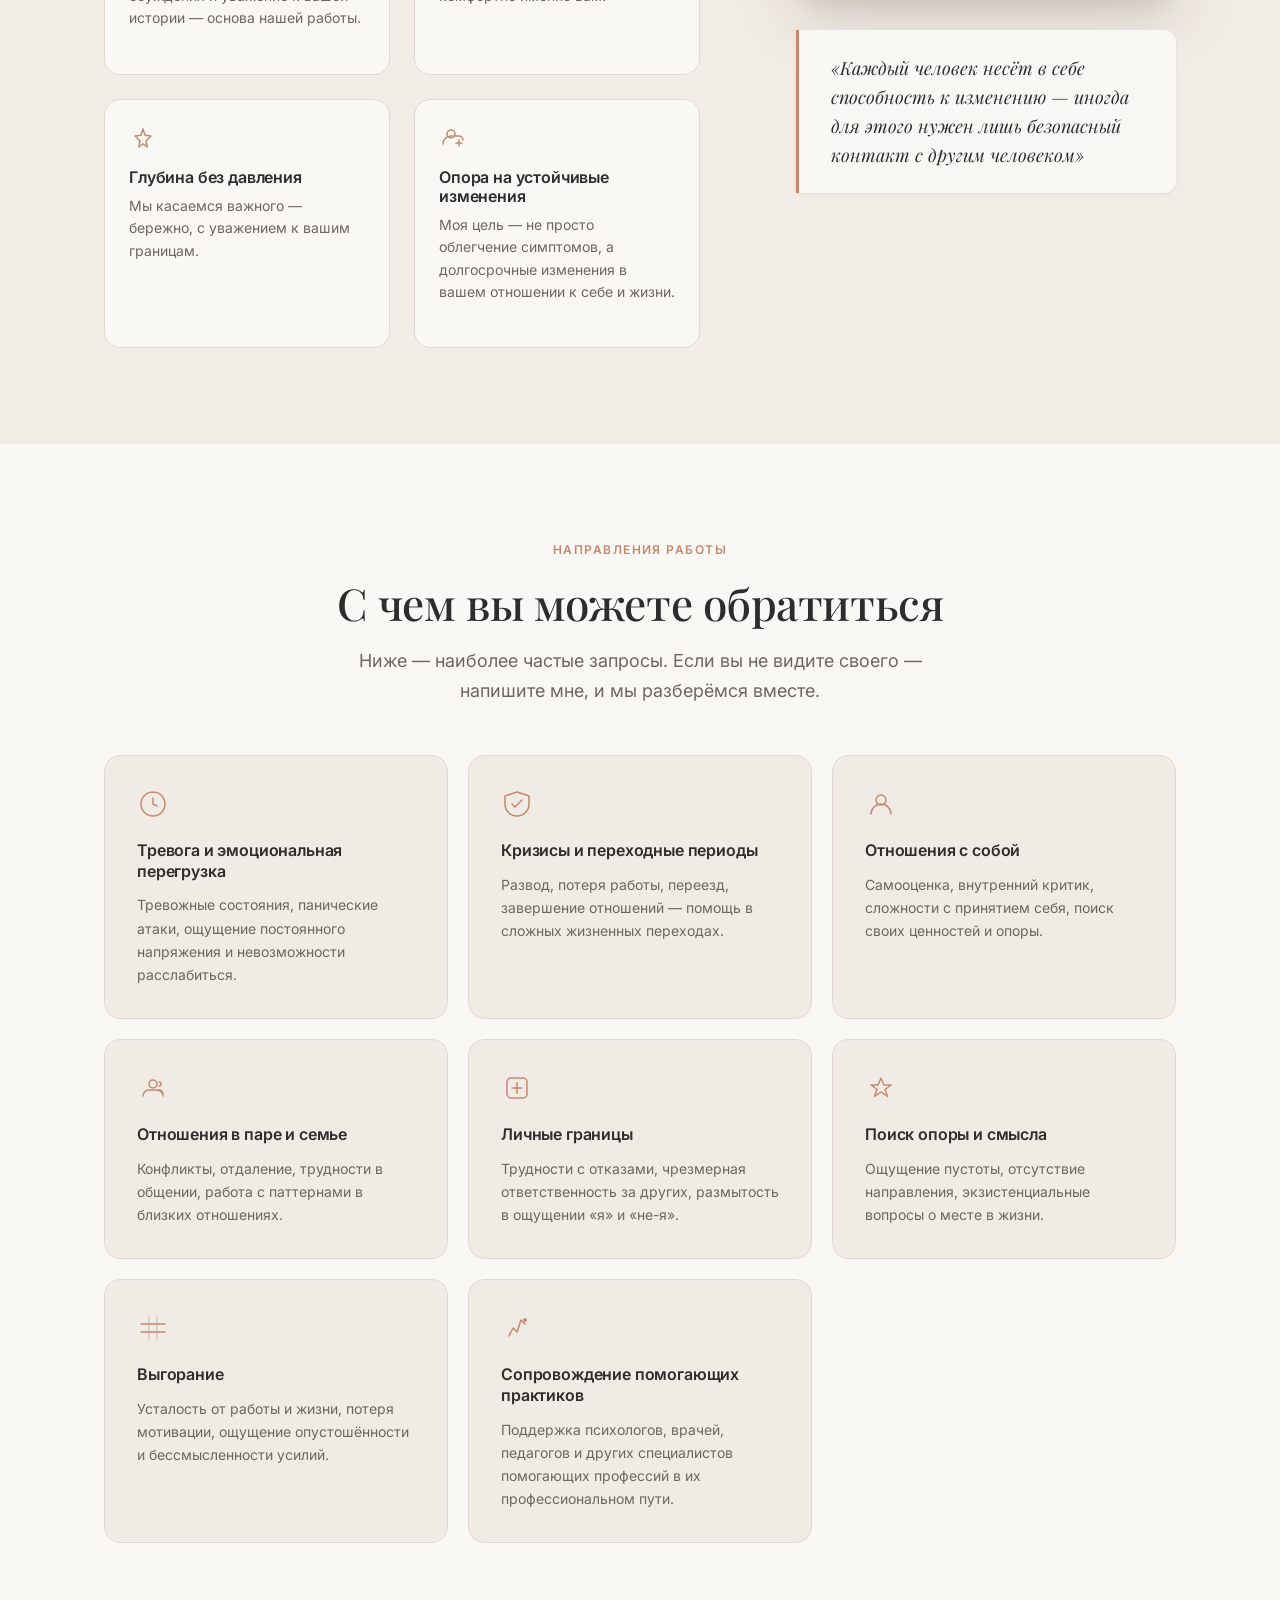
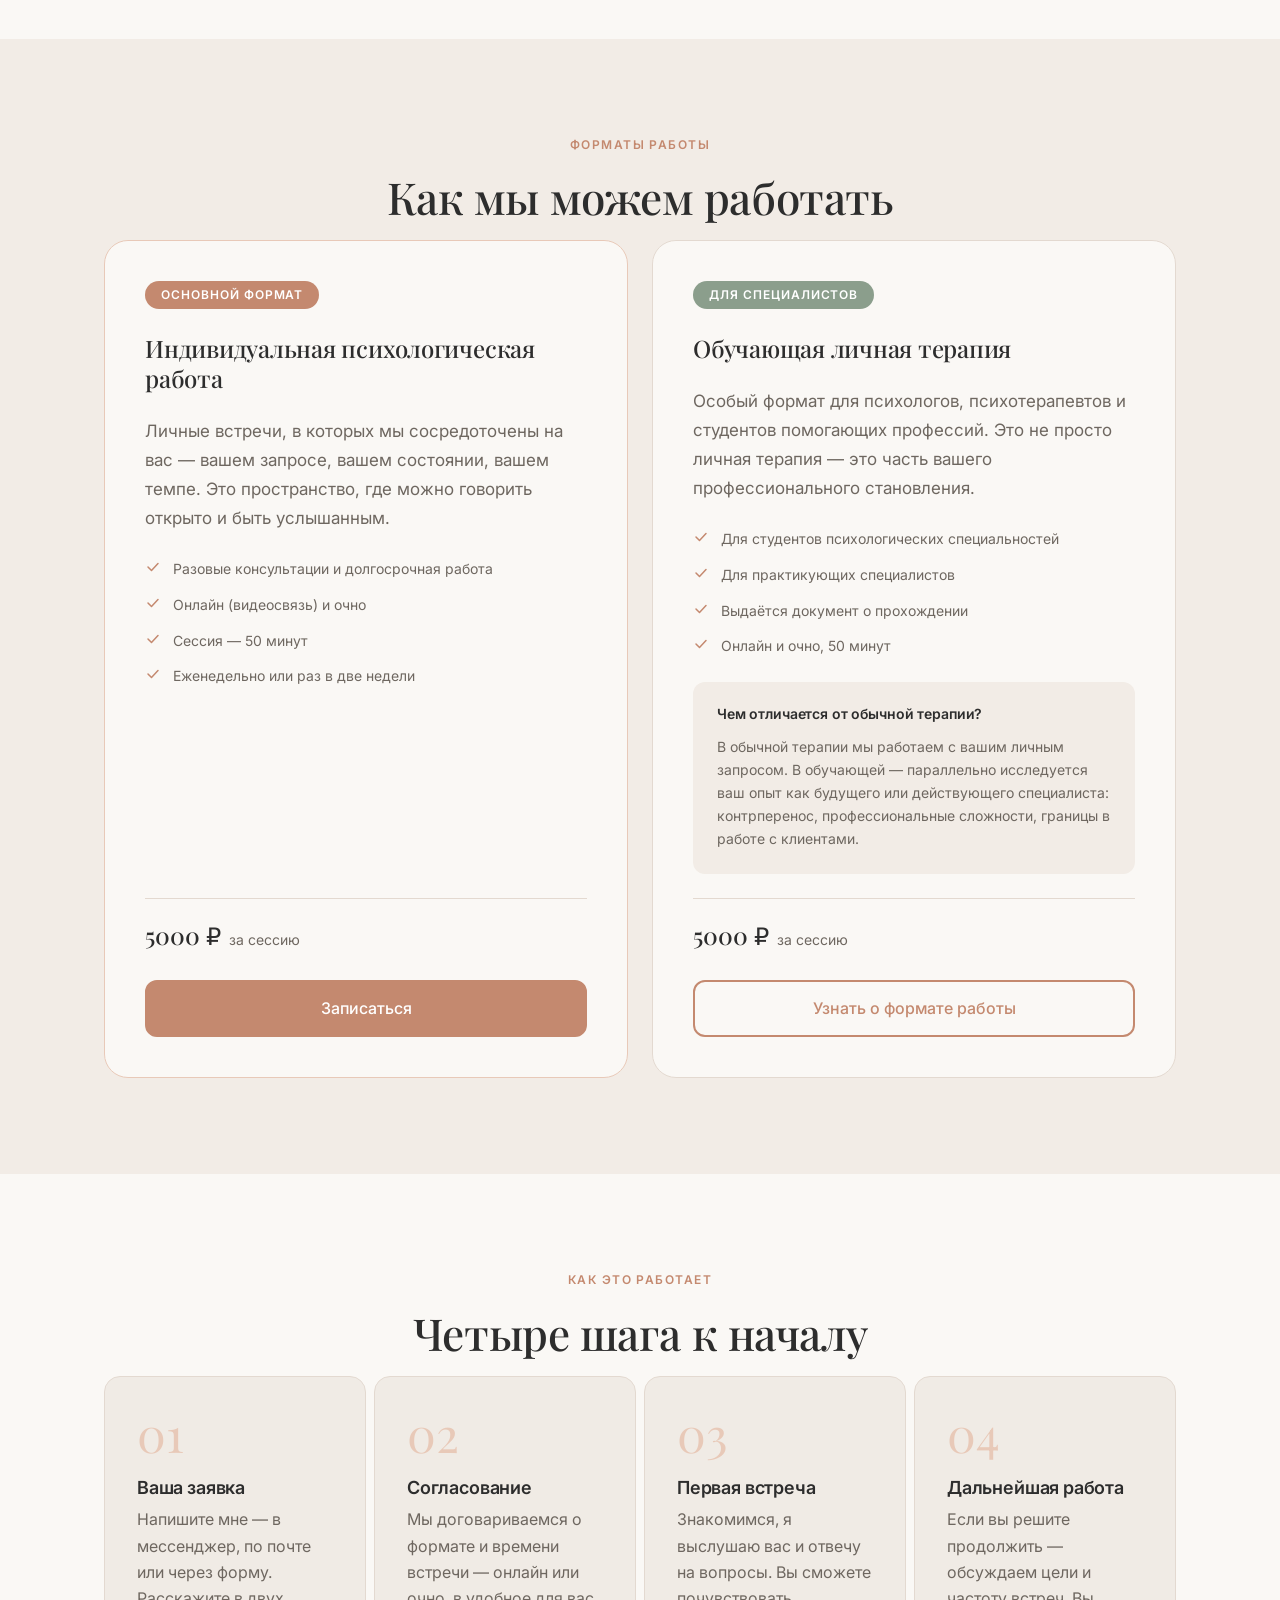
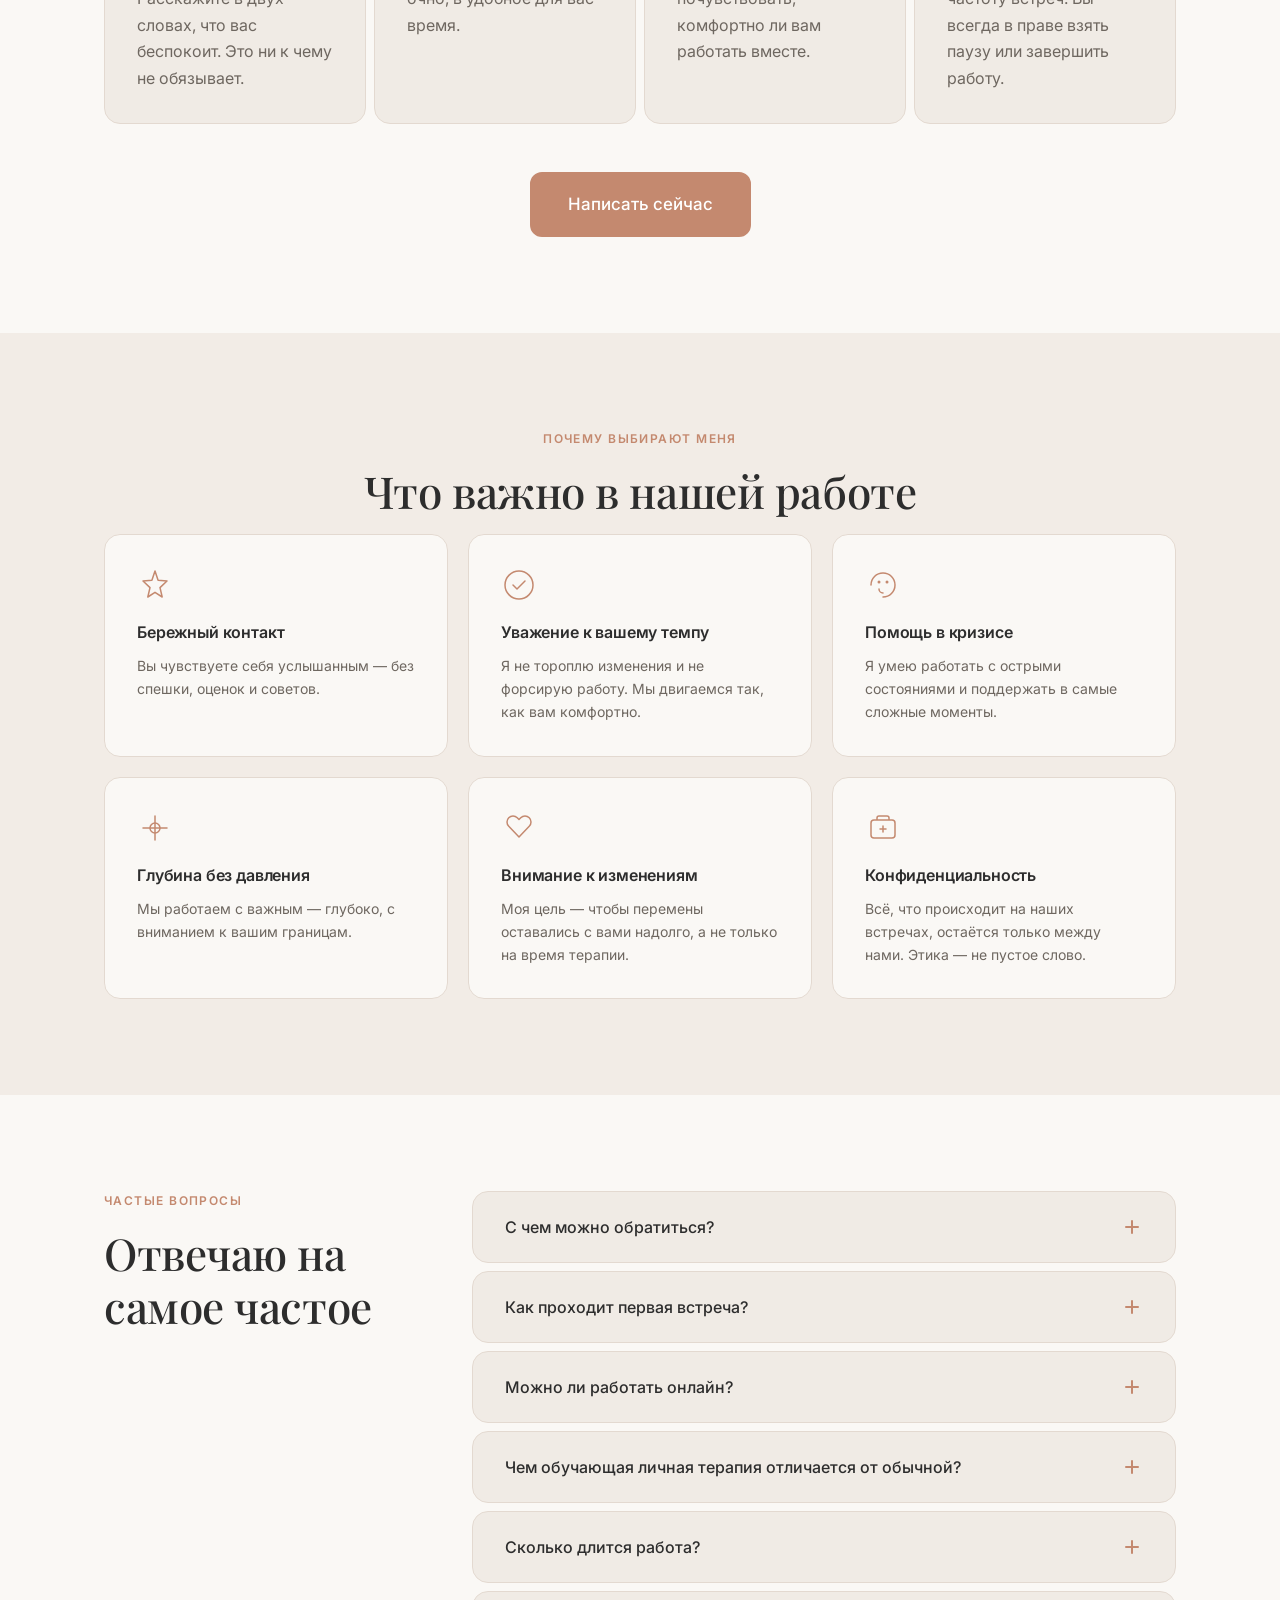
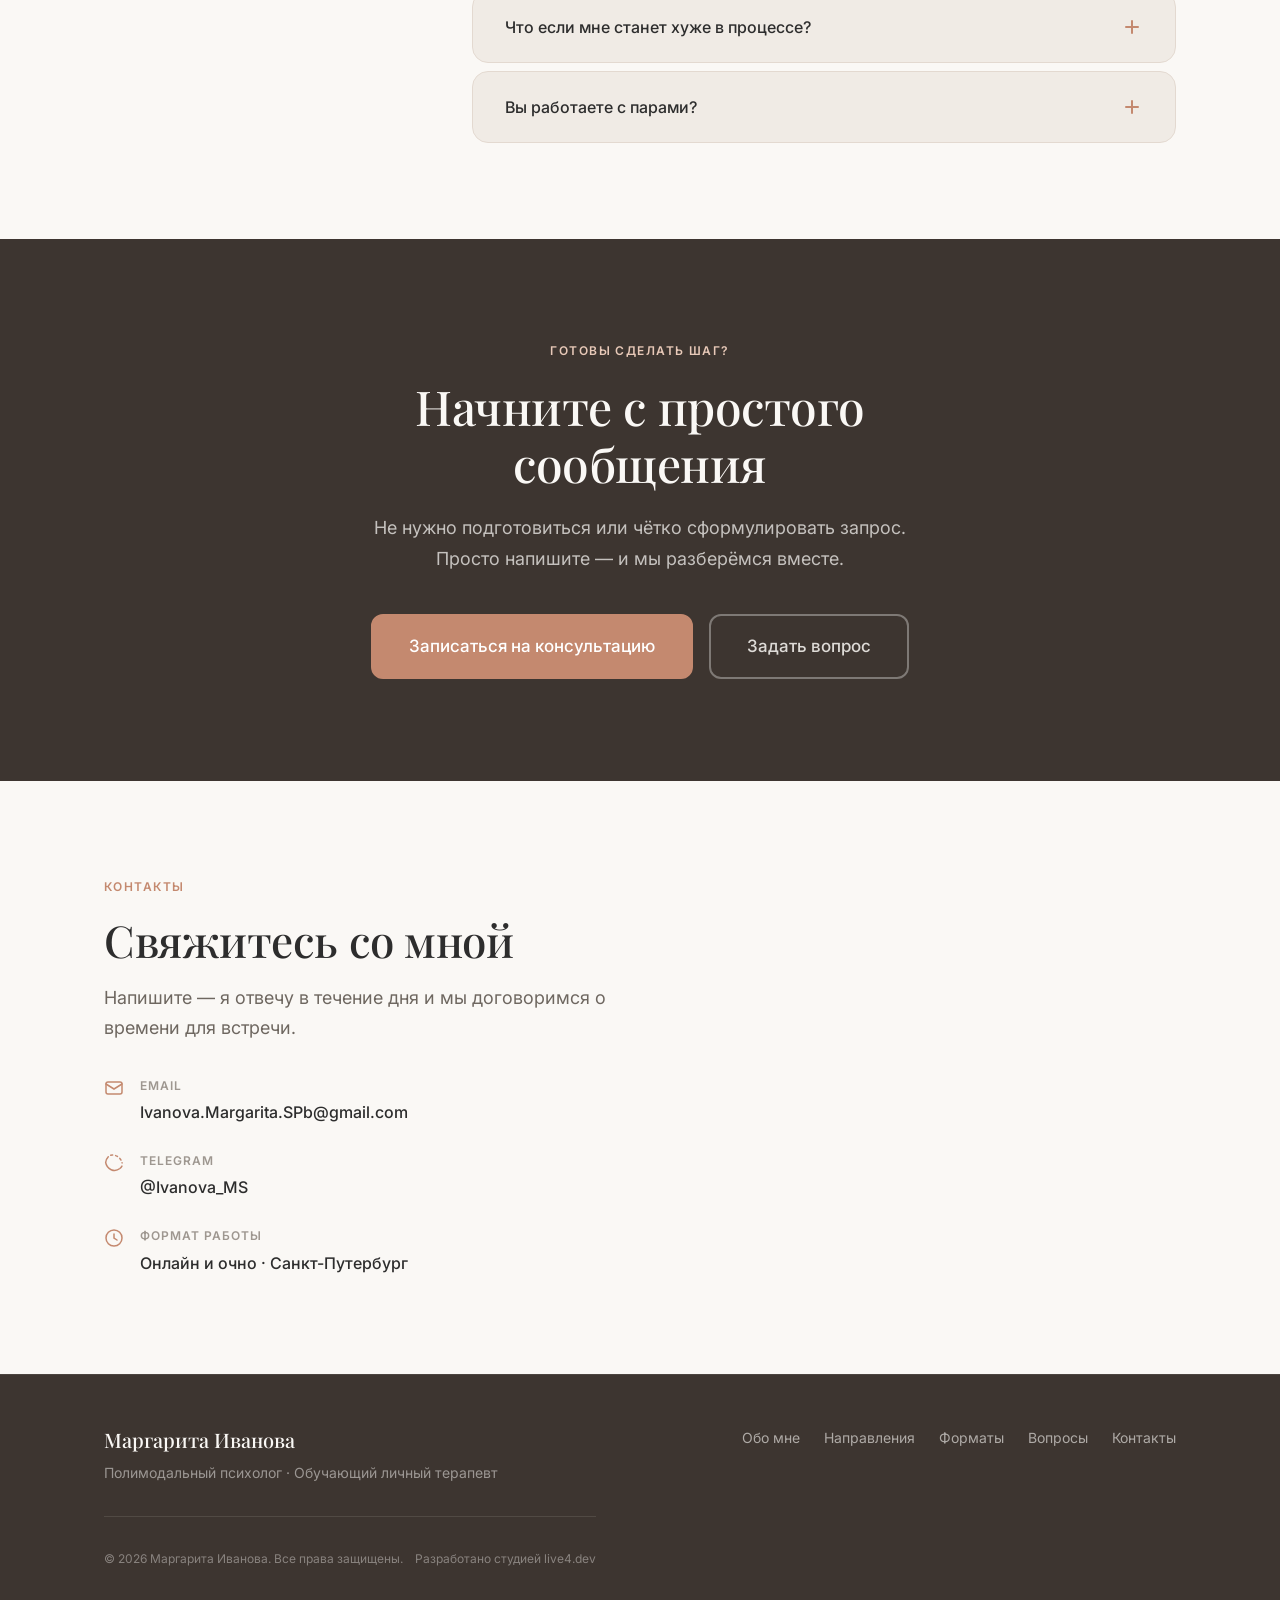
==== commit a067a061: "Update index.html delete instagram" ====
--- a/index.html
+++ b/index.html
@@ -769,7 +769,7 @@
                 <a href="https://t.me/Ivanova_MS" class="contacts__item-value">@Ivanova_MS</a>
               </div>
             </li>
-            <li class="contacts__item">
+            <!-- <li class="contacts__item">
               <div class="contacts__item-icon" aria-hidden="true">
                 <svg width="20" height="20" viewBox="0 0 20 20" fill="none" xmlns="http://www.w3.org/2000/svg">
                   <rect x="2" y="2" width="16" height="16" rx="4" stroke="currentColor" stroke-width="1.5"/>
@@ -777,11 +777,11 @@
                   <circle cx="14.5" cy="5.5" r="1" fill="currentColor"/>
                 </svg>
               </div>
-              <!-- <div>
+              <div>
                 <span class="contacts__item-label">Instagram</span>
                 <a href="https://www.instagram.com/margarita_o_zhizni" class="contacts__item-value">@margarita_o_zhizni</a>
-              </div> -->
-            </li>
+              </div>
+            </li> -->
             <li class="contacts__item">
               <div class="contacts__item-icon" aria-hidden="true">
                 <svg width="20" height="20" viewBox="0 0 20 20" fill="none" xmlns="http://www.w3.org/2000/svg">
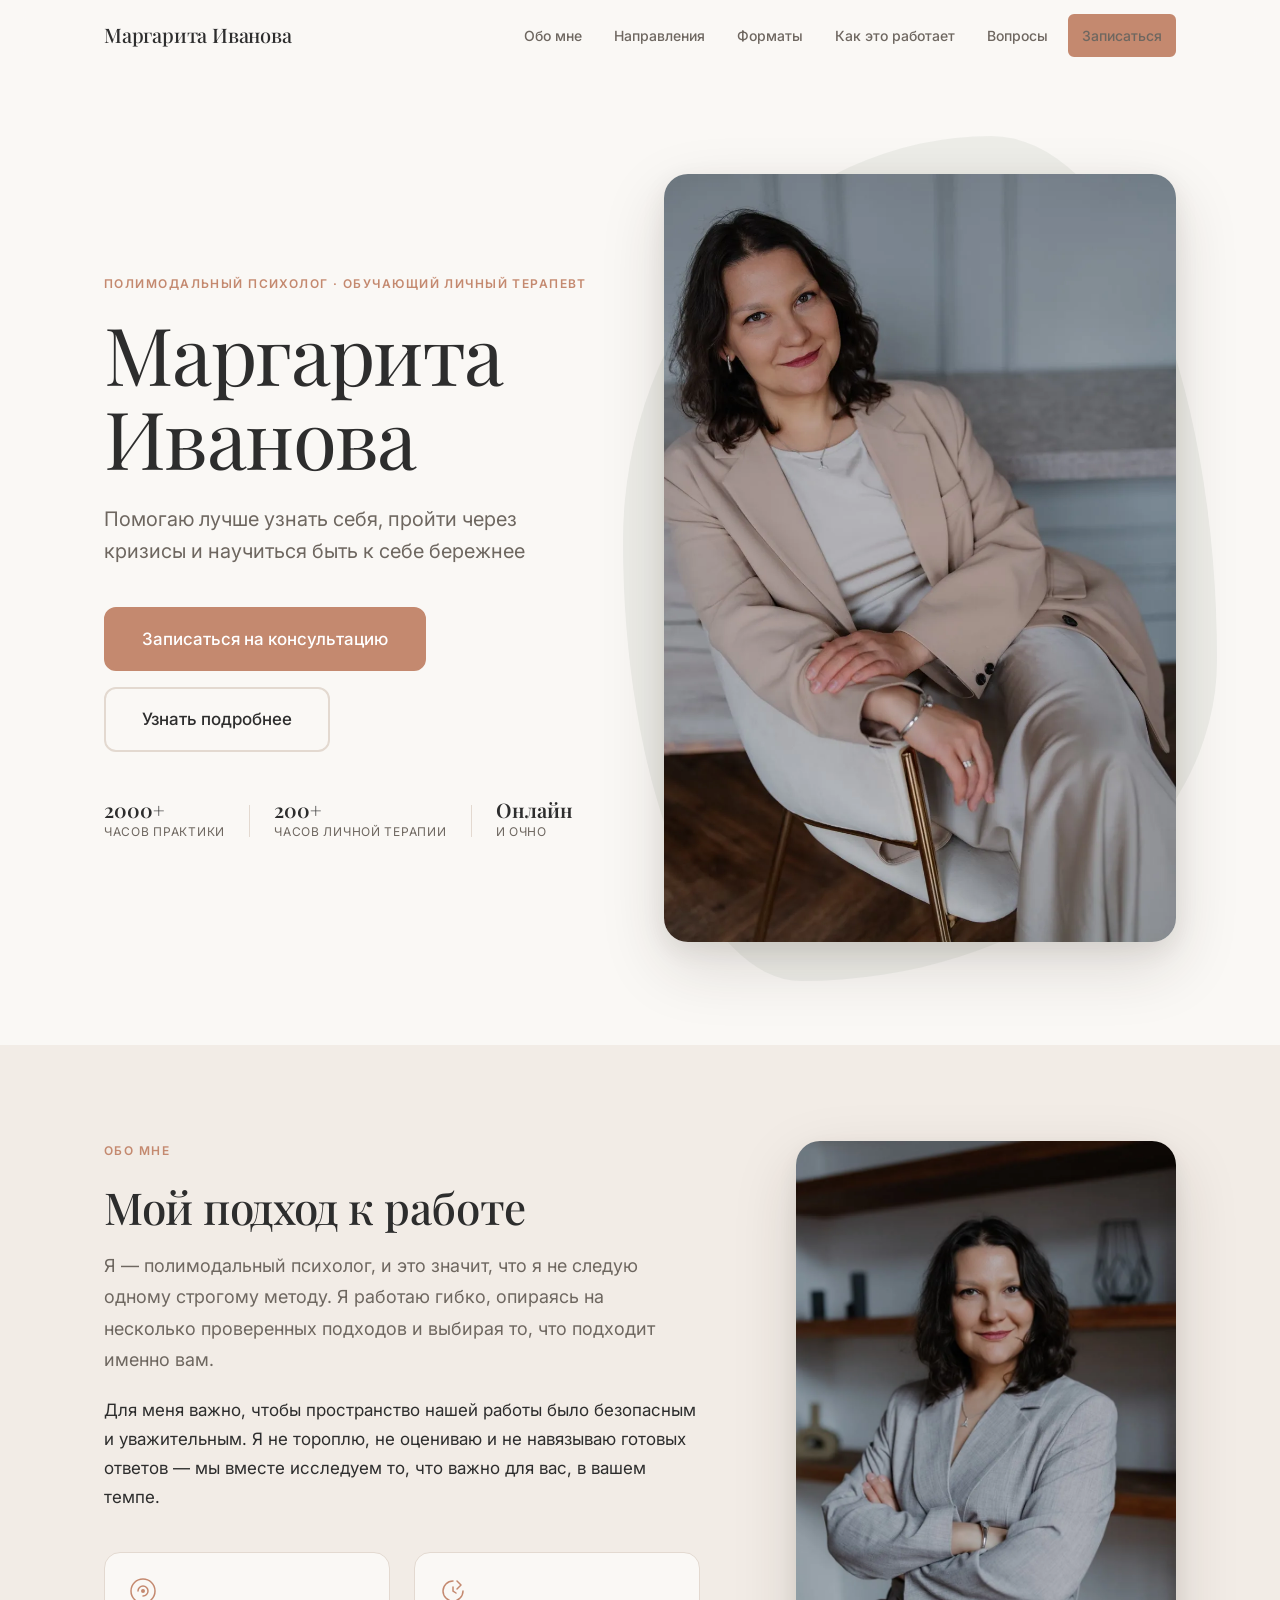
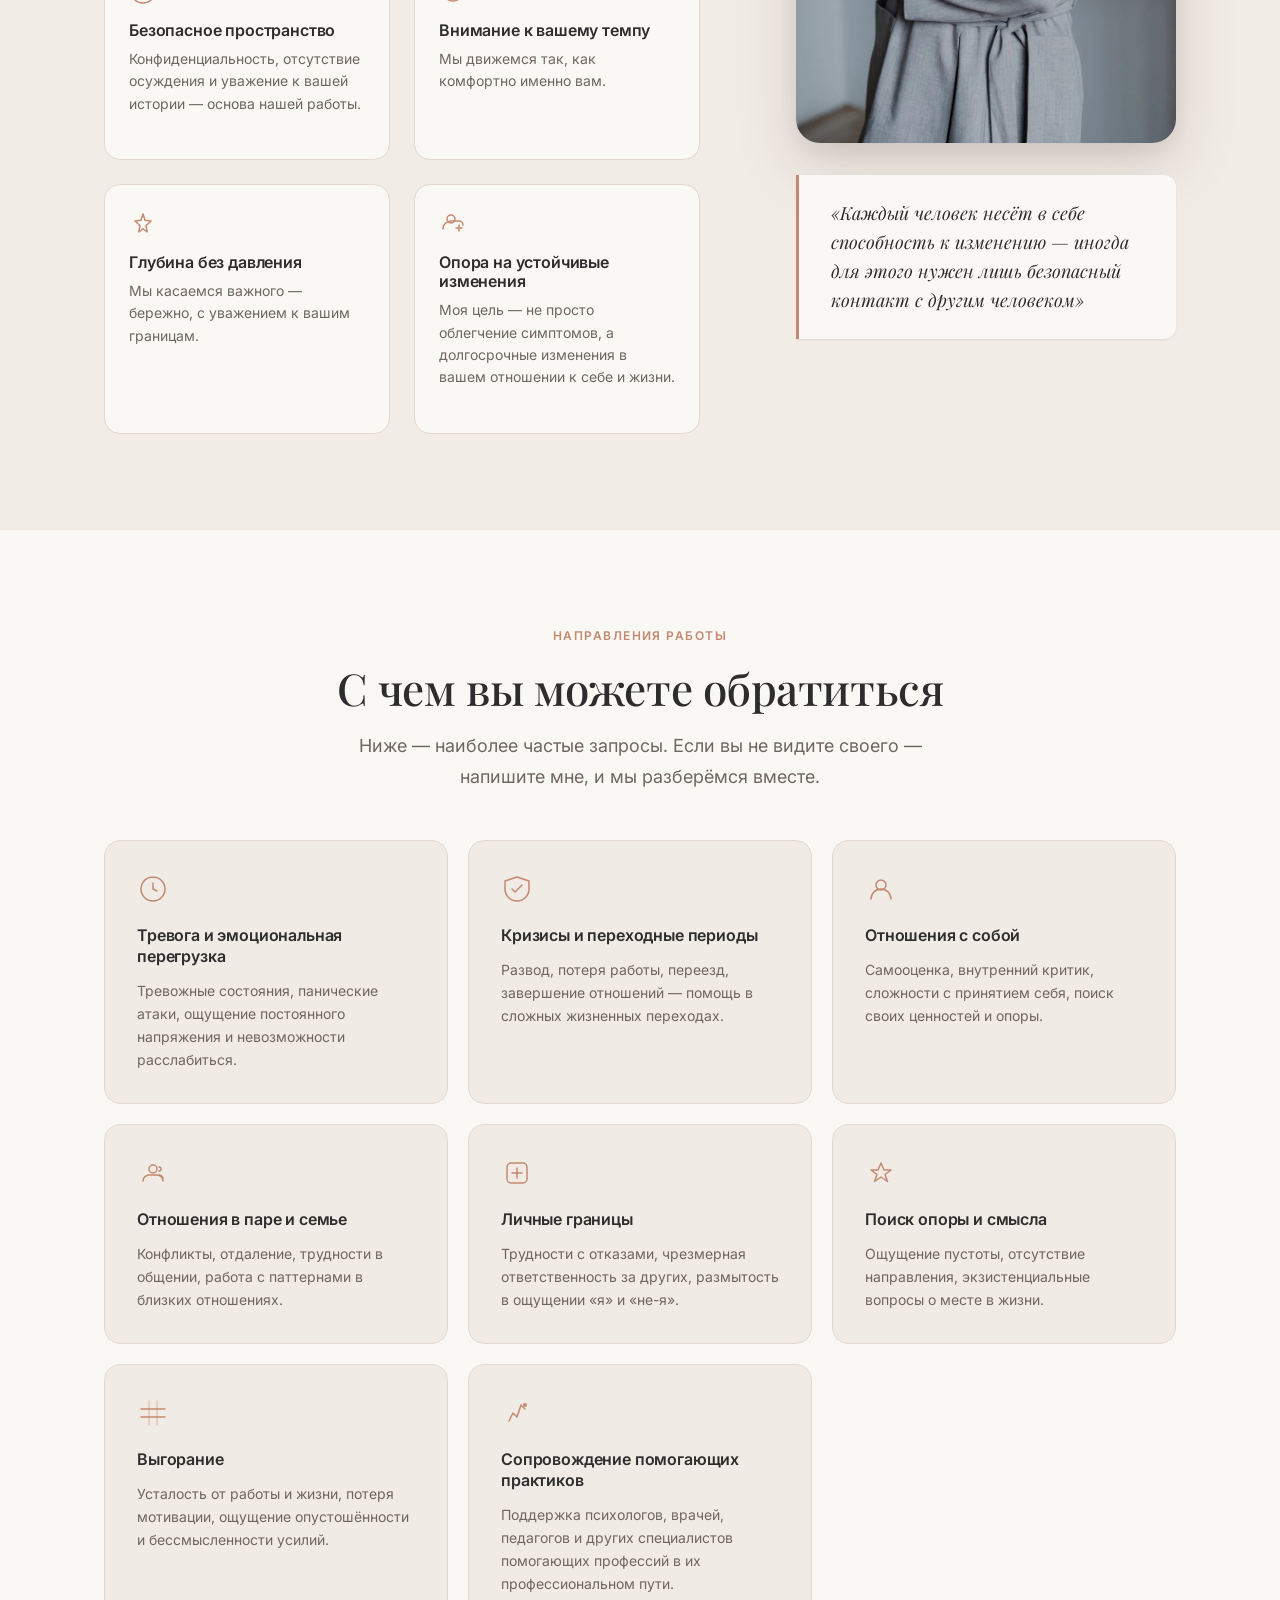
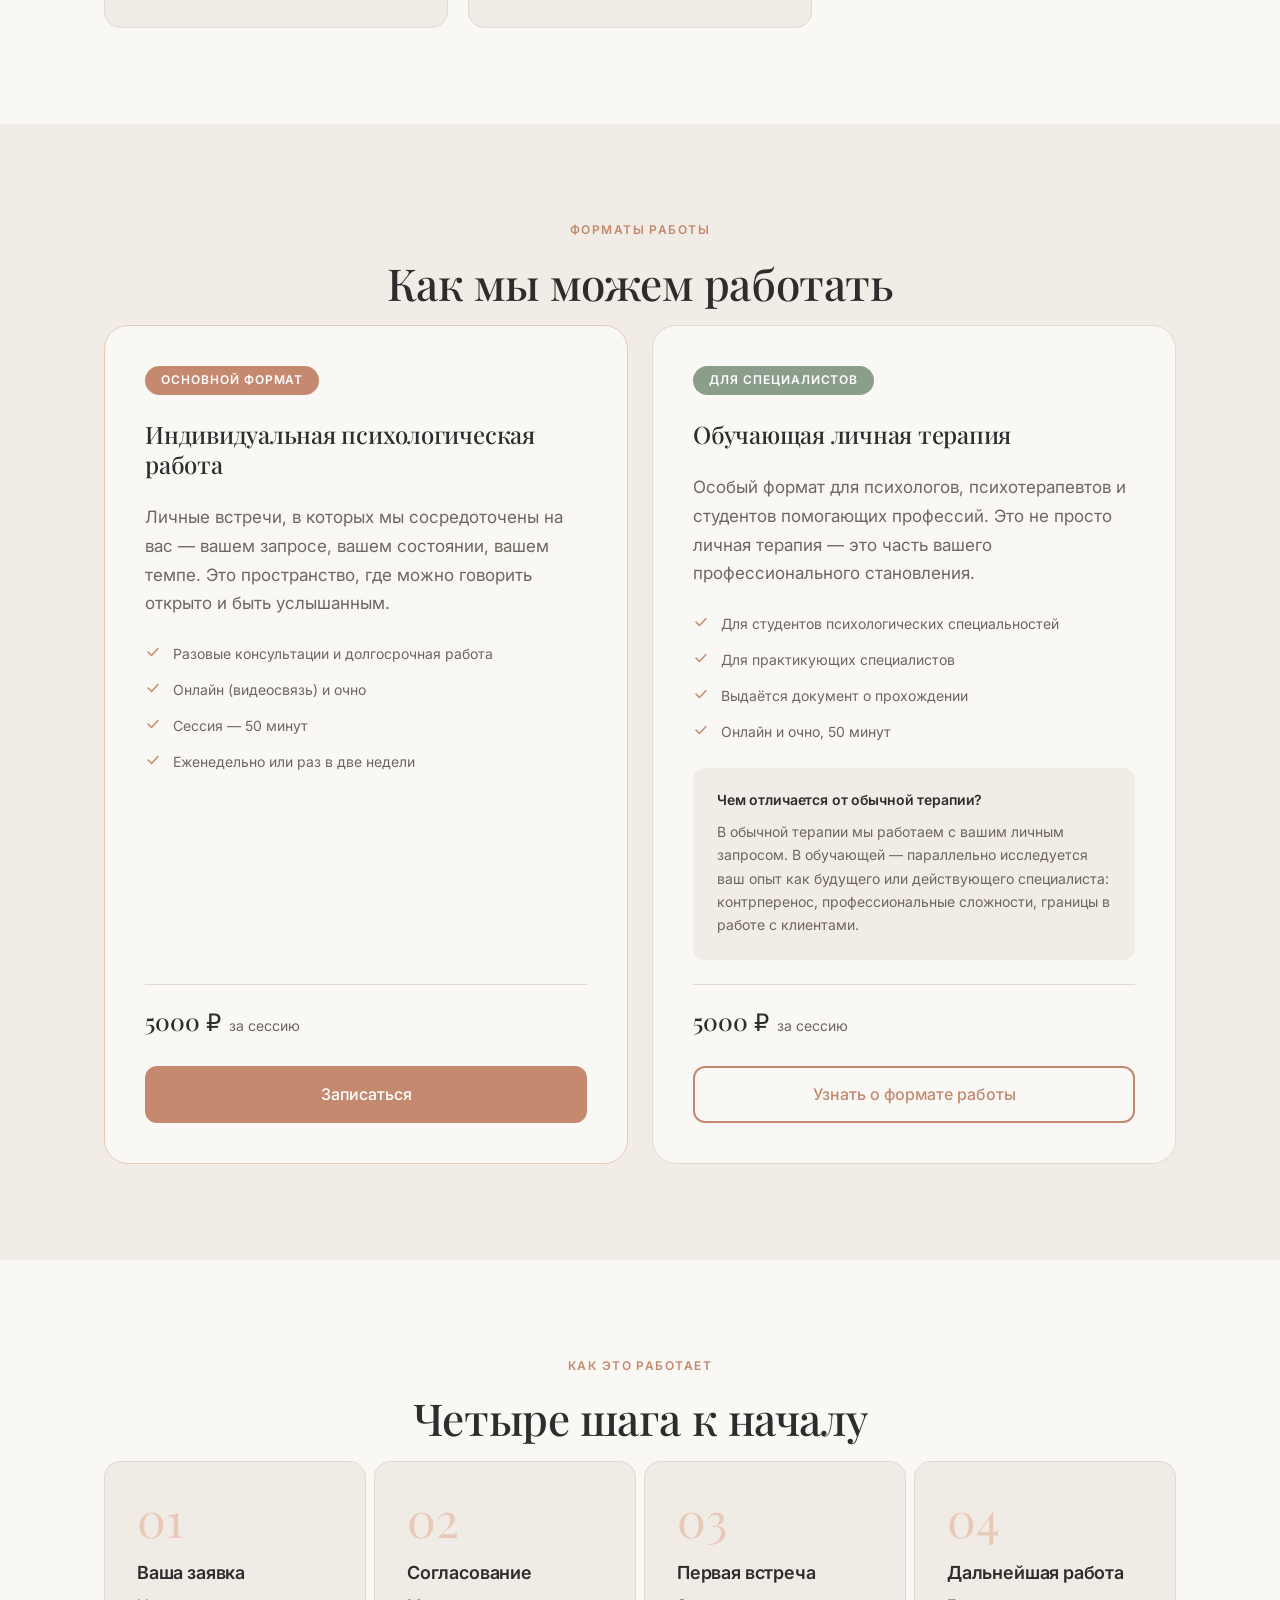
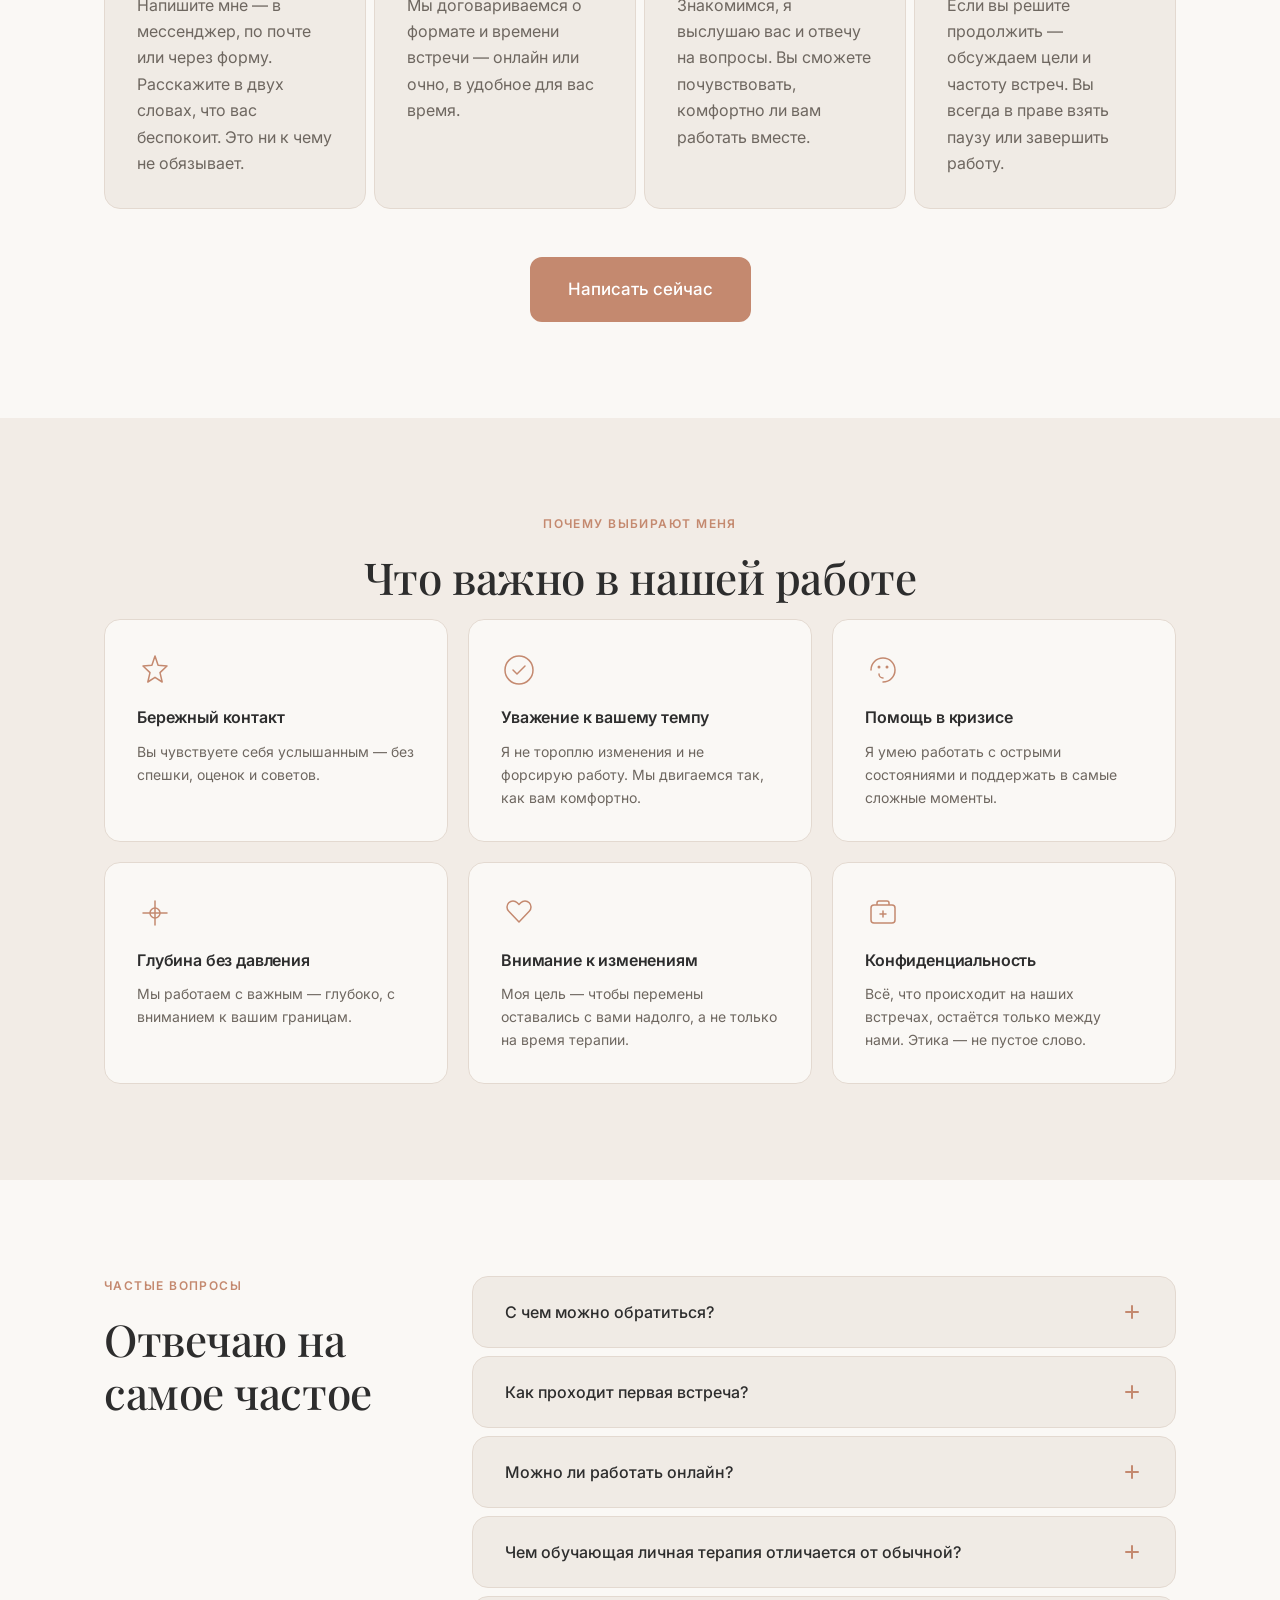
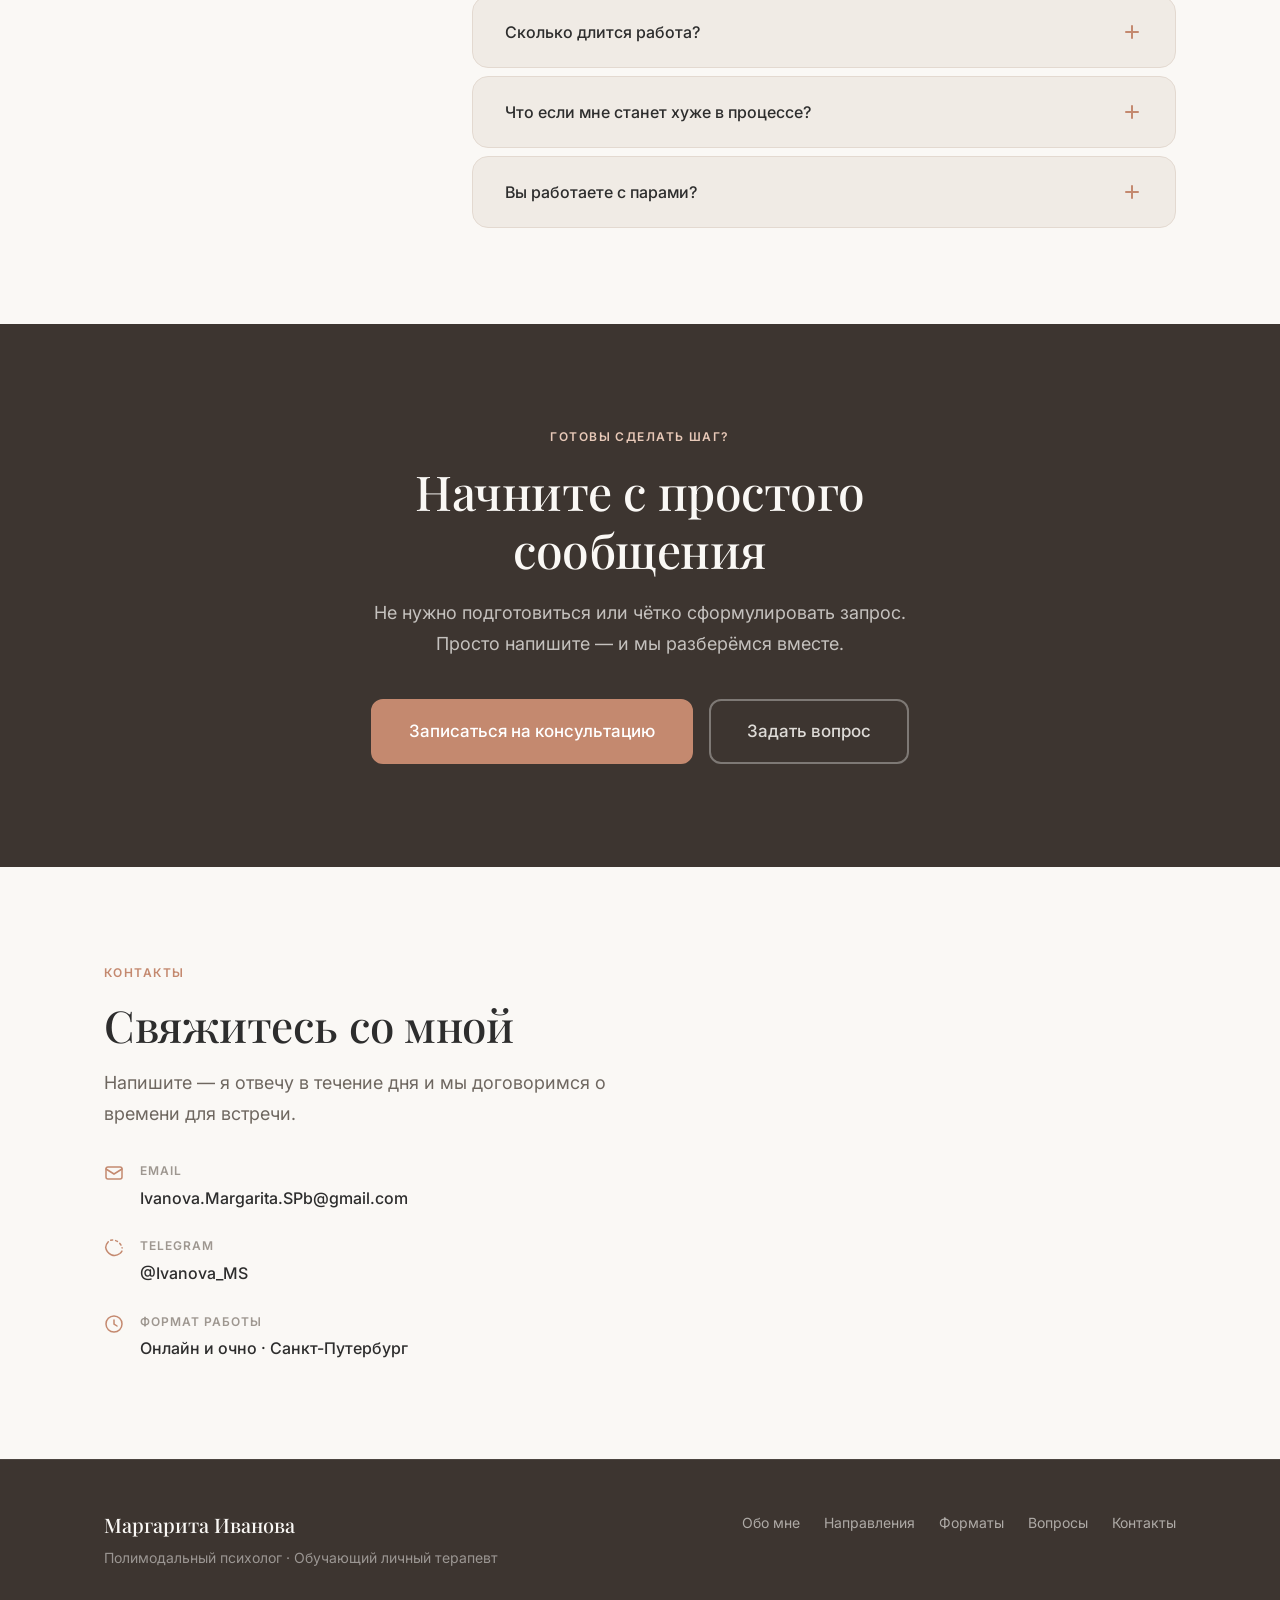
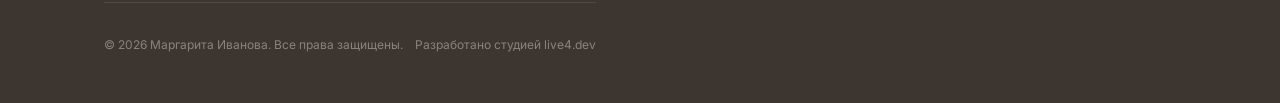
==== commit ede38b8c: "add contacts page" ====
--- a/index.html
+++ b/index.html
@@ -98,14 +98,17 @@
 
         <div class="hero__photo-wrap reveal">
           <div class="hero__photo-blob" aria-hidden="true"></div>
-          <img
-            src="img/photo1.png"
-            alt="Маргарита Иванова — психолог"
-            class="hero__photo"
-            width="480"
-            height="600"
-            loading="eager"
-          >
+          <picture>
+            <source srcset="img/photo1.webp" type="image/webp">
+            <img
+              src="img/photo1.jpg"
+              alt="Маргарита Иванова — психолог"
+              class="hero__photo"
+              width="480"
+              height="600"
+              loading="eager"
+            >
+          </picture>
         </div>
       </div>
     </section>
@@ -172,14 +175,17 @@
 
         <aside class="about__aside reveal">
           <div class="about__photo-wrap">
-            <img
-              src="img/photo2.png"
-              alt="Маргарита Иванова"
-              class="about__photo"
-              width="420"
-              height="600"
-              loading="lazy"
-            >
+            <picture>
+              <source srcset="img/photo2.webp" type="image/webp">
+              <img
+                src="img/photo2.jpg"
+                alt="Маргарита Иванова"
+                class="about__photo"
+                width="420"
+                height="600"
+                loading="lazy"
+              >
+            </picture>
           </div>
           <blockquote class="about__quote">
             <p>«Каждый человек несёт в себе способность к изменению — иногда для этого нужен лишь безопасный контакт с другим человеком»</p>
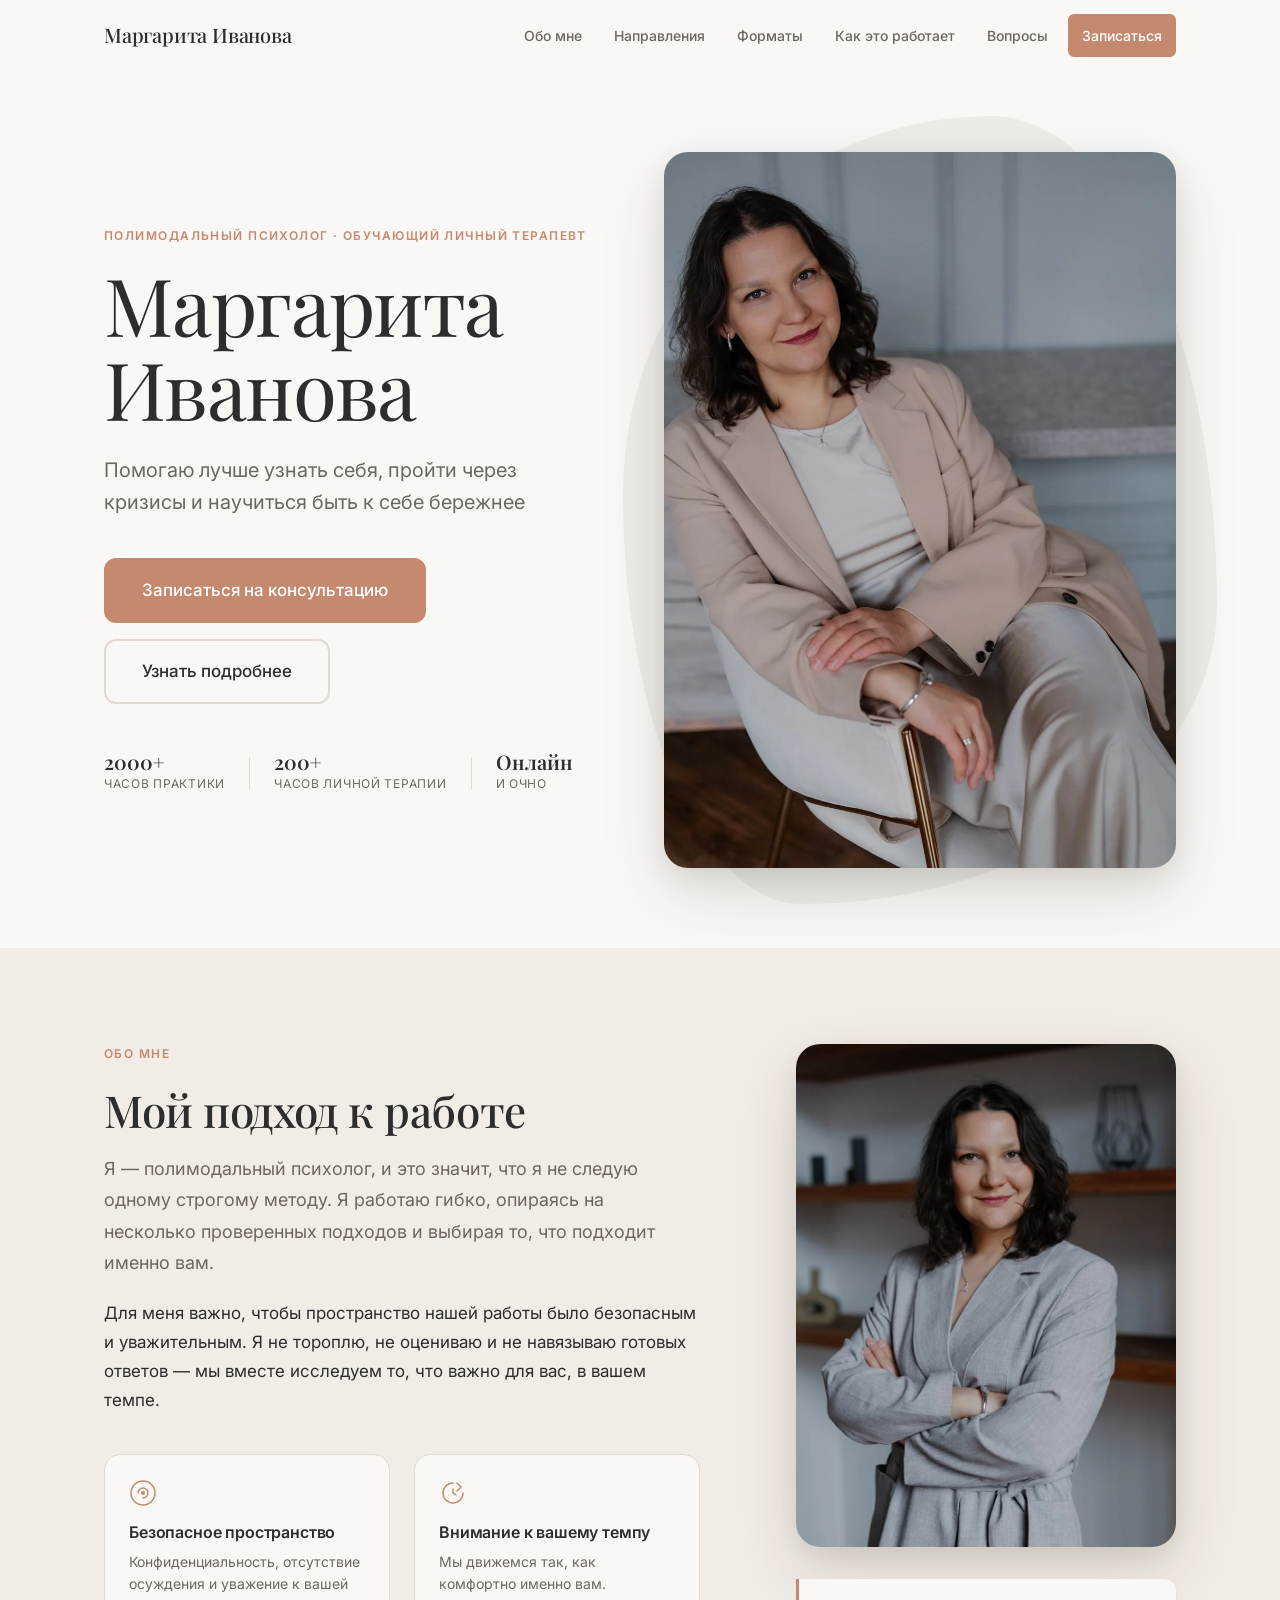
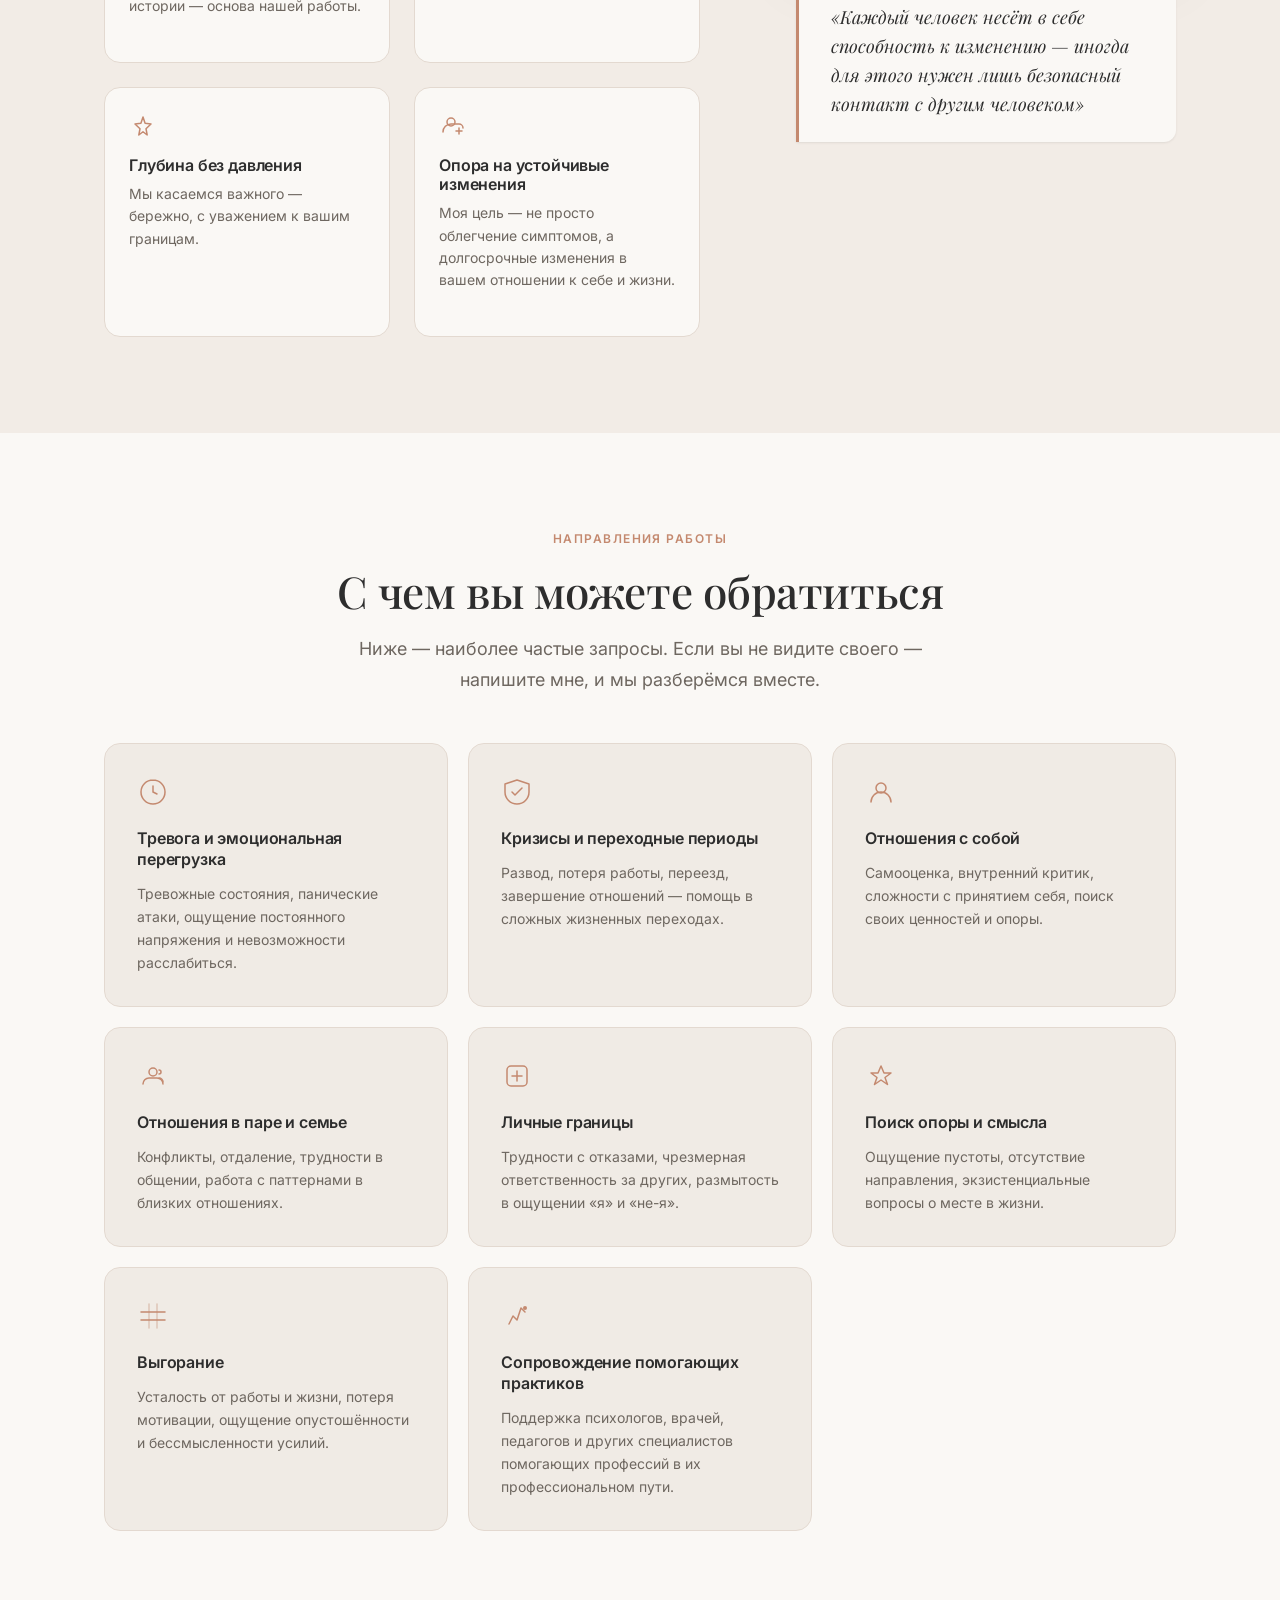
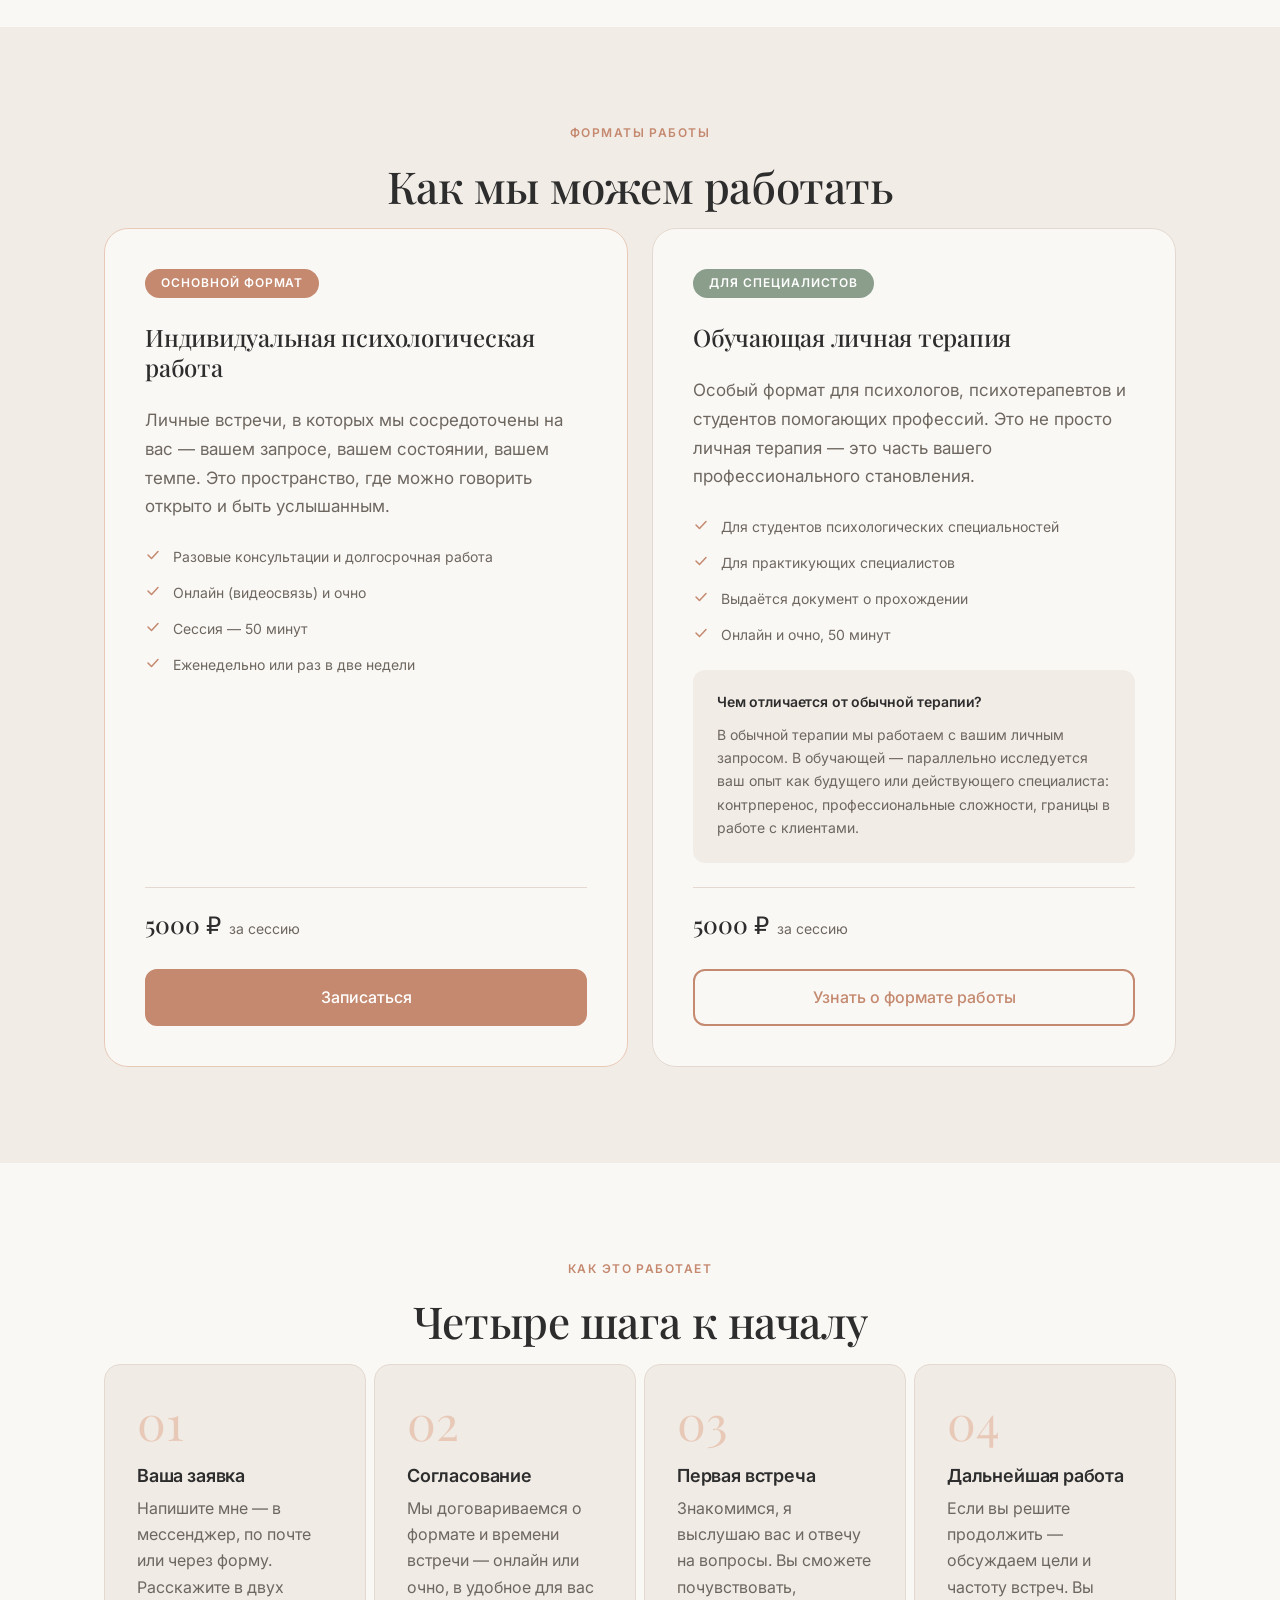
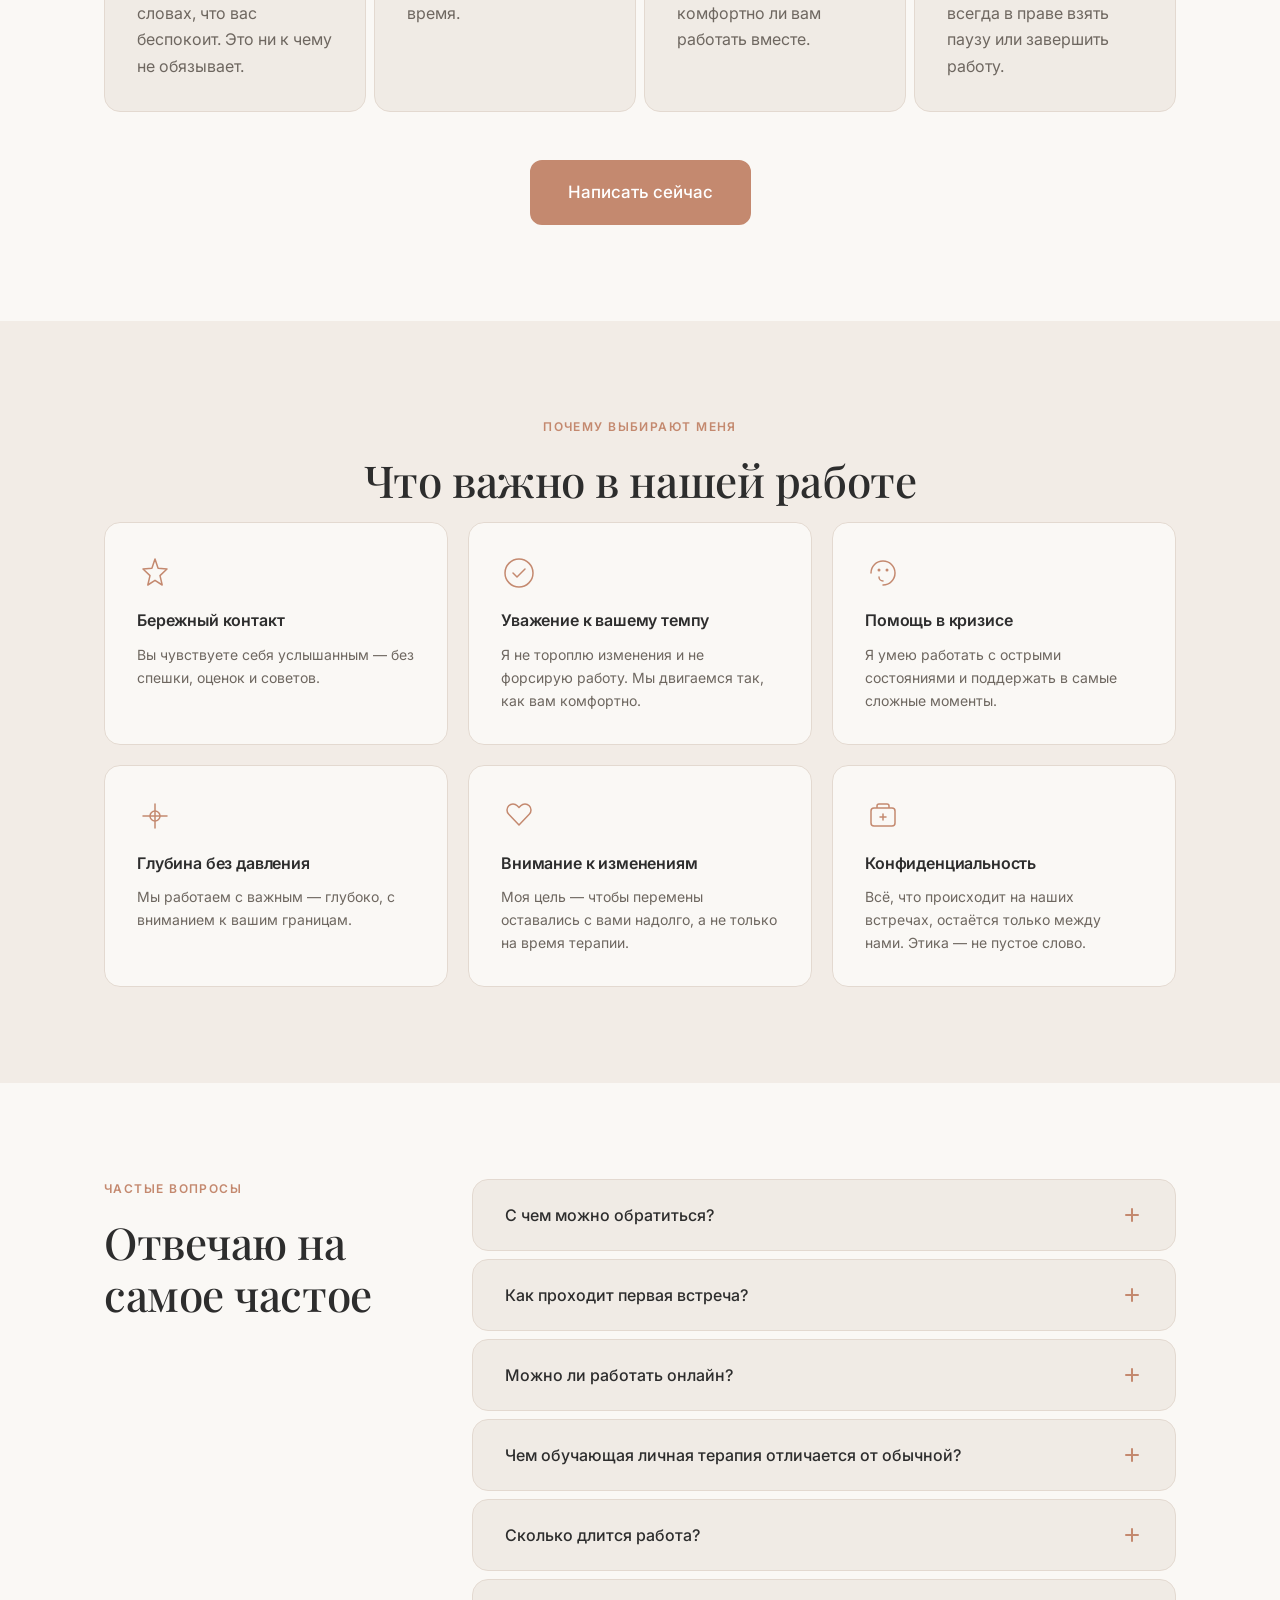
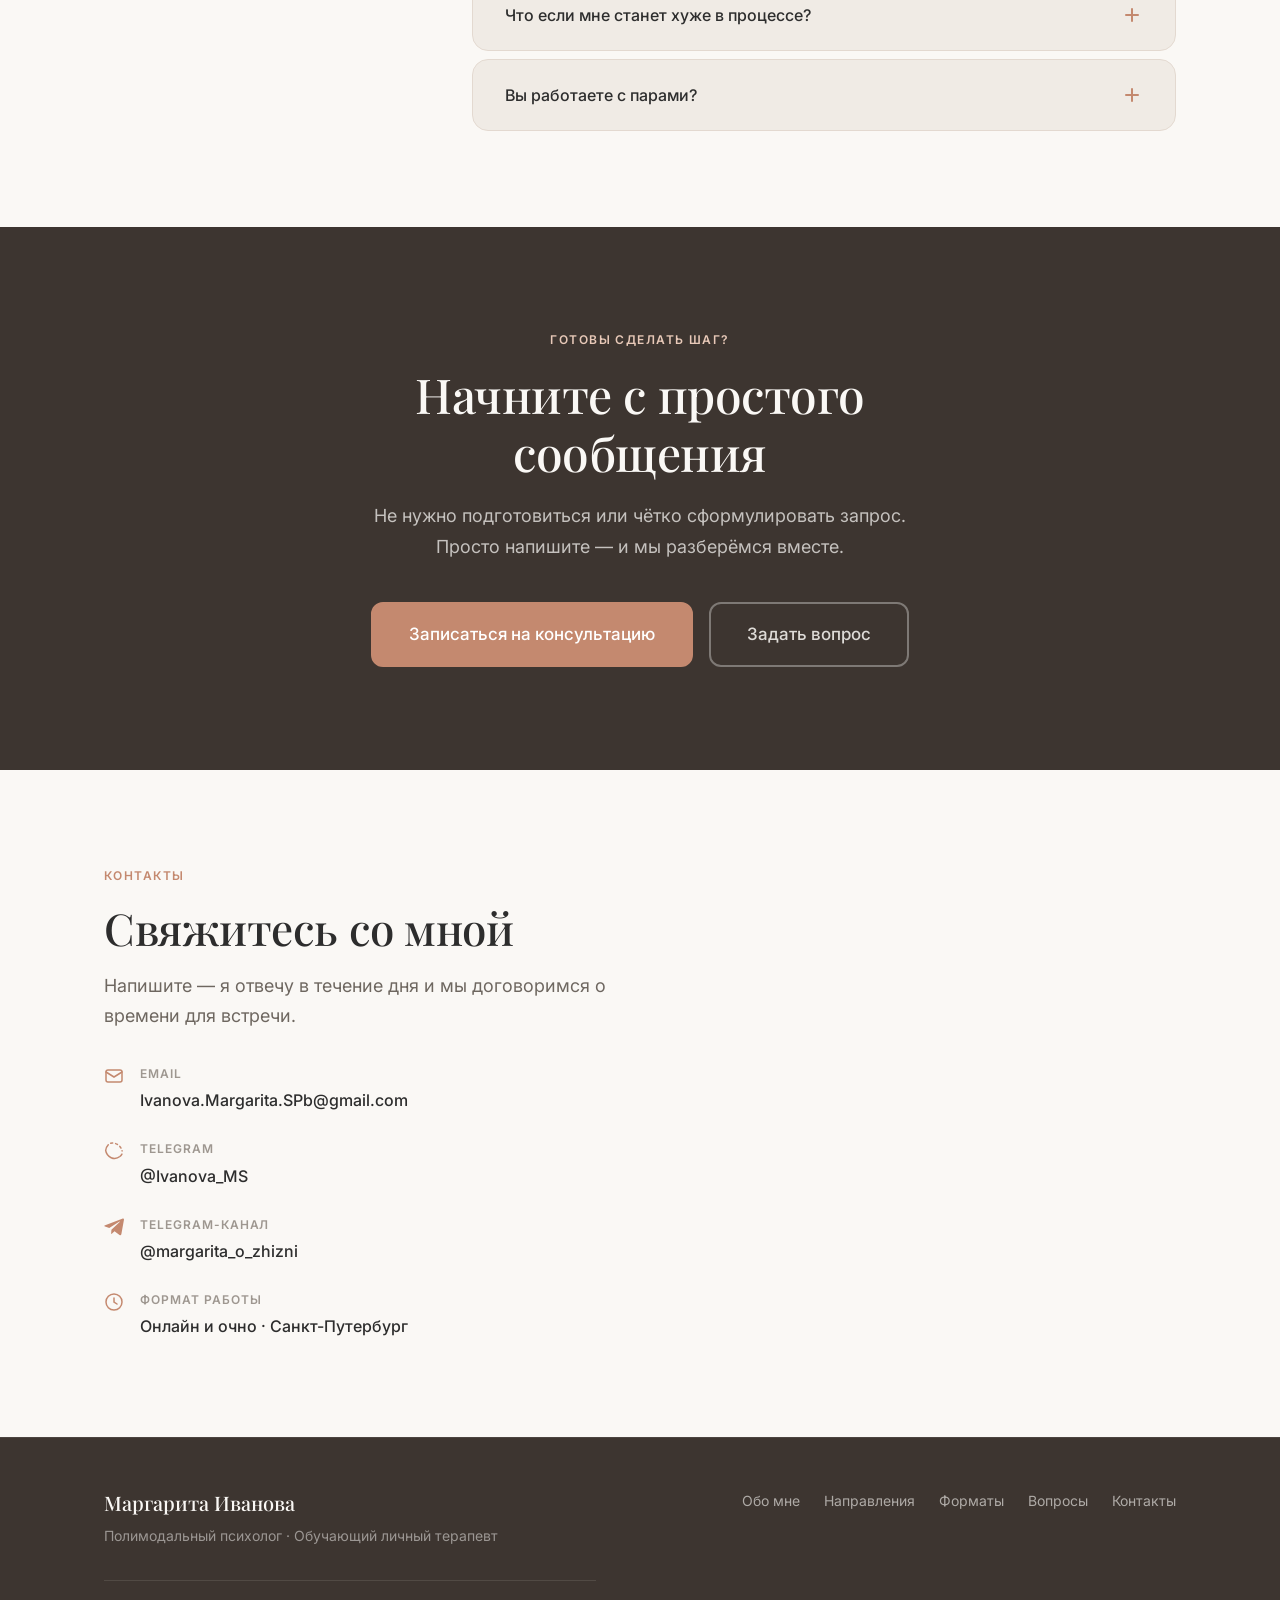
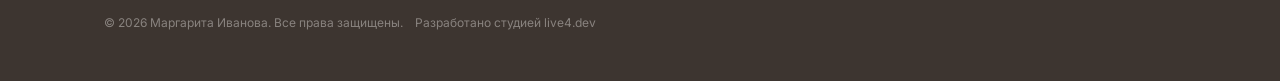
==== commit 52a939f9: "Update photos add tg channel" ====
--- a/index.html
+++ b/index.html
@@ -5,6 +5,13 @@
   <meta name="viewport" content="width=device-width, initial-scale=1.0">
   <title>Маргарита Иванова — полимодальный психолог и обучающий личный терапевт</title>
   <meta name="description" content="Помогаю лучше понять себя, пройти через кризисы и научиться быть к себе бережнее. Индивидуальная работа и обучающая личная терапия.">
+
+  <!-- Favicons -->
+  <link rel="icon" type="image/x-icon" href="img/icons/favicon.ico">
+  <link rel="icon" type="image/png" sizes="32x32" href="img/icons/favicon-32x32.png">
+  <link rel="icon" type="image/png" sizes="16x16" href="img/icons/favicon-16x16.png">
+  <link rel="apple-touch-icon" sizes="180x180" href="img/icons/apple-touch-icon.png">
+  <link rel="manifest" href="img/icons/site.webmanifest">
 
   <!-- Open Graph -->
   <meta property="og:type" content="website">
@@ -775,6 +782,17 @@
                 <a href="https://t.me/Ivanova_MS" class="contacts__item-value">@Ivanova_MS</a>
               </div>
             </li>
+            <li class="contacts__item">
+              <div class="contacts__item-icon" aria-hidden="true">
+                <svg width="20" height="20" viewBox="0 0 20 20" fill="none" xmlns="http://www.w3.org/2000/svg">
+                  <path d="M18.17 1.83L1.17 8.25c-1.08.42-1.08 1.08-.17 1.33l4.25 1.33 9.83-6.17c.5-.33.92-.17.58.17L7.42 12.75l-.33 4.33c.5 0 .75-.25 1-.5l2.42-2.33 5 3.67c.92.5 1.58.25 1.83-.75L19.92 3c.33-1.25-.42-1.75-1.75-1.17z" fill="currentColor"/>
+                </svg>
+              </div>
+              <div>
+                <span class="contacts__item-label">Telegram-канал</span>
+                <a href="https://t.me/margarita_o_zhizni" class="contacts__item-value" target="_blank" rel="noopener">@margarita_o_zhizni</a>
+              </div>
+            </li>
             <!-- <li class="contacts__item">
               <div class="contacts__item-icon" aria-hidden="true">
                 <svg width="20" height="20" viewBox="0 0 20 20" fill="none" xmlns="http://www.w3.org/2000/svg">
--- a/css/style.css
+++ b/css/style.css
@@ -300,7 +300,7 @@
 
 .btn--nav {
   background: var(--color-accent);
-  color: var(--color-white);
+  color: var(--color-white) !important;
   border-color: var(--color-accent);
   padding: 9px 20px;
   font-size: var(--text-sm);
@@ -395,6 +395,8 @@
   padding: var(--sp-2);
   border-radius: var(--radius-sm);
   flex-shrink: 0;
+  position: relative;
+  z-index: 101;
   transition: background var(--transition-fast);
 }
 
@@ -430,7 +432,7 @@
    7. HERO
    ============================================ */
 .hero {
-  padding-block: clamp(48px, 8vw, 112px);
+  padding-block: clamp(48px, 8vw, 80px);
   overflow: hidden;
 }
 
@@ -1593,18 +1595,9 @@
 }
 
 /* ============================================
-   22. MEDIA QUERIES — MOBILE (max 767px)
-   ============================================ */
-@media (max-width: 767px) {
-
-  /* Reduce section spacing on mobile */
-  .section {
-    padding-block: var(--sp-16);
-  }
-
-  .cta {
-    padding-block: var(--sp-16);
-  }
+   22. MEDIA QUERIES — MOBILE NAV (max 1023px)
+   ============================================ */
+@media (max-width: 1023px) {
 
   /* Show hamburger, hide nav by default */
   .nav-toggle {
@@ -1616,6 +1609,8 @@
     top: 0;
     right: 0;
     bottom: 0;
+    min-height: 100vh;
+    min-height: 100svh;
     width: min(320px, 80vw);
     background: var(--color-bg);
     padding: calc(var(--header-height) + var(--sp-8)) var(--sp-8) var(--sp-8);
@@ -1651,6 +1646,21 @@
     text-align: center;
     font-size: var(--text-base);
   }
+}
+
+/* ============================================
+   23. MEDIA QUERIES — MOBILE (max 767px)
+   ============================================ */
+@media (max-width: 767px) {
+
+  /* Reduce section spacing on mobile */
+  .section {
+    padding-block: var(--sp-16);
+  }
+
+  .cta {
+    padding-block: var(--sp-16);
+  }
 
   /* Hero */
   .hero__actions {
